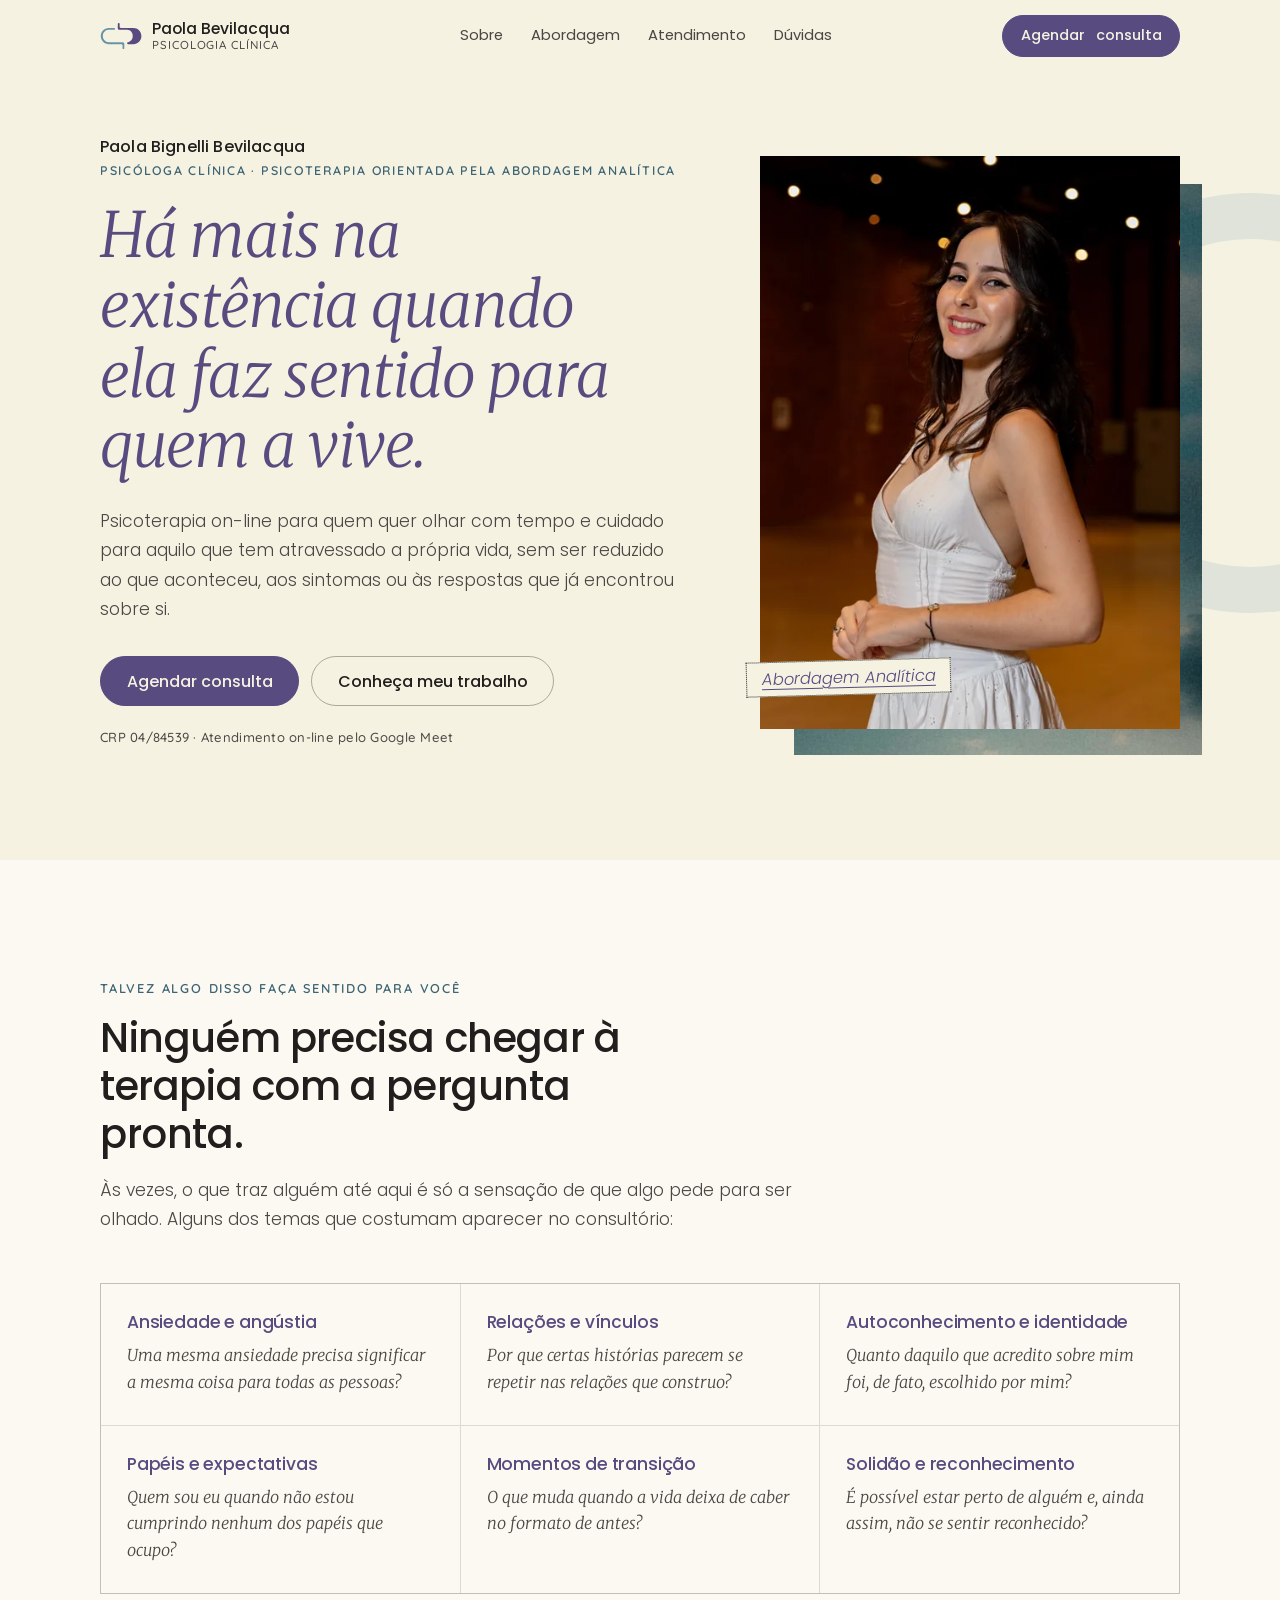
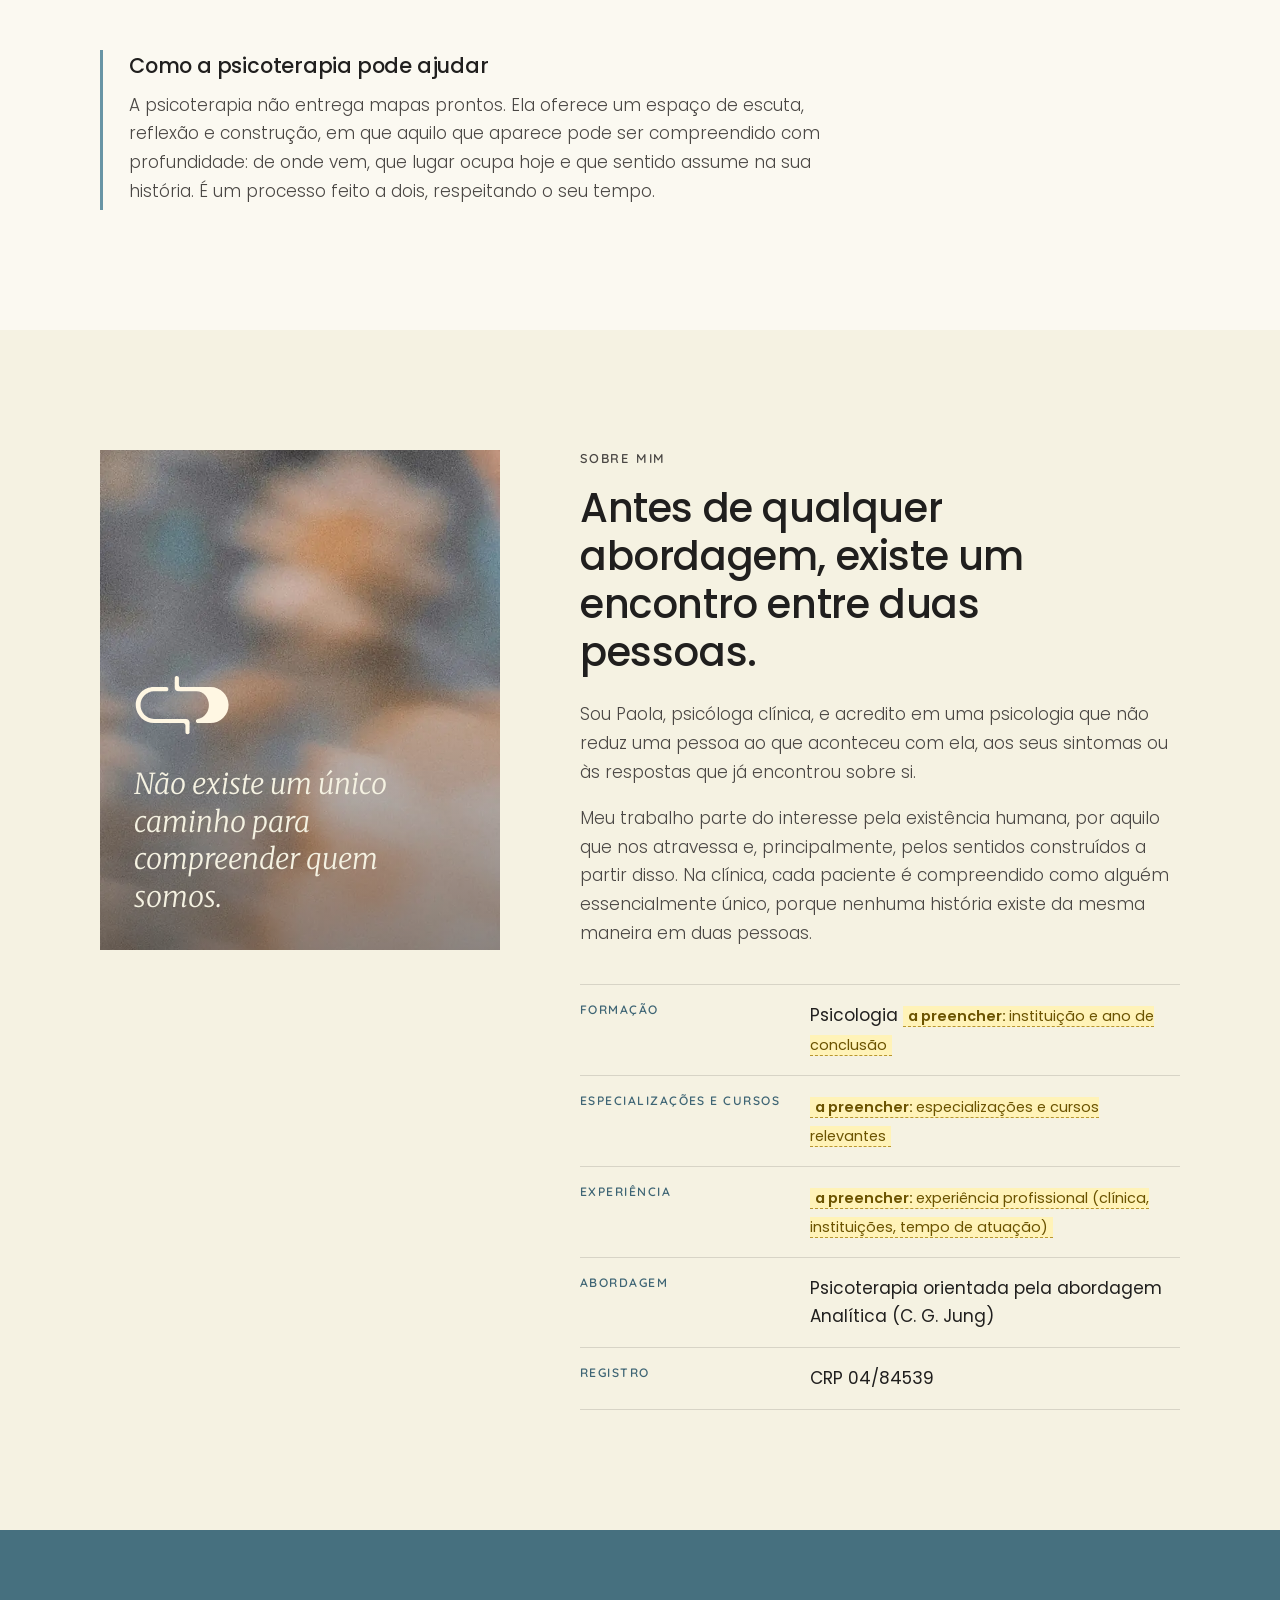
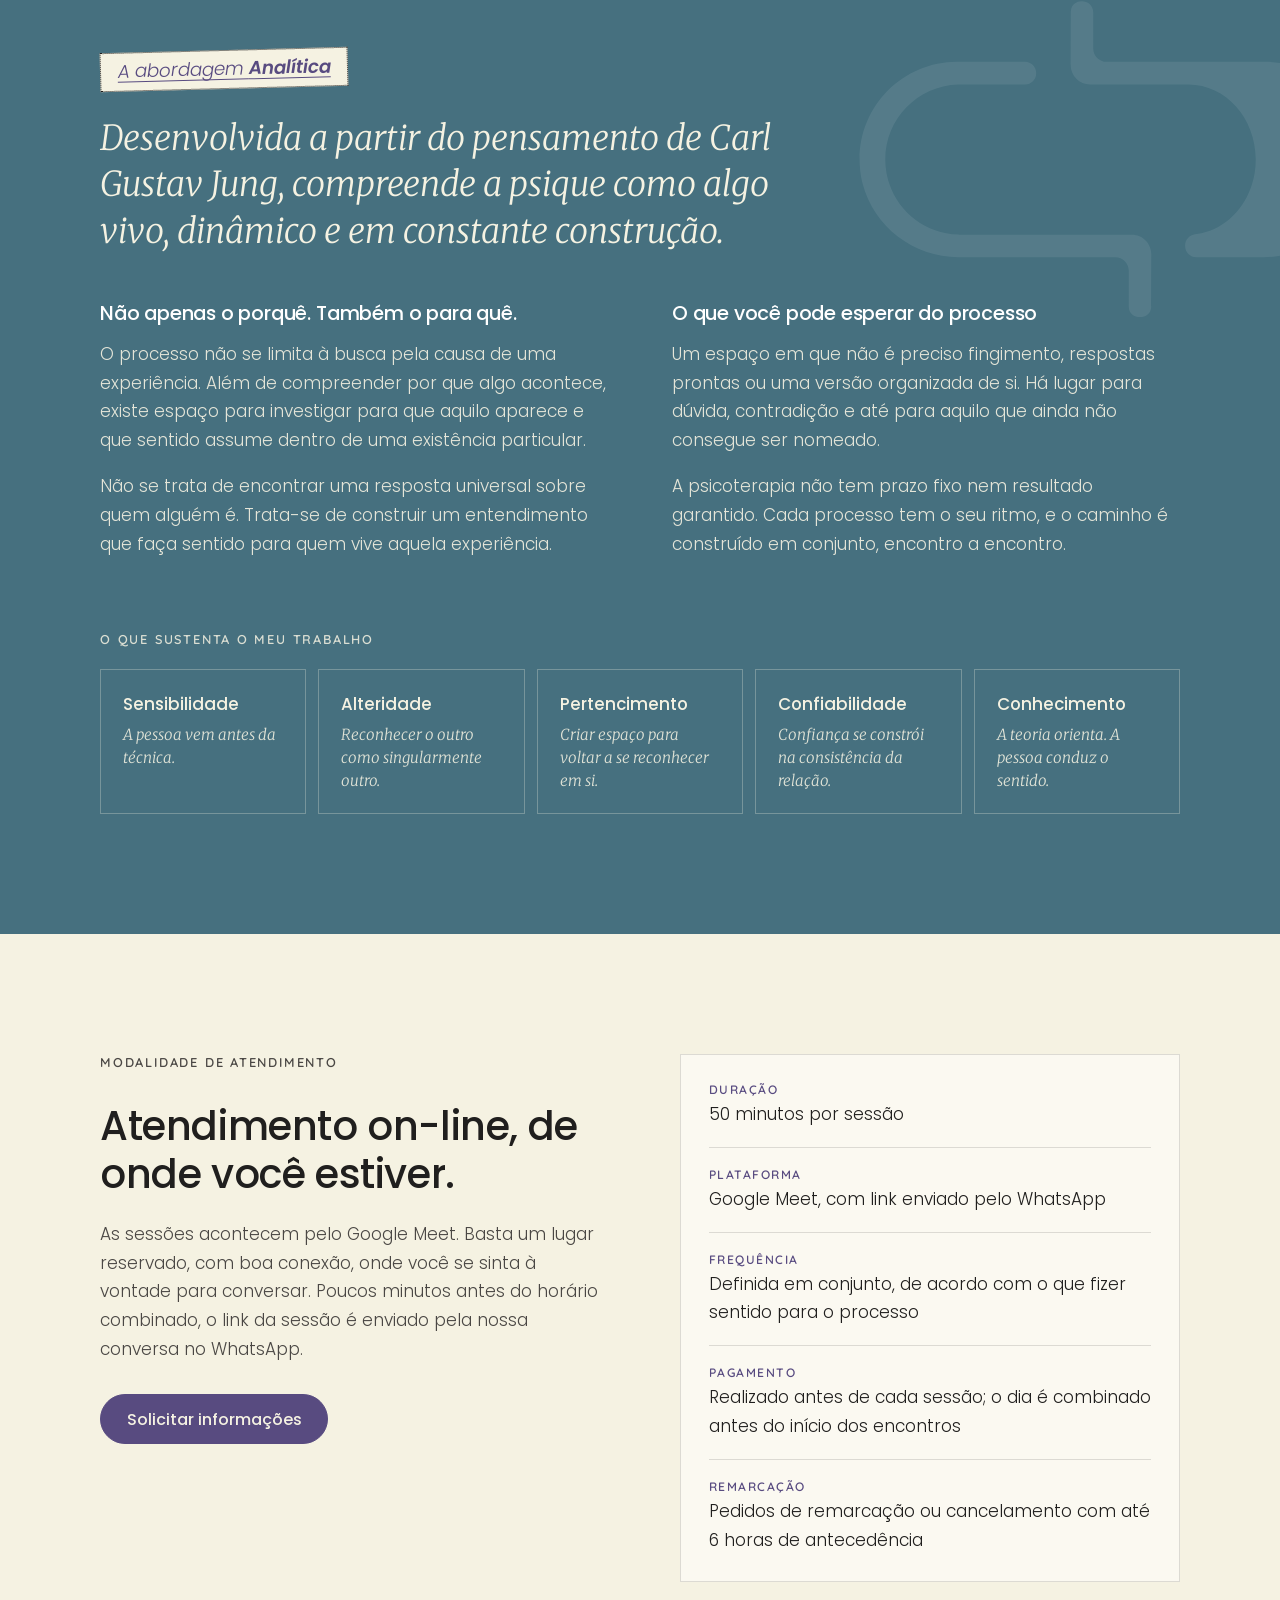
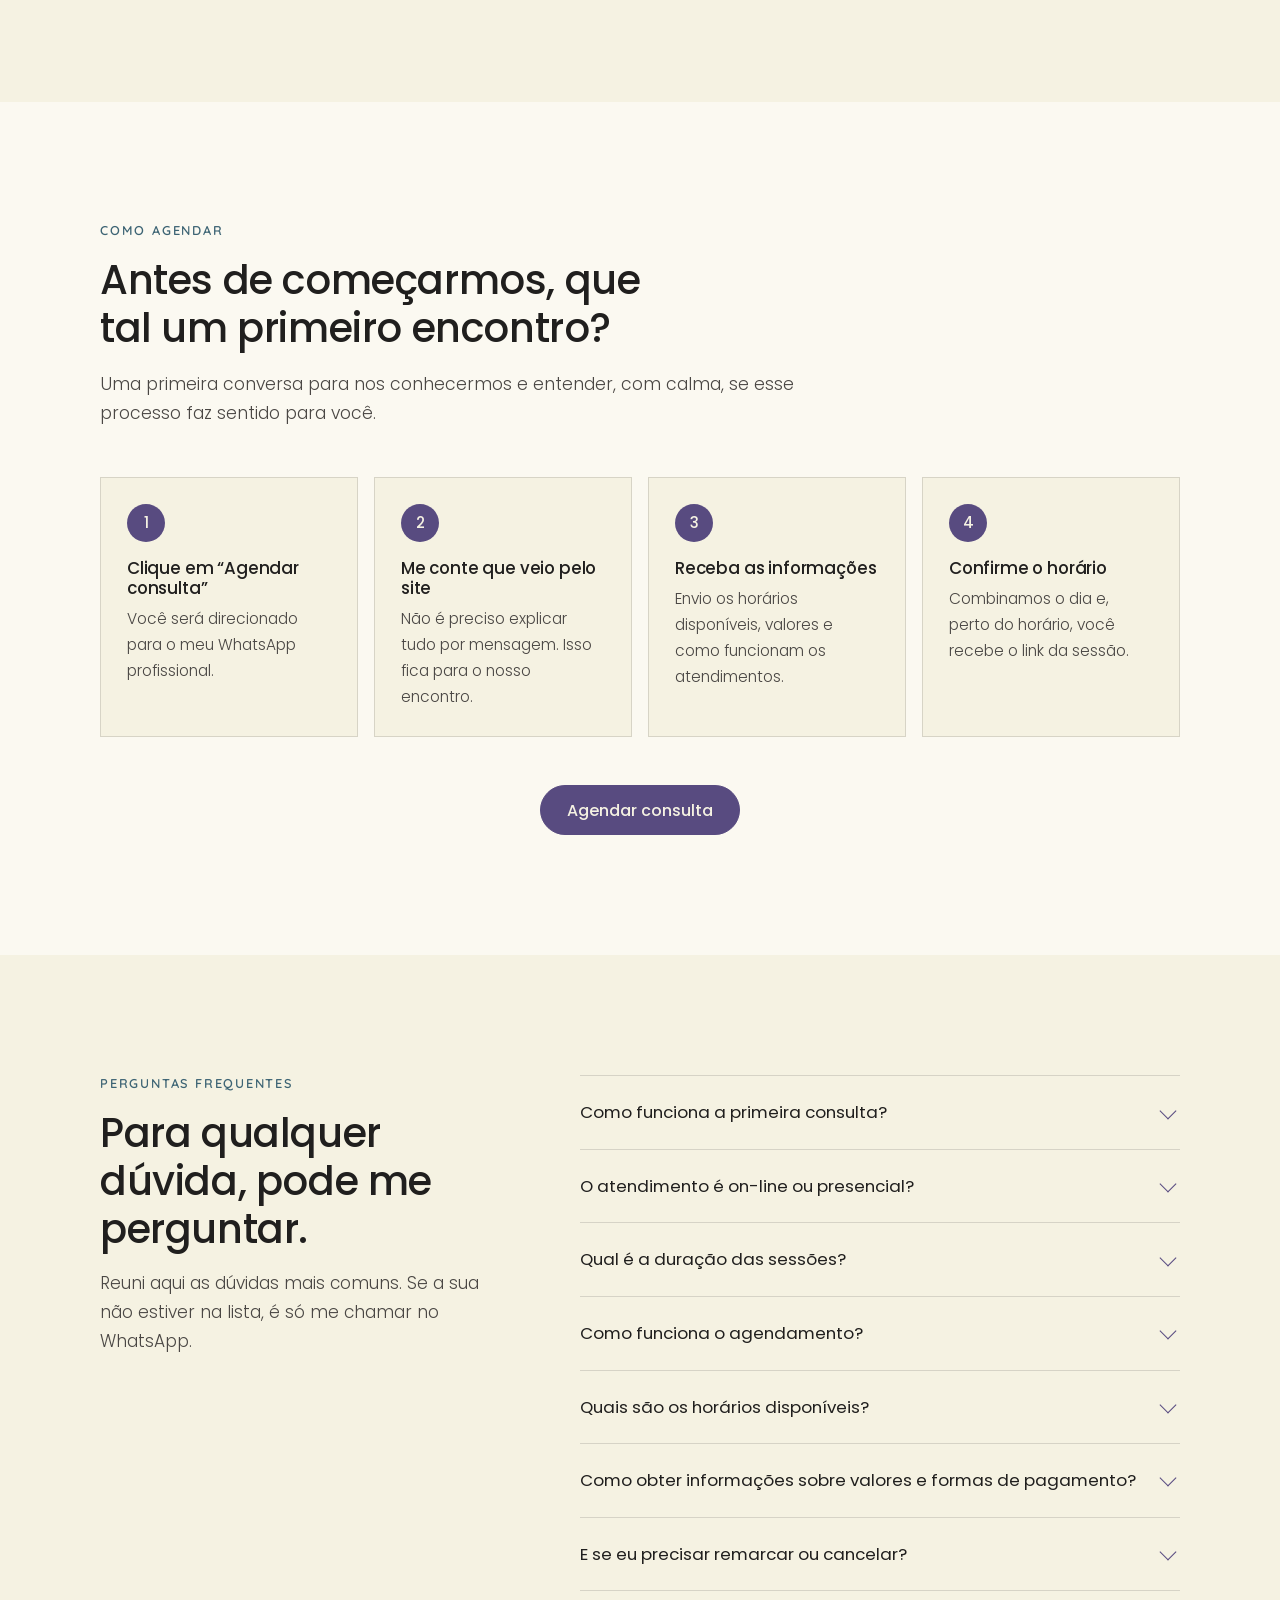
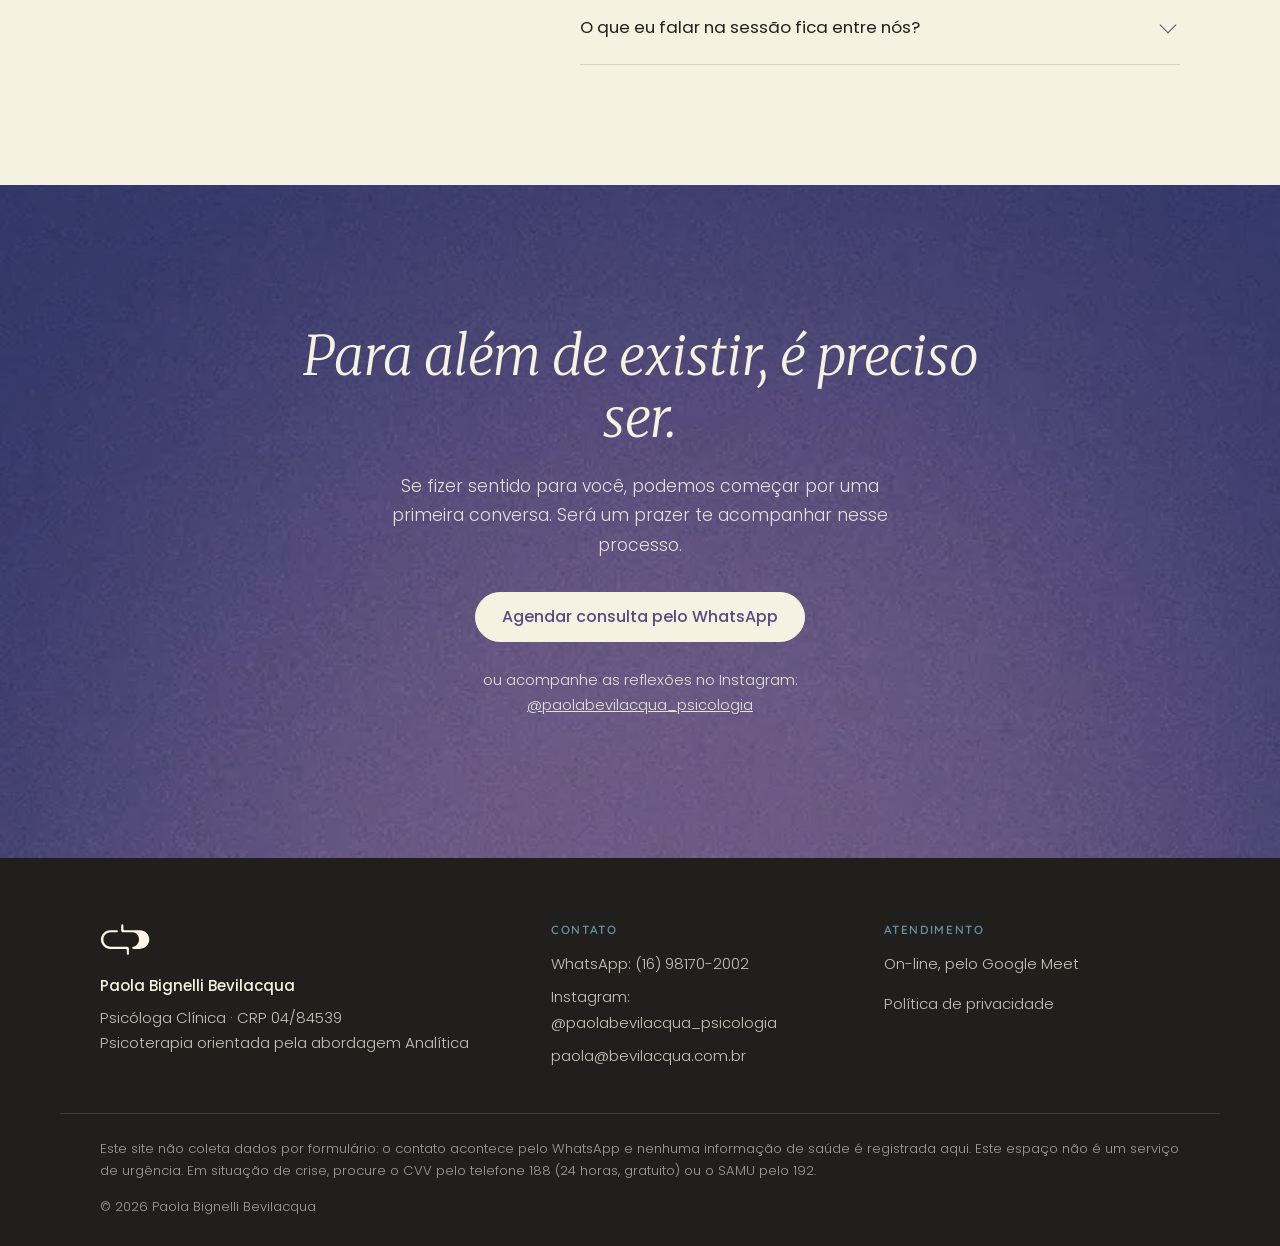
==== index.html @ dfe3b1fd "fix: "Psicoterapia orientada pela abordagem Analitica" A pedido da Paola: a especializacao em Psicol" ====
<!doctype html>
<html lang="pt-BR">
<head>
  <meta charset="utf-8">
  <meta name="viewport" content="width=device-width, initial-scale=1">
  <title>Paola Bevilacqua | Psicóloga Clínica · Psicoterapia on-line orientada pela abordagem Analítica</title>
  <meta name="description" content="Psicoterapia on-line orientada pela abordagem Analítica, com Paola Bignelli Bevilacqua, psicóloga clínica (CRP 04/84539). Sessões de 50 minutos pelo Google Meet. Agende pelo WhatsApp.">
  <link rel="canonical" href="https://www.SEU-DOMINIO.com.br/">
  <meta name="theme-color" content="#584B80">
  <link rel="icon" href="assets/favicon.svg" type="image/svg+xml">

  <meta property="og:type" content="website">
  <meta property="og:locale" content="pt_BR">
  <meta property="og:title" content="Paola Bevilacqua | Psicóloga Clínica">
  <meta property="og:description" content="Há mais na existência quando ela faz sentido para quem a vive. Psicoterapia on-line orientada pela abordagem Analítica.">
  <meta property="og:image" content="assets/og.jpg">

  <link rel="preconnect" href="https://fonts.googleapis.com">
  <link rel="preconnect" href="https://fonts.gstatic.com" crossorigin>
  <link href="https://fonts.googleapis.com/css2?family=Merriweather:ital,wght@1,300;1,400&family=Poppins:wght@300;400;500;600&family=Quicksand:wght@500;600&display=swap" rel="stylesheet">
  <link rel="preload" as="image" href="assets/paola.webp">
  <link rel="stylesheet" href="styles.css">

  <!--
    Google Tag Manager: só ative depois de definir a política de cookies/consentimento.
    Troque GTM-XXXXXXX pelo ID real e descomente.
  <script>(function(w,d,s,l,i){w[l]=w[l]||[];w[l].push({'gtm.start':new Date().getTime(),event:'gtm.js'});var f=d.getElementsByTagName(s)[0],j=d.createElement(s),dl=l!='dataLayer'?'&l='+l:'';j.async=true;j.src='https://www.googletagmanager.com/gtm.js?id='+i+dl;f.parentNode.insertBefore(j,f);})(window,document,'script','dataLayer','GTM-XXXXXXX');</script>
  -->

  <script type="application/ld+json">
  {
    "@context": "https://schema.org",
    "@type": "Person",
    "name": "Paola Bignelli Bevilacqua",
    "jobTitle": "Psicóloga Clínica",
    "description": "Psicoterapia orientada pela abordagem Analítica. Atendimento on-line.",
    "identifier": "CRP 04/84539",
    "email": "mailto:paola@bevilacqua.com.br",
    "telephone": "+55-16-98170-2002",
    "knowsAbout": ["Psicoterapia", "Abordagem Analítica", "Carl Gustav Jung"],
    "sameAs": ["https://www.instagram.com/paolabevilacqua_psicologia/"]
  }
  </script>
</head>
<body>
  <a class="skip" href="#conteudo">Pular para o conteúdo</a>

  <header class="topo" id="topo">
    <div class="wrap topo__in">
      <a class="marca" href="#topo" aria-label="Paola Bevilacqua, início">
        <img src="assets/simbolo.svg" alt="" width="46" height="30">
        <span class="marca__txt">
          <strong>Paola Bevilacqua</strong>
          <small>Psicologia Clínica</small>
        </span>
      </a>
      <nav class="menu" aria-label="Seções">
        <a href="#sobre">Sobre</a>
        <a href="#abordagem">Abordagem</a>
        <a href="#atendimento">Atendimento</a>
        <a href="#duvidas">Dúvidas</a>
      </nav>
      <a class="btn btn--sm" href="#" data-agendar="topo">Agendar<span class="so-largo">&nbsp;consulta</span></a>
    </div>
  </header>

  <main id="conteudo">

    <!-- 1. HERO -->
    <section class="hero">
      <div class="wrap hero__grid">
        <div class="hero__txt">
          <h1 class="hero__nome">
            Paola Bignelli Bevilacqua
            <span>Psicóloga clínica · Psicoterapia orientada pela abordagem Analítica</span>
          </h1>
          <p class="hero__frase">Há mais na existência quando ela faz sentido para quem a vive.</p>
          <p class="hero__lead">Psicoterapia on-line para quem quer olhar com tempo e cuidado para aquilo que tem atravessado a própria vida, sem ser reduzido ao que aconteceu, aos sintomas ou às respostas que já encontrou sobre si.</p>
          <div class="hero__acoes">
            <a class="btn" href="#" data-agendar="hero">Agendar consulta</a>
            <a class="btn btn--ghost" href="#sobre">Conheça meu trabalho</a>
          </div>
          <p class="hero__crp">CRP 04/84539 · Atendimento on-line pelo Google Meet</p>
        </div>
        <figure class="hero__foto">
          <div class="hero__ceu" aria-hidden="true"></div>
          <img src="assets/paola.webp" width="497" height="677" alt="Paola Bevilacqua, psicóloga clínica, sorrindo">
          <figcaption class="etiqueta etiqueta--foto">Abordagem Analítica</figcaption>
        </figure>
      </div>
    </section>

    <!-- 2. IDENTIFICAÇÃO -->
    <section class="sec sec--claro" id="identificacao" aria-labelledby="t-ident">
      <div class="wrap">
        <header class="sec__cab">
          <p class="sobrelinha">Talvez algo disso faça sentido para você</p>
          <h2 id="t-ident">Ninguém precisa chegar à terapia com a pergunta pronta.</h2>
          <p class="sec__intro">Às vezes, o que traz alguém até aqui é só a sensação de que algo pede para ser olhado. Alguns dos temas que costumam aparecer no consultório:</p>
        </header>

        <ul class="demandas">
          <li class="demanda revela">
            <h3>Ansiedade e angústia</h3>
            <p>Uma mesma ansiedade precisa significar a mesma coisa para todas as pessoas?</p>
          </li>
          <li class="demanda revela">
            <h3>Relações e vínculos</h3>
            <p>Por que certas histórias parecem se repetir nas relações que construo?</p>
          </li>
          <li class="demanda revela">
            <h3>Autoconhecimento e identidade</h3>
            <p>Quanto daquilo que acredito sobre mim foi, de fato, escolhido por mim?</p>
          </li>
          <li class="demanda revela">
            <h3>Papéis e expectativas</h3>
            <p>Quem sou eu quando não estou cumprindo nenhum dos papéis que ocupo?</p>
          </li>
          <li class="demanda revela">
            <h3>Momentos de transição</h3>
            <p>O que muda quando a vida deixa de caber no formato de antes?</p>
          </li>
          <li class="demanda revela">
            <h3>Solidão e reconhecimento</h3>
            <p>É possível estar perto de alguém e, ainda assim, não se sentir reconhecido?</p>
          </li>
        </ul>

        <div class="ajuda revela">
          <h3>Como a psicoterapia pode ajudar</h3>
          <p>A psicoterapia não entrega mapas prontos. Ela oferece um espaço de escuta, reflexão e construção, em que aquilo que aparece pode ser compreendido com profundidade: de onde vem, que lugar ocupa hoje e que sentido assume na sua história. É um processo feito a dois, respeitando o seu tempo.</p>
        </div>
      </div>
    </section>

    <!-- 3. SOBRE -->
    <section class="sec" id="sobre" aria-labelledby="t-sobre">
      <div class="wrap sobre">
        <figure class="sobre__visual revela">
          <!-- FOTO COMPLEMENTAR: troque este bloco por <img src="assets/paola-2.webp" ...> quando houver a segunda foto -->
          <div class="sobre__quadro">
            <img src="assets/simbolo.svg" alt="" width="120" height="78">
            <blockquote>Não existe um único caminho para compreender quem somos.</blockquote>
          </div>
        </figure>

        <div class="sobre__txt">
          <p class="sobrelinha">Sobre mim</p>
          <h2 id="t-sobre">Antes de qualquer abordagem, existe um encontro entre duas pessoas.</h2>
          <p>Sou Paola, psicóloga clínica, e acredito em uma psicologia que não reduz uma pessoa ao que aconteceu com ela, aos seus sintomas ou às respostas que já encontrou sobre si.</p>
          <p>Meu trabalho parte do interesse pela existência humana, por aquilo que nos atravessa e, principalmente, pelos sentidos construídos a partir disso. Na clínica, cada paciente é compreendido como alguém essencialmente único, porque nenhuma história existe da mesma maneira em duas pessoas.</p>

          <dl class="credenciais">
            <div>
              <dt>Formação</dt>
              <dd>Psicologia <span class="pendente">instituição e ano de conclusão</span></dd>
            </div>
            <div>
              <dt>Especializações e cursos</dt>
              <dd><span class="pendente">especializações e cursos relevantes</span></dd>
            </div>
            <div>
              <dt>Experiência</dt>
              <dd><span class="pendente">experiência profissional (clínica, instituições, tempo de atuação)</span></dd>
            </div>
            <div>
              <dt>Abordagem</dt>
              <dd>Psicoterapia orientada pela abordagem Analítica (C. G. Jung)</dd>
            </div>
            <div>
              <dt>Registro</dt>
              <dd>CRP 04/84539</dd>
            </div>
          </dl>
        </div>
      </div>
    </section>

    <!-- 4. ABORDAGEM -->
    <section class="sec sec--teal" id="abordagem" aria-labelledby="t-abord">
      <img class="padrao" src="assets/simbolo.svg" alt="" aria-hidden="true">
      <div class="wrap">
        <header class="sec__cab sec__cab--largo">
          <p class="etiqueta">A abordagem <strong>Analítica</strong></p>
          <h2 id="t-abord" class="serif">Desenvolvida a partir do pensamento de Carl Gustav Jung, compreende a psique como algo vivo, dinâmico e em constante construção.</h2>
        </header>

        <div class="abord__cols">
          <div class="revela">
            <h3>Não apenas o porquê. Também o para quê.</h3>
            <p>O processo não se limita à busca pela causa de uma experiência. Além de compreender por que algo acontece, existe espaço para investigar para que aquilo aparece e que sentido assume dentro de uma existência particular.</p>
            <p>Não se trata de encontrar uma resposta universal sobre quem alguém é. Trata-se de construir um entendimento que faça sentido para quem vive aquela experiência.</p>
          </div>
          <div class="revela">
            <h3>O que você pode esperar do processo</h3>
            <p>Um espaço em que não é preciso fingimento, respostas prontas ou uma versão organizada de si. Há lugar para dúvida, contradição e até para aquilo que ainda não consegue ser nomeado.</p>
            <p>A psicoterapia não tem prazo fixo nem resultado garantido. Cada processo tem o seu ritmo, e o caminho é construído em conjunto, encontro a encontro.</p>
          </div>
        </div>

        <h3 class="valores__titulo">O que sustenta o meu trabalho</h3>
        <ul class="valores">
          <li class="revela"><strong>Sensibilidade</strong><span>A pessoa vem antes da técnica.</span></li>
          <li class="revela"><strong>Alteridade</strong><span>Reconhecer o outro como singularmente outro.</span></li>
          <li class="revela"><strong>Pertencimento</strong><span>Criar espaço para voltar a se reconhecer em si.</span></li>
          <li class="revela"><strong>Confiabilidade</strong><span>Confiança se constrói na consistência da relação.</span></li>
          <li class="revela"><strong>Conhecimento</strong><span>A teoria orienta. A pessoa conduz o sentido.</span></li>
        </ul>
      </div>
    </section>

    <!-- 5. MODALIDADES -->
    <section class="sec" id="atendimento" aria-labelledby="t-mod">
      <div class="wrap modal">
        <div class="modal__txt">
          <p class="sobrelinha">Modalidade de atendimento</p>
          <h2 id="t-mod">Atendimento on-line, de onde você estiver.</h2>
          <p>As sessões acontecem pelo Google Meet. Basta um lugar reservado, com boa conexão, onde você se sinta à vontade para conversar. Poucos minutos antes do horário combinado, o link da sessão é enviado pela nossa conversa no WhatsApp.</p>
          <a class="btn" href="#" data-agendar="modalidades">Solicitar informações</a>
        </div>
        <ul class="praticas revela">
          <li><span class="praticas__k">Duração</span><span>50 minutos por sessão</span></li>
          <li><span class="praticas__k">Plataforma</span><span>Google Meet, com link enviado pelo WhatsApp</span></li>
          <li><span class="praticas__k">Frequência</span><span>Definida em conjunto, de acordo com o que fizer sentido para o processo</span></li>
          <li><span class="praticas__k">Pagamento</span><span>Realizado antes de cada sessão; o dia é combinado antes do início dos encontros</span></li>
          <li><span class="praticas__k">Remarcação</span><span>Pedidos de remarcação ou cancelamento com até 6 horas de antecedência</span></li>
        </ul>
      </div>
    </section>

    <!-- 6. AGENDAMENTO -->
    <section class="sec sec--claro" id="agendamento" aria-labelledby="t-agenda">
      <div class="wrap">
        <header class="sec__cab">
          <p class="sobrelinha">Como agendar</p>
          <h2 id="t-agenda">Antes de começarmos, que tal um primeiro encontro?</h2>
          <p class="sec__intro">Uma primeira conversa para nos conhecermos e entender, com calma, se esse processo faz sentido para você.</p>
        </header>
        <ol class="passos">
          <li class="revela"><span class="passos__n">1</span><h3>Clique em “Agendar consulta”</h3><p>Você será direcionado para o meu WhatsApp profissional.</p></li>
          <li class="revela"><span class="passos__n">2</span><h3>Me conte que veio pelo site</h3><p>Não é preciso explicar tudo por mensagem. Isso fica para o nosso encontro.</p></li>
          <li class="revela"><span class="passos__n">3</span><h3>Receba as informações</h3><p>Envio os horários disponíveis, valores e como funcionam os atendimentos.</p></li>
          <li class="revela"><span class="passos__n">4</span><h3>Confirme o horário</h3><p>Combinamos o dia e, perto do horário, você recebe o link da sessão.</p></li>
        </ol>
        <div class="centro">
          <a class="btn" href="#" data-agendar="agendamento">Agendar consulta</a>
        </div>
      </div>
    </section>

    <!-- 7. FAQ -->
    <section class="sec" id="duvidas" aria-labelledby="t-faq">
      <div class="wrap faq">
        <header class="faq__cab">
          <p class="sobrelinha">Perguntas frequentes</p>
          <h2 id="t-faq">Para qualquer dúvida, pode me perguntar.</h2>
          <p>Reuni aqui as dúvidas mais comuns. Se a sua não estiver na lista, é só me chamar no WhatsApp.</p>
        </header>
        <div class="faq__lista">
          <details>
            <summary>Como funciona a primeira consulta?</summary>
            <p>É um momento para conversarmos com calma sobre o que te trouxe até aqui, o que tem atravessado esse momento da sua vida e o que você busca na terapia. Você também conhece minha forma de trabalhar, tira suas dúvidas e sente como é estar nesse espaço comigo. Depois dessa conversa, você pode perceber com mais tranquilidade se o processo faz sentido para você.</p>
          </details>
          <details>
            <summary>O atendimento é on-line ou presencial?</summary>
            <p>Os atendimentos são on-line, pelo Google Meet. O link da sessão é enviado pelo WhatsApp poucos minutos antes do horário combinado.</p>
          </details>
          <details>
            <summary>Qual é a duração das sessões?</summary>
            <p>Cada sessão tem 50 minutos. A frequência dos encontros é definida em conjunto, de acordo com o que fizer sentido para o processo.</p>
          </details>
          <details>
            <summary>Como funciona o agendamento?</summary>
            <p>Pelo WhatsApp. Ao clicar em “Agendar consulta”, você abre uma conversa comigo; eu envio os horários disponíveis e as informações sobre o atendimento, e combinamos juntos o melhor horário.</p>
          </details>
          <details>
            <summary>Quais são os horários disponíveis?</summary>
            <p>Os horários variam conforme a agenda e são informados no primeiro contato pelo WhatsApp. Depois de definidos, horário e frequência são alinhados entre nós, durante as sessões ou pelo WhatsApp quando necessário.</p>
          </details>
          <details>
            <summary>Como obter informações sobre valores e formas de pagamento?</summary>
            <p>Valores e formas de pagamento são informados diretamente pelo WhatsApp. O pagamento é feito antes do dia de cada atendimento, com o comprovante enviado pela nossa conversa, e o dia de pagamento é combinado antes do início dos encontros.</p>
          </details>
          <details>
            <summary>E se eu precisar remarcar ou cancelar?</summary>
            <p>Os pedidos de remarcação ou cancelamento devem ser feitos com até 6 horas de antecedência, pelo WhatsApp.</p>
          </details>
          <details>
            <summary>O que eu falar na sessão fica entre nós?</summary>
            <p>Sim. Tudo o que é conversado nas sessões é protegido pelo sigilo profissional previsto no Código de Ética Profissional do Psicólogo.</p>
          </details>
        </div>
      </div>
    </section>

    <!-- 8. CTA FINAL -->
    <section class="final" aria-labelledby="t-final">
      <div class="wrap final__in">
        <h2 id="t-final" class="serif">Para além de existir, é preciso ser.</h2>
        <p>Se fizer sentido para você, podemos começar por uma primeira conversa. Será um prazer te acompanhar nesse processo.</p>
        <a class="btn btn--claro" href="#" data-agendar="cta-final">Agendar consulta pelo WhatsApp</a>
        <p class="final__alt">ou acompanhe as reflexões no Instagram: <a href="https://www.instagram.com/paolabevilacqua_psicologia/" target="_blank" rel="noopener">@paolabevilacqua_psicologia</a></p>
      </div>
    </section>
  </main>

  <!-- 9. RODAPÉ -->
  <footer class="rodape">
    <div class="wrap rodape__grid">
      <div>
        <img src="assets/simbolo.svg" alt="" width="54" height="35">
        <p class="rodape__nome">Paola Bignelli Bevilacqua</p>
        <p>Psicóloga Clínica · CRP 04/84539<br>Psicoterapia orientada pela abordagem Analítica</p>
      </div>
      <div>
        <p class="rodape__k">Contato</p>
        <ul>
          <li><a href="#" data-agendar="rodape">WhatsApp: (16) 98170-2002</a></li>
          <li><a href="https://www.instagram.com/paolabevilacqua_psicologia/" target="_blank" rel="noopener">Instagram: @paolabevilacqua_psicologia</a></li>
          <li><a href="mailto:paola@bevilacqua.com.br">paola@bevilacqua.com.br</a></li>
        </ul>
      </div>
      <div>
        <p class="rodape__k">Atendimento</p>
        <p>On-line, pelo Google Meet</p>
        <p><a href="politica-de-privacidade.html">Política de privacidade</a></p>
      </div>
    </div>
    <div class="wrap rodape__nota">
      <p>Este site não coleta dados por formulário: o contato acontece pelo WhatsApp e nenhuma informação de saúde é registrada aqui. Este espaço não é um serviço de urgência. Em situação de crise, procure o CVV pelo telefone 188 (24 horas, gratuito) ou o SAMU pelo 192.</p>
      <p>© <span data-ano>2026</span> Paola Bignelli Bevilacqua</p>
    </div>
  </footer>

  <a class="flutuante" href="#" data-agendar="flutuante" aria-label="Agendar consulta pelo WhatsApp">
    <svg viewBox="0 0 24 24" width="24" height="24" aria-hidden="true"><path fill="currentColor" d="M12 2a10 10 0 0 0-8.6 15.1L2 22l5-1.3A10 10 0 1 0 12 2Zm0 18.2a8.2 8.2 0 0 1-4.2-1.2l-.3-.2-3 .8.8-2.9-.2-.3A8.2 8.2 0 1 1 12 20.2Zm4.5-6.1c-.2-.1-1.5-.7-1.7-.8-.2-.1-.4-.1-.6.1l-.8 1c-.1.2-.3.2-.5.1a6.7 6.7 0 0 1-3.3-2.9c-.2-.4.2-.4.7-1.3.1-.2 0-.3 0-.4l-.8-1.8c-.2-.5-.4-.4-.6-.4h-.5a1 1 0 0 0-.7.3 3 3 0 0 0-.9 2.2 5.2 5.2 0 0 0 1.1 2.7 11.8 11.8 0 0 0 4.5 4c1.7.7 2.3.8 3.1.6a2.7 2.7 0 0 0 1.8-1.2 2.2 2.2 0 0 0 .2-1.2c-.1-.1-.3-.2-.5-.3Z"/></svg>
    <span>Agendar</span>
  </a>

  <script src="main.js" defer></script>
</body>
</html>
---- styles.css ----
/* Paleta e tipografia do manual de marca (Projeto de Branding, p. 45-46) */
:root {
  --creme: #F5F2E2;
  --creme-2: #FBF9F1;
  --teal: #6895A5;          /* decorativo e títulos grandes */
  --teal-fundo: #46707F;    /* fundo com texto creme (contraste AA) */
  --teal-texto: #3D6474;    /* texto em teal sobre creme */
  --roxo: #584B80;
  --roxo-escuro: #463B69;
  --tinta: #201F1E;
  --tinta-2: #4A4744;
  --linha: rgba(32, 31, 30, .14);

  --f-sans: "Poppins", system-ui, -apple-system, "Segoe UI", sans-serif;
  --f-apoio: "Quicksand", "Poppins", sans-serif;
  --f-serif: "Merriweather", Georgia, serif;

  --gutter: 20px;
  --raio: 4px;
}

*, *::before, *::after { box-sizing: border-box; }
html { scroll-behavior: smooth; scroll-padding-top: 84px; -webkit-text-size-adjust: 100%; }
body {
  margin: 0;
  background: var(--creme);
  color: var(--tinta);
  font: 300 1.0625rem/1.7 var(--f-sans);
  -webkit-font-smoothing: antialiased;
  overflow-x: hidden;
}
img { max-width: 100%; display: block; }
a { color: inherit; }
h1, h2, h3 { margin: 0; font-weight: 500; line-height: 1.2; letter-spacing: -.01em; }
p { margin: 0 0 1em; }
p:last-child { margin-bottom: 0; }

.wrap { width: 100%; max-width: 1160px; margin: 0 auto; padding: 0 var(--gutter); }
@media (min-width: 768px) { :root { --gutter: 40px; } }

.skip { position: absolute; left: -999px; top: 8px; background: var(--roxo); color: var(--creme); padding: 8px 14px; z-index: 100; }
.skip:focus { left: 8px; }
:focus-visible { outline: 2px solid var(--roxo); outline-offset: 3px; }

.serif { font-family: var(--f-serif); font-style: italic; font-weight: 300; letter-spacing: 0; }

/* ---------- Botões ---------- */
.btn {
  display: inline-flex; align-items: center; justify-content: center; gap: .5em;
  min-height: 50px; padding: .8em 1.6em;
  background: var(--roxo); color: var(--creme);
  font: 500 1rem/1.2 var(--f-sans); text-decoration: none;
  border: 1px solid var(--roxo); border-radius: 999px;
  transition: background .25s, color .25s, transform .25s;
}
.btn:hover { background: var(--roxo-escuro); transform: translateY(-1px); }
.btn--ghost { background: transparent; color: var(--tinta); border-color: rgba(32,31,30,.35); }
.btn--ghost:hover { background: var(--tinta); color: var(--creme); }
.btn--claro { background: var(--creme); color: var(--roxo); border-color: var(--creme); }
.btn--claro:hover { background: #fff; }
.btn--sm { min-height: 42px; padding: .55em 1.2em; font-size: .9rem; }

/* Etiqueta: recurso do manual (caixa creme, borda pontilhada, leve rotação) */
.etiqueta {
  display: inline-block; margin: 0;
  background: var(--creme); color: var(--roxo);
  border: 1px dotted var(--tinta);
  padding: .35em .9em;
  font: italic 300 1.15rem/1.3 var(--f-sans);
  transform: rotate(-1.5deg);
  text-decoration: underline; text-underline-offset: 4px; text-decoration-thickness: 1px;
}
.etiqueta strong { font-weight: 600; }

.sobrelinha {
  font: 600 .8rem/1.4 var(--f-apoio); letter-spacing: .14em; text-transform: uppercase;
  color: var(--teal-texto); margin-bottom: 1rem;
}

.pendente {
  background: #FFF3B8; color: #6B5300; border-bottom: 1px dashed #B8962E;
  font-size: .85em; padding: 0 .35em; font-weight: 400;
}
.pendente::before { content: "a preencher: "; font-weight: 600; }

/* ---------- Topo ---------- */
.topo {
  position: sticky; top: 0; z-index: 20;
  background: rgba(245, 242, 226, .88);
  backdrop-filter: blur(10px); -webkit-backdrop-filter: blur(10px);
  border-bottom: 1px solid transparent; transition: border-color .3s;
}
.topo.rolou { border-bottom-color: var(--linha); }
.topo__in { display: flex; align-items: center; justify-content: space-between; gap: 16px; height: 72px; }
.marca { display: flex; align-items: center; gap: 10px; text-decoration: none; }
.marca img { width: 42px; height: auto; }
.marca__txt { display: flex; flex-direction: column; line-height: 1.15; }
.marca__txt strong { font-weight: 500; font-size: .98rem; }
.marca__txt small { font: 500 .72rem/1.3 var(--f-apoio); letter-spacing: .08em; color: var(--tinta-2); text-transform: uppercase; }
.menu { display: none; gap: 28px; }
.menu a { text-decoration: none; font-size: .92rem; font-weight: 400; color: var(--tinta-2); }
.menu a:hover { color: var(--roxo); }
@media (min-width: 920px) { .menu { display: flex; } }
.marca__txt strong, .btn { white-space: nowrap; }
@media (max-width: 420px) { .topo .so-largo { display: none; } .topo .btn--sm { padding: .5em 1.1em; } }

/* ---------- Hero ---------- */
.hero { padding: 40px 0 72px; position: relative; overflow: hidden; }
.hero::before { /* meia-lua roxa do manual (p. 3 do quadro de fundo) */
  content: ""; position: absolute; right: -180px; top: 120px;
  width: 420px; height: 420px; border-radius: 50%;
  border: 46px solid var(--teal); opacity: .16;
}
.hero__grid { display: grid; gap: 48px; align-items: center; position: relative; }
.hero__nome { font: 500 1rem/1.3 var(--f-sans); letter-spacing: .01em; margin-bottom: 22px; }
.hero__nome span { display: block; font: 600 .78rem/1.4 var(--f-apoio); letter-spacing: .14em; text-transform: uppercase; color: var(--teal-texto); margin-top: 4px; }
.hero__frase {
  font: italic 300 clamp(2.15rem, 6.4vw, 3.9rem)/1.12 var(--f-serif);
  color: var(--roxo); margin-bottom: 26px; max-width: 14ch;
}
.hero__lead { font-size: 1.08rem; color: var(--tinta-2); max-width: 36rem; margin-bottom: 32px; }
.hero__acoes { display: flex; flex-wrap: wrap; gap: 12px; margin-bottom: 22px; }
.hero__crp { font: 500 .82rem/1.5 var(--f-apoio); color: var(--tinta-2); letter-spacing: .02em; }

.hero__foto { margin: 0; position: relative; justify-self: center; width: min(100%, 420px); }
.hero__ceu {
  position: absolute; inset: 28px -22px -26px 34px;
  background: url("assets/ceu.webp") center/cover;
}
.hero__foto img { position: relative; width: 100%; height: auto; aspect-ratio: 497 / 677; object-fit: cover; }
.etiqueta--foto { position: absolute; left: -14px; bottom: 34px; font-size: 1.02rem; }

@media (max-width: 380px) { .hero__acoes .btn { width: 100%; } }
@media (max-width: 899px) {
  /* no celular a foto abre a página, num recorte horizontal no rosto */
  .hero { padding-top: 24px; }
  .hero::before { display: none; }
  .hero__grid { gap: 40px; }
  .hero__foto { order: -1; width: calc(100% - 22px); justify-self: start; }
  .hero__ceu { inset: 18px -22px -18px 22px; }
  .hero__foto img { aspect-ratio: 5 / 4; object-position: 50% 18%; }
  .etiqueta--foto { left: -6px; bottom: 18px; }
}
@media (min-width: 900px) {
  .hero { padding: 64px 0 112px; }
  .hero__grid { grid-template-columns: 1.15fr .85fr; gap: 72px; }
  .hero__foto { justify-self: end; }
}

/* ---------- Seções ---------- */
.sec { padding: 80px 0; position: relative; }
.sec--claro { background: var(--creme-2); }
.sec h2 { font-size: clamp(1.7rem, 3.8vw, 2.5rem); max-width: 22ch; }
.sec__cab { margin-bottom: 48px; max-width: 46rem; }
.sec__cab h2 { margin-bottom: 18px; }
.sec__intro { color: var(--tinta-2); font-size: 1.08rem; }
@media (min-width: 900px) { .sec { padding: 120px 0; } }

/* Identificação */
.demandas { list-style: none; margin: 0 0 56px; padding: 0; display: grid; gap: 1px; background: var(--linha); border: 1px solid var(--linha); }
.demanda { background: var(--creme-2); padding: 28px 26px 30px; }
.demanda h3 { font-size: 1.08rem; font-weight: 500; margin-bottom: 10px; color: var(--roxo); }
.demanda p { font: italic 300 1.02rem/1.6 var(--f-serif); color: var(--tinta-2); }
@media (min-width: 640px) { .demandas { grid-template-columns: repeat(2, 1fr); } }
@media (min-width: 980px) { .demandas { grid-template-columns: repeat(3, 1fr); } }

.ajuda { border-left: 3px solid var(--teal); padding: 4px 0 4px 26px; max-width: 46rem; }
.ajuda h3 { font-size: 1.3rem; margin-bottom: 12px; }
.ajuda p { color: var(--tinta-2); }

/* Sobre */
.sobre { display: grid; gap: 48px; align-items: start; }
.sobre__visual { margin: 0; }
.sobre__quadro {
  position: relative; aspect-ratio: 4 / 5; max-width: 440px;
  background: url("assets/textura-flor.webp") center/cover;
  display: flex; flex-direction: column; justify-content: flex-end; gap: 22px;
  padding: 34px;
}
.sobre__quadro::after { content: ""; position: absolute; inset: 0; background: linear-gradient(180deg, rgba(32,31,30,0) 35%, rgba(32,31,30,.42)); }
.sobre__quadro > * { position: relative; z-index: 1; }
.sobre__quadro img { width: 96px; filter: brightness(0) invert(95%) sepia(10%) saturate(300%); }
.sobre__quadro blockquote { margin: 0; color: var(--creme); font: italic 300 clamp(1.4rem, 2.6vw, 1.8rem)/1.3 var(--f-serif); max-width: 16ch; }
@media (max-width: 899px) { .sobre__quadro { aspect-ratio: 16 / 11; max-width: none; padding: 26px; } .sobre__quadro img { width: 72px; } }
.sobre__txt h2 { margin-bottom: 24px; }
.sobre__txt > p { color: var(--tinta-2); max-width: 38rem; }

.credenciais { margin: 36px 0 0; border-top: 1px solid var(--linha); }
.credenciais > div { display: grid; gap: 4px; padding: 16px 0; border-bottom: 1px solid var(--linha); }
.credenciais dt { font: 600 .76rem/1.4 var(--f-apoio); letter-spacing: .12em; text-transform: uppercase; color: var(--teal-texto); }
.credenciais dd { margin: 0; font-weight: 400; }
@media (min-width: 640px) { .credenciais > div { grid-template-columns: 210px 1fr; gap: 20px; } }
@media (min-width: 900px) { .sobre { grid-template-columns: .8fr 1.2fr; gap: 80px; } .sobre__visual { position: sticky; top: 110px; } }

/* Abordagem */
.sec--teal { background: var(--teal-fundo); color: var(--creme); overflow: hidden; }
.sec--teal h3 { color: #fff; }
.padrao { position: absolute; right: -90px; top: 60px; width: 520px; opacity: .08; filter: brightness(0) invert(1); pointer-events: none; }
.sec__cab--largo { max-width: 52rem; }
.sec__cab--largo .etiqueta { margin-bottom: 26px; }
.sec--teal h2.serif { font-size: clamp(1.45rem, 3.2vw, 2.15rem); line-height: 1.35; max-width: 34ch; }
.abord__cols { display: grid; gap: 40px; margin-bottom: 72px; }
.abord__cols h3 { font-size: 1.22rem; margin-bottom: 14px; }
.abord__cols p { color: rgba(245, 242, 226, .9); }
@media (min-width: 860px) { .abord__cols { grid-template-columns: 1fr 1fr; gap: 64px; } }

.valores__titulo { font: 600 .8rem/1.4 var(--f-apoio) !important; letter-spacing: .14em; text-transform: uppercase; color: var(--creme) !important; opacity: .85; margin-bottom: 20px; }
.valores { list-style: none; margin: 0; padding: 0; display: grid; gap: 12px; }
.valores li { border: 1px solid rgba(245, 242, 226, .28); padding: 20px 22px; display: flex; flex-direction: column; gap: 6px; }
.valores strong { font-weight: 500; font-size: 1.05rem; }
.valores span { font: italic 300 .95rem/1.5 var(--f-serif); color: rgba(245, 242, 226, .88); }
@media (min-width: 640px) { .valores { grid-template-columns: repeat(2, 1fr); } }
@media (min-width: 1000px) { .valores { grid-template-columns: repeat(5, 1fr); } }

/* Modalidades */
.modal { display: grid; gap: 48px; align-items: start; }
.modal__txt h2 { margin-bottom: 22px; }
.modal__txt p { color: var(--tinta-2); margin-bottom: 30px; max-width: 34rem; }
.praticas { list-style: none; margin: 0; padding: 8px 28px; background: var(--creme-2); border: 1px solid var(--linha); }
.praticas li { display: grid; gap: 2px; padding: 18px 0; border-bottom: 1px solid var(--linha); }
.praticas li:last-child { border-bottom: 0; }
.praticas__k { font: 600 .76rem/1.4 var(--f-apoio); letter-spacing: .12em; text-transform: uppercase; color: var(--roxo); }
@media (min-width: 900px) { .modal { grid-template-columns: 1fr 1fr; gap: 80px; } }

/* Agendamento */
.passos { list-style: none; margin: 0 0 48px; padding: 0; display: grid; gap: 16px; counter-reset: p; }
.passos li { background: var(--creme); border: 1px solid var(--linha); padding: 26px; position: relative; }
.passos__n {
  display: inline-grid; place-items: center; width: 38px; height: 38px; margin-bottom: 16px;
  border-radius: 50%; background: var(--roxo); color: var(--creme); font: 500 .95rem/1 var(--f-sans);
}
.passos h3 { font-size: 1.05rem; margin-bottom: 8px; }
.passos p { color: var(--tinta-2); font-size: .96rem; }
@media (min-width: 640px) { .passos { grid-template-columns: repeat(2, 1fr); } }
@media (min-width: 1000px) { .passos { grid-template-columns: repeat(4, 1fr); } }
.centro { text-align: center; }

/* FAQ */
.faq { display: grid; gap: 40px; }
.faq__cab h2 { margin-bottom: 16px; }
.faq__cab p:not(.sobrelinha) { color: var(--tinta-2); }
.faq__lista { border-top: 1px solid var(--linha); }
.faq details { border-bottom: 1px solid var(--linha); }
.faq summary {
  list-style: none; cursor: pointer; padding: 22px 44px 22px 0; position: relative;
  font-weight: 400; font-size: 1.05rem;
}
.faq summary::-webkit-details-marker { display: none; }
.faq summary::after {
  content: ""; position: absolute; right: 6px; top: 50%; width: 12px; height: 12px; margin-top: -8px;
  border-right: 1.5px solid var(--roxo); border-bottom: 1.5px solid var(--roxo);
  transform: rotate(45deg); transition: transform .25s;
}
.faq details[open] summary::after { transform: rotate(-135deg); margin-top: -2px; }
.faq summary:hover { color: var(--roxo); }
.faq details p { color: var(--tinta-2); padding: 0 0 24px; max-width: 44rem; }
@media (min-width: 900px) { .faq { grid-template-columns: .8fr 1.2fr; gap: 80px; } }

/* CTA final */
.final {
  background: var(--roxo) url("assets/textura-teal.webp") center/cover;
  background-blend-mode: soft-light;
  color: var(--creme); text-align: center; padding: 96px 0;
}
.final__in { max-width: 760px; }
.final h2 { font-size: clamp(2rem, 5.4vw, 3.4rem); line-height: 1.15; margin-bottom: 22px; }
.final p { color: rgba(245, 242, 226, .9); font-size: 1.08rem; margin: 0 auto 32px; max-width: 34rem; }
.final .final__alt { font-size: .92rem; margin: 26px auto 0; }
@media (min-width: 900px) { .final { padding: 140px 0; } }

/* Rodapé */
.rodape { background: var(--tinta); color: rgba(245, 242, 226, .78); padding: 64px 0 28px; font-size: .94rem; }
.rodape__grid { display: grid; gap: 36px; margin-bottom: 44px; }
.rodape img { width: 50px; margin-bottom: 16px; filter: brightness(0) invert(95%) sepia(10%) saturate(300%); }
.rodape__nome { color: var(--creme); font-weight: 500; margin-bottom: 6px; }
.rodape__k { font: 600 .74rem/1.4 var(--f-apoio); letter-spacing: .14em; text-transform: uppercase; color: var(--teal); margin-bottom: 12px; }
.rodape ul { list-style: none; margin: 0; padding: 0; display: grid; gap: 8px; }
.rodape a { text-decoration: none; }
.rodape a:hover { color: var(--creme); text-decoration: underline; }
.rodape__nota { border-top: 1px solid rgba(245, 242, 226, .14); padding-top: 24px; font-size: .82rem; color: rgba(245, 242, 226, .6); }
@media (min-width: 760px) { .rodape__grid { grid-template-columns: 1.4fr 1fr 1fr; } }

/* Botão flutuante */
.flutuante {
  position: fixed; right: 18px; bottom: 18px; z-index: 30;
  display: inline-flex; align-items: center; gap: 8px;
  background: var(--roxo); color: var(--creme); text-decoration: none;
  height: 56px; padding: 0 18px; border-radius: 999px;
  font: 500 .95rem/1 var(--f-sans);
  box-shadow: 0 10px 28px rgba(32, 31, 30, .22);
  transform: translateY(120px); opacity: 0; transition: transform .35s, opacity .35s, background .25s;
}
.flutuante.ver { transform: none; opacity: 1; }
.flutuante:hover { background: var(--roxo-escuro); }
@media (max-width: 520px) { .flutuante { width: 56px; padding: 0; justify-content: center; } .flutuante span { display: none; } }

/* Animação discreta de entrada */
.revela { opacity: 1; }
.js .revela { opacity: 0; transform: translateY(14px); transition: opacity .7s ease, transform .7s ease; }
.js .revela.ok { opacity: 1; transform: none; }
@media (prefers-reduced-motion: reduce) {
  html { scroll-behavior: auto; }
  .js .revela { opacity: 1; transform: none; transition: none; }
  .btn, .flutuante { transition: none; }
}
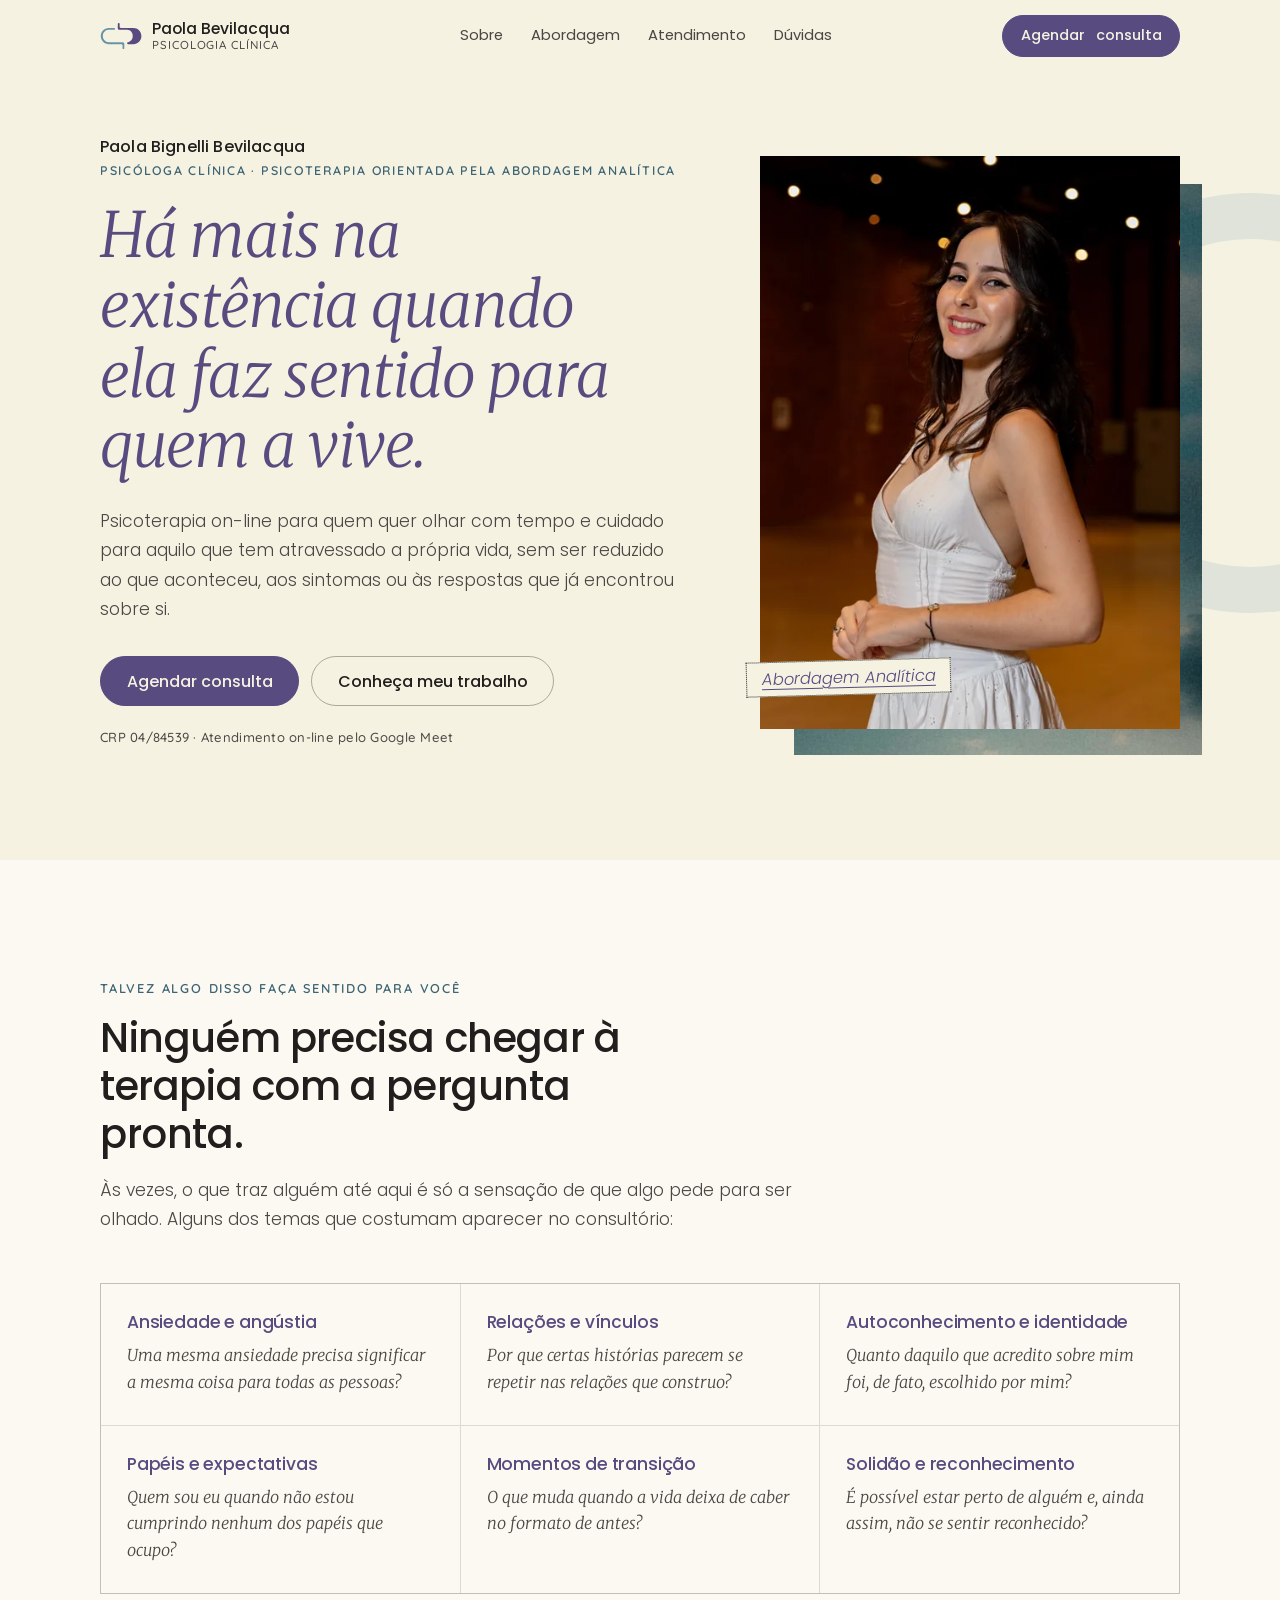
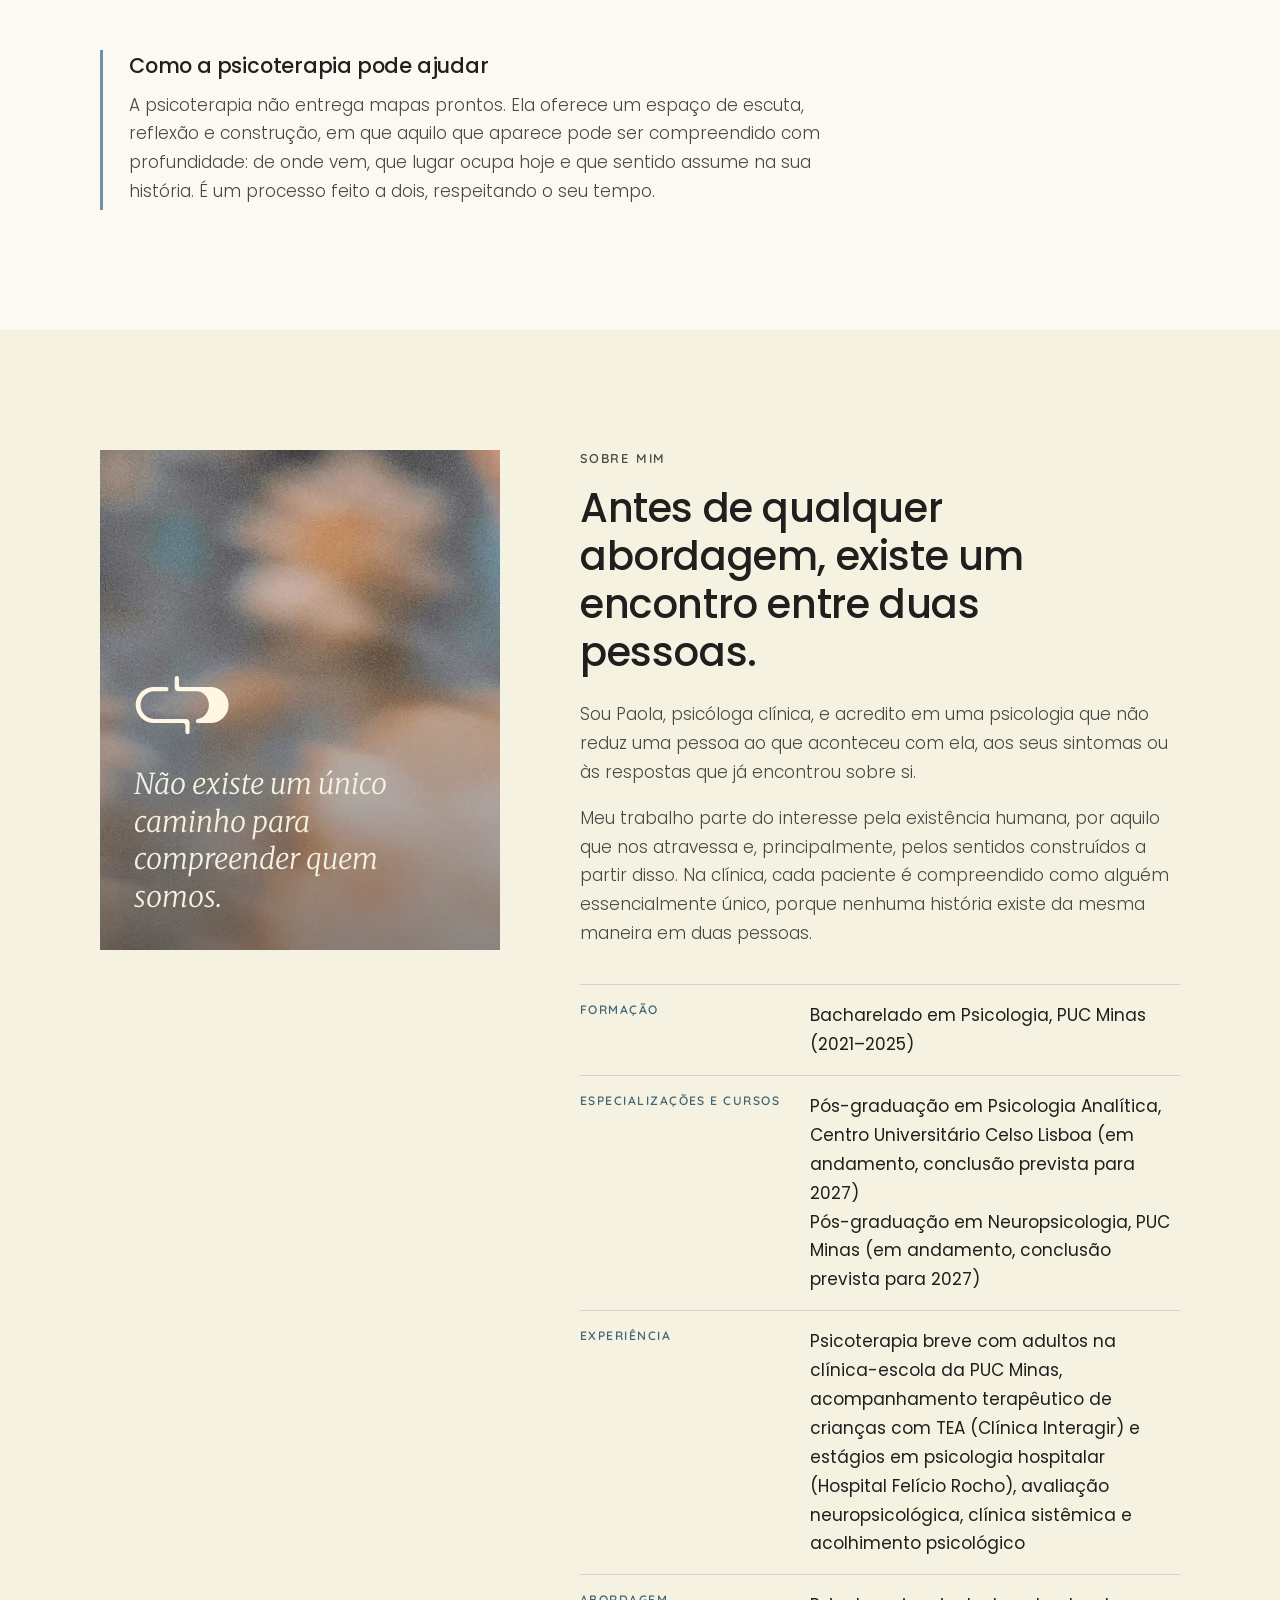
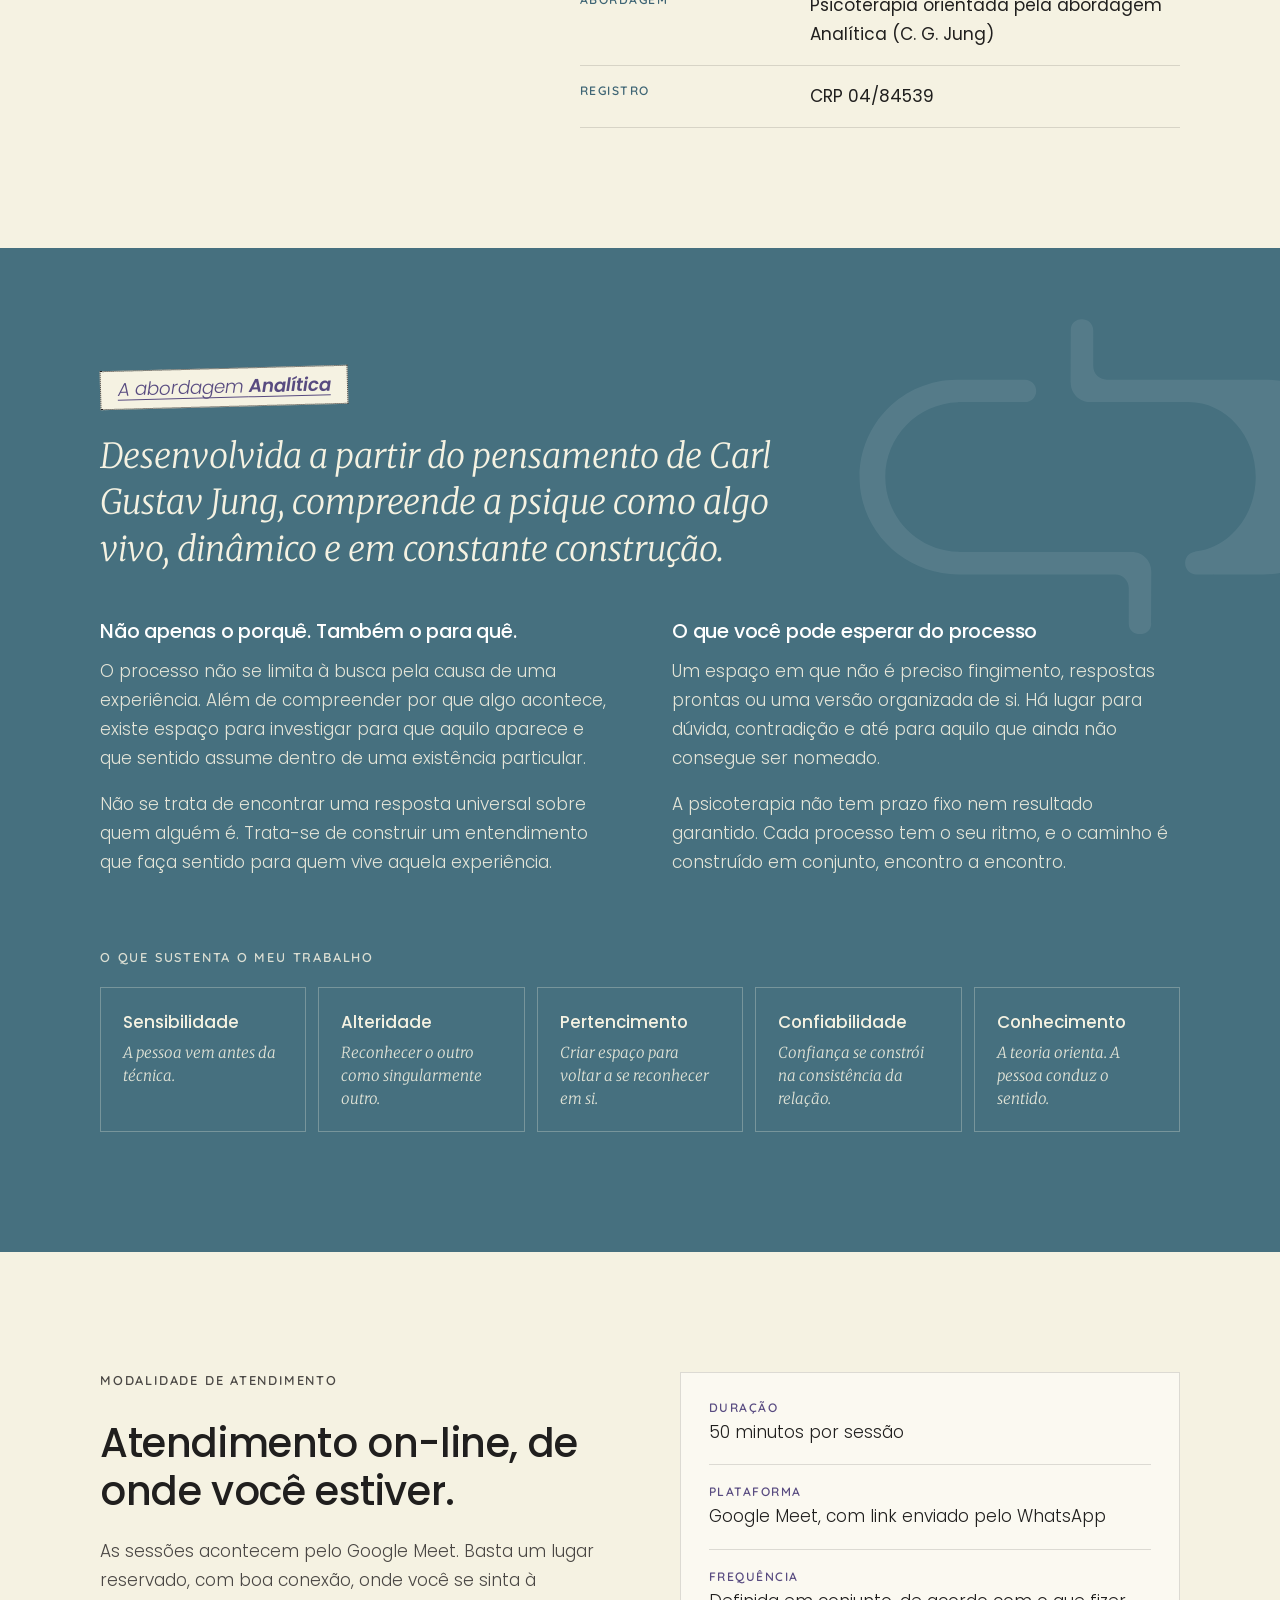
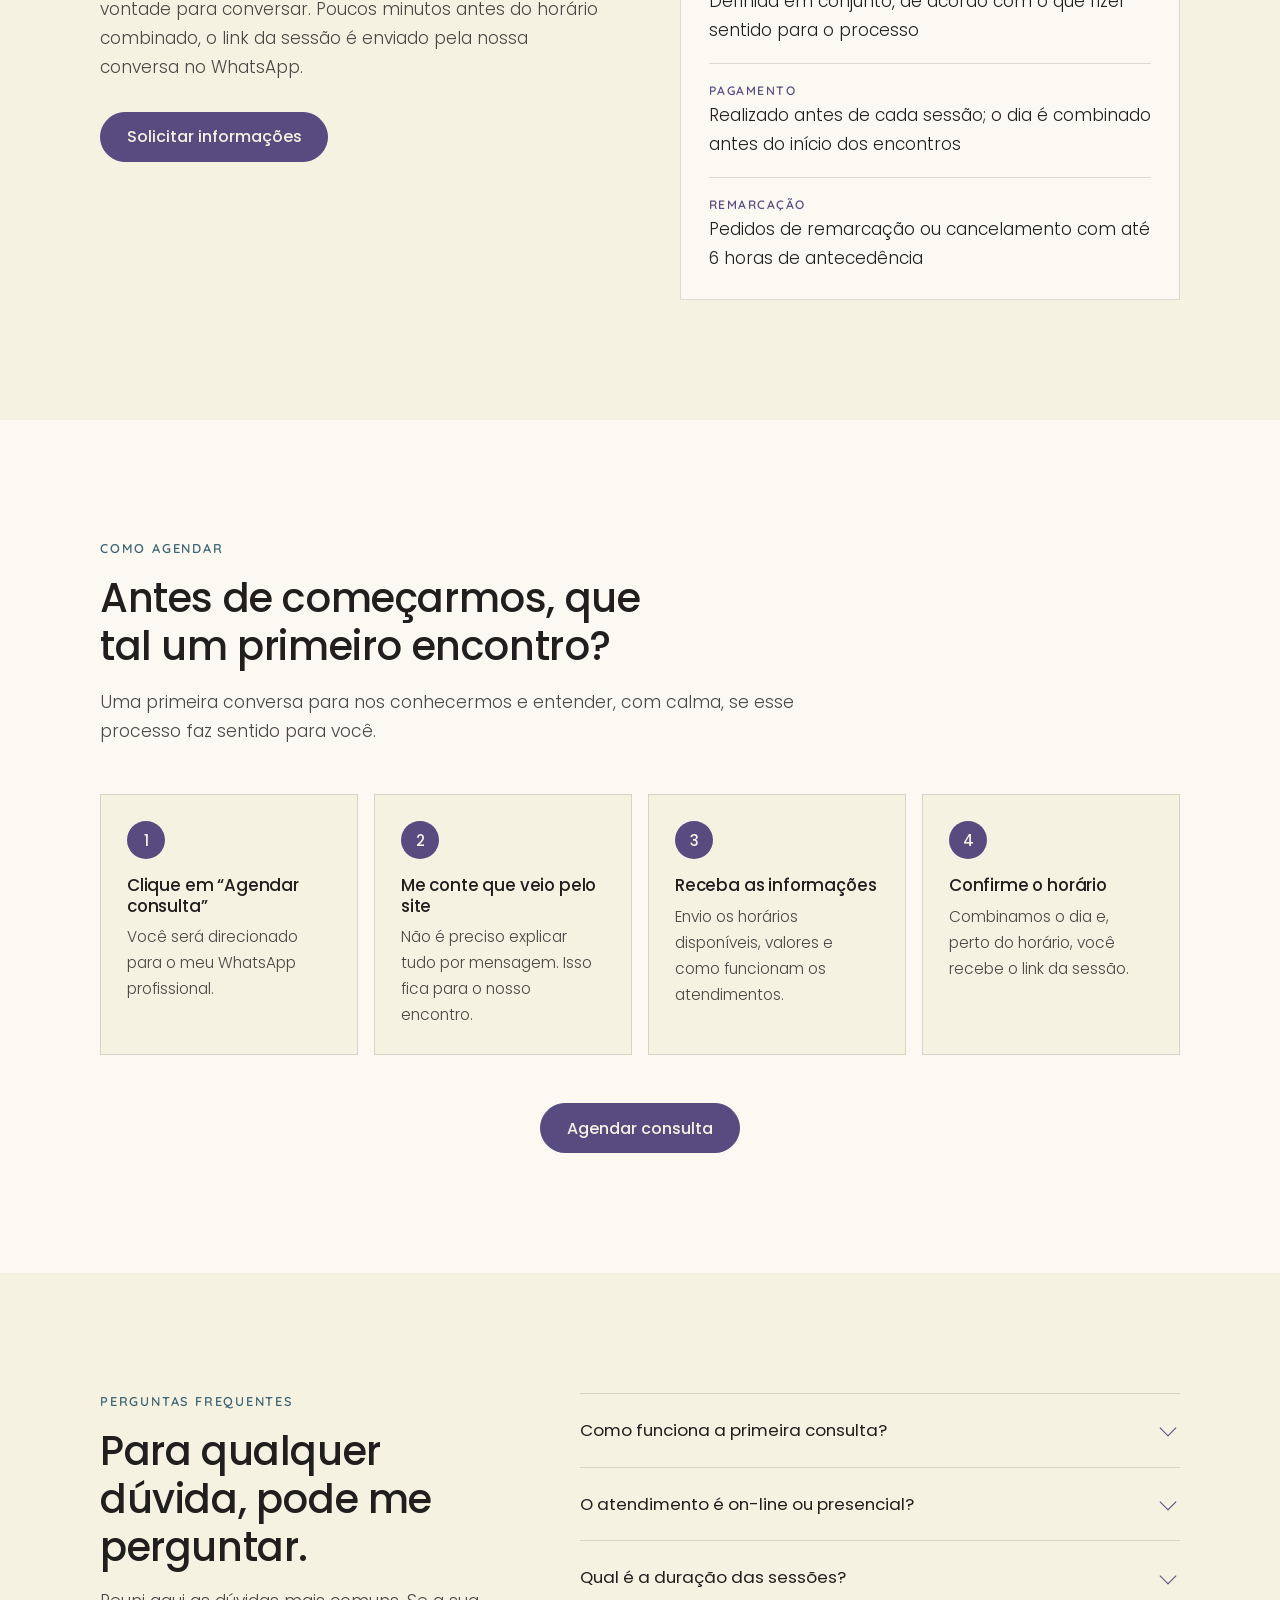
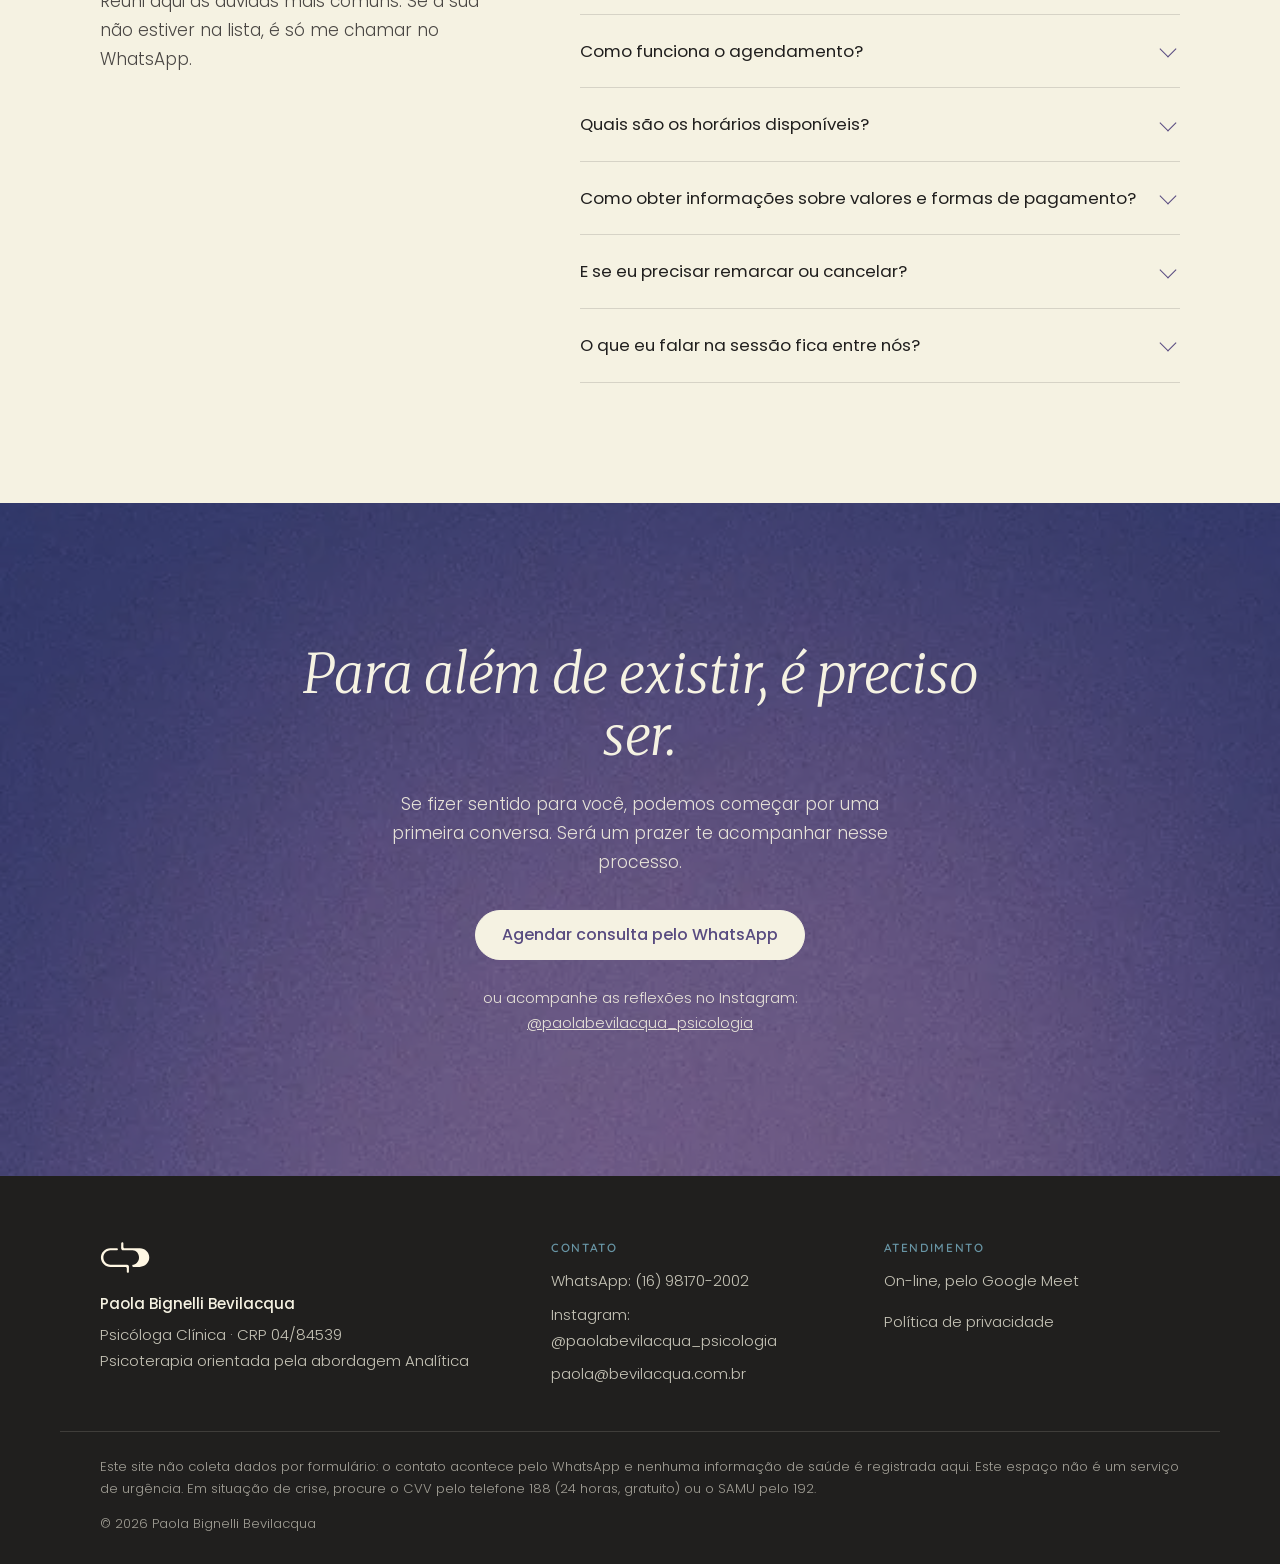
==== commit 92ab58d2: "feat: formacao, pos-graduacoes e experiencia da Paola Dados do CV de 15/10/2026: bacharelado na PUC " ====
--- a/index.html
+++ b/index.html
@@ -153,15 +153,15 @@
           <dl class="credenciais">
             <div>
               <dt>Formação</dt>
-              <dd>Psicologia <span class="pendente">instituição e ano de conclusão</span></dd>
+              <dd>Bacharelado em Psicologia, PUC Minas (2021–2025)</dd>
             </div>
             <div>
               <dt>Especializações e cursos</dt>
-              <dd><span class="pendente">especializações e cursos relevantes</span></dd>
+              <dd>Pós-graduação em Psicologia Analítica, Centro Universitário Celso Lisboa (em andamento, conclusão prevista para 2027)<br>Pós-graduação em Neuropsicologia, PUC Minas (em andamento, conclusão prevista para 2027)</dd>
             </div>
             <div>
               <dt>Experiência</dt>
-              <dd><span class="pendente">experiência profissional (clínica, instituições, tempo de atuação)</span></dd>
+              <dd>Psicoterapia breve com adultos na clínica-escola da PUC Minas, acompanhamento terapêutico de crianças com TEA (Clínica Interagir) e estágios em psicologia hospitalar (Hospital Felício Rocho), avaliação neuropsicológica, clínica sistêmica e acolhimento psicológico</dd>
             </div>
             <div>
               <dt>Abordagem</dt>
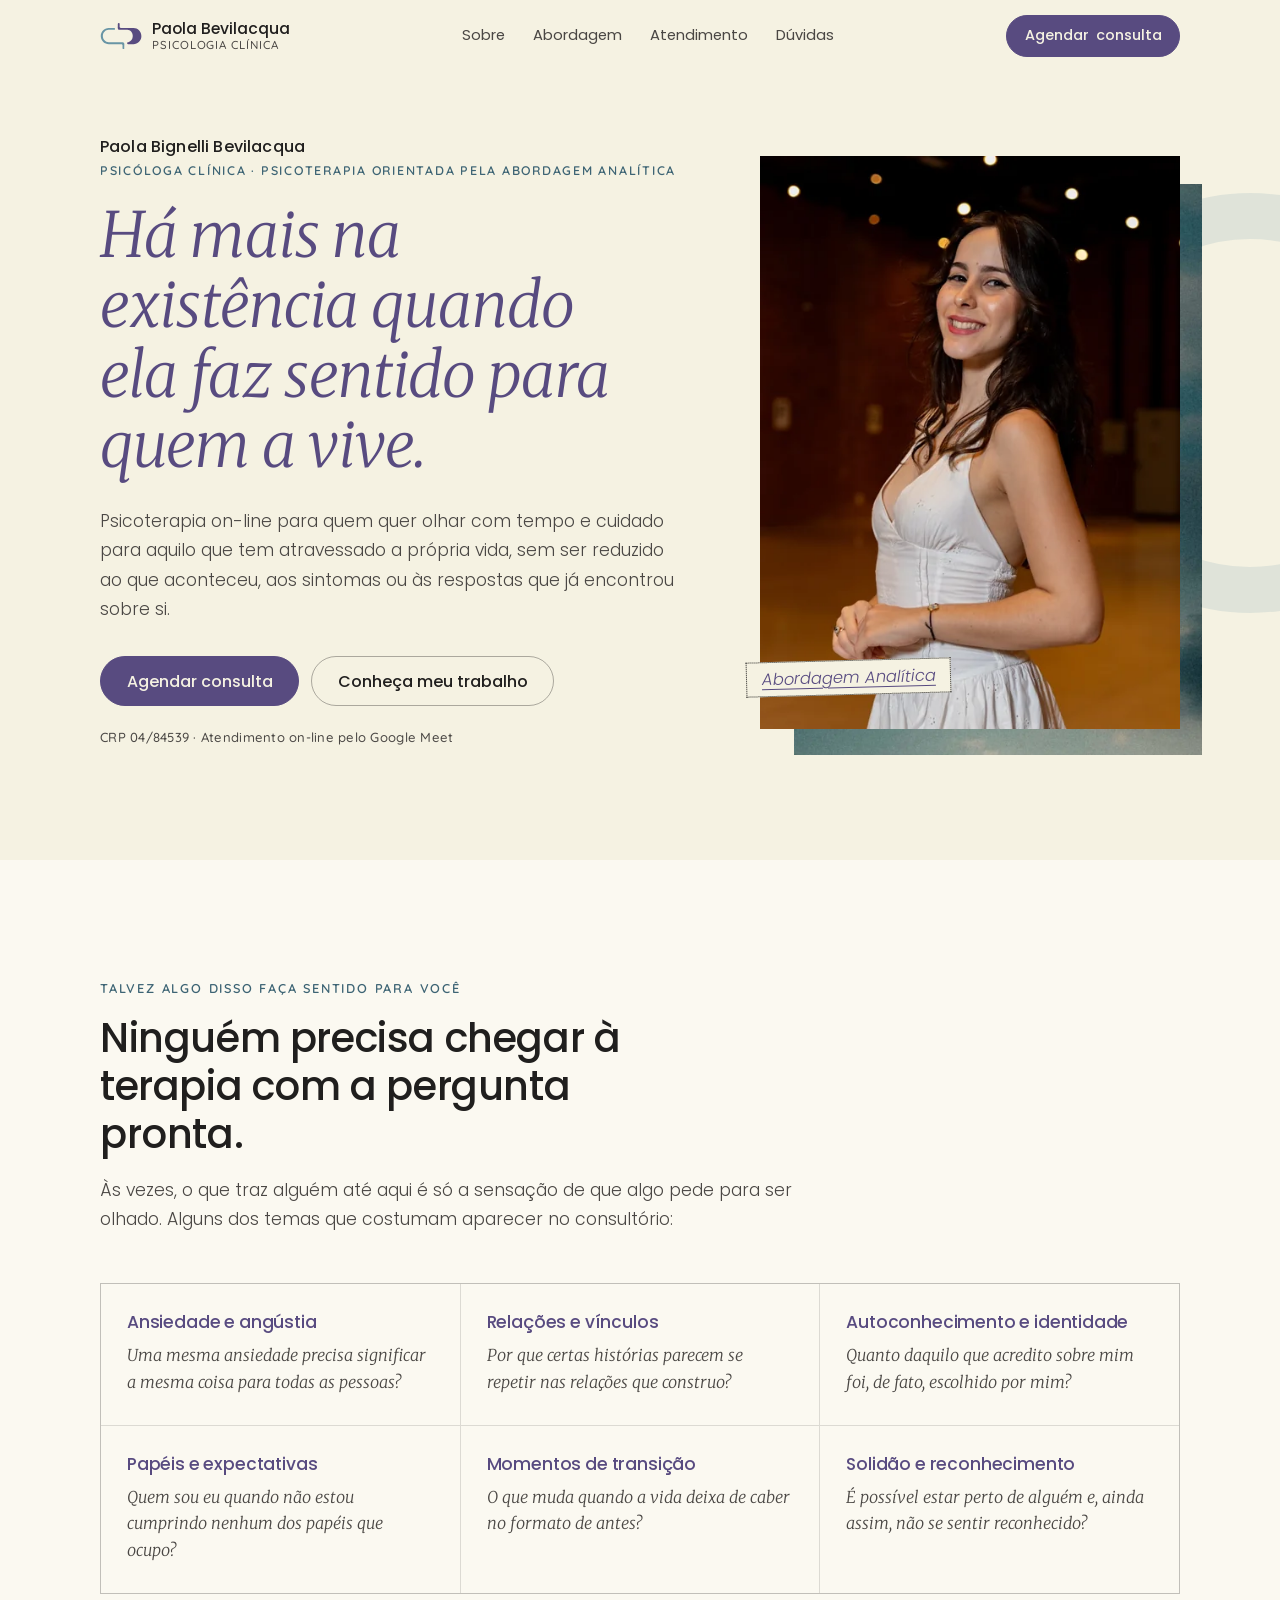
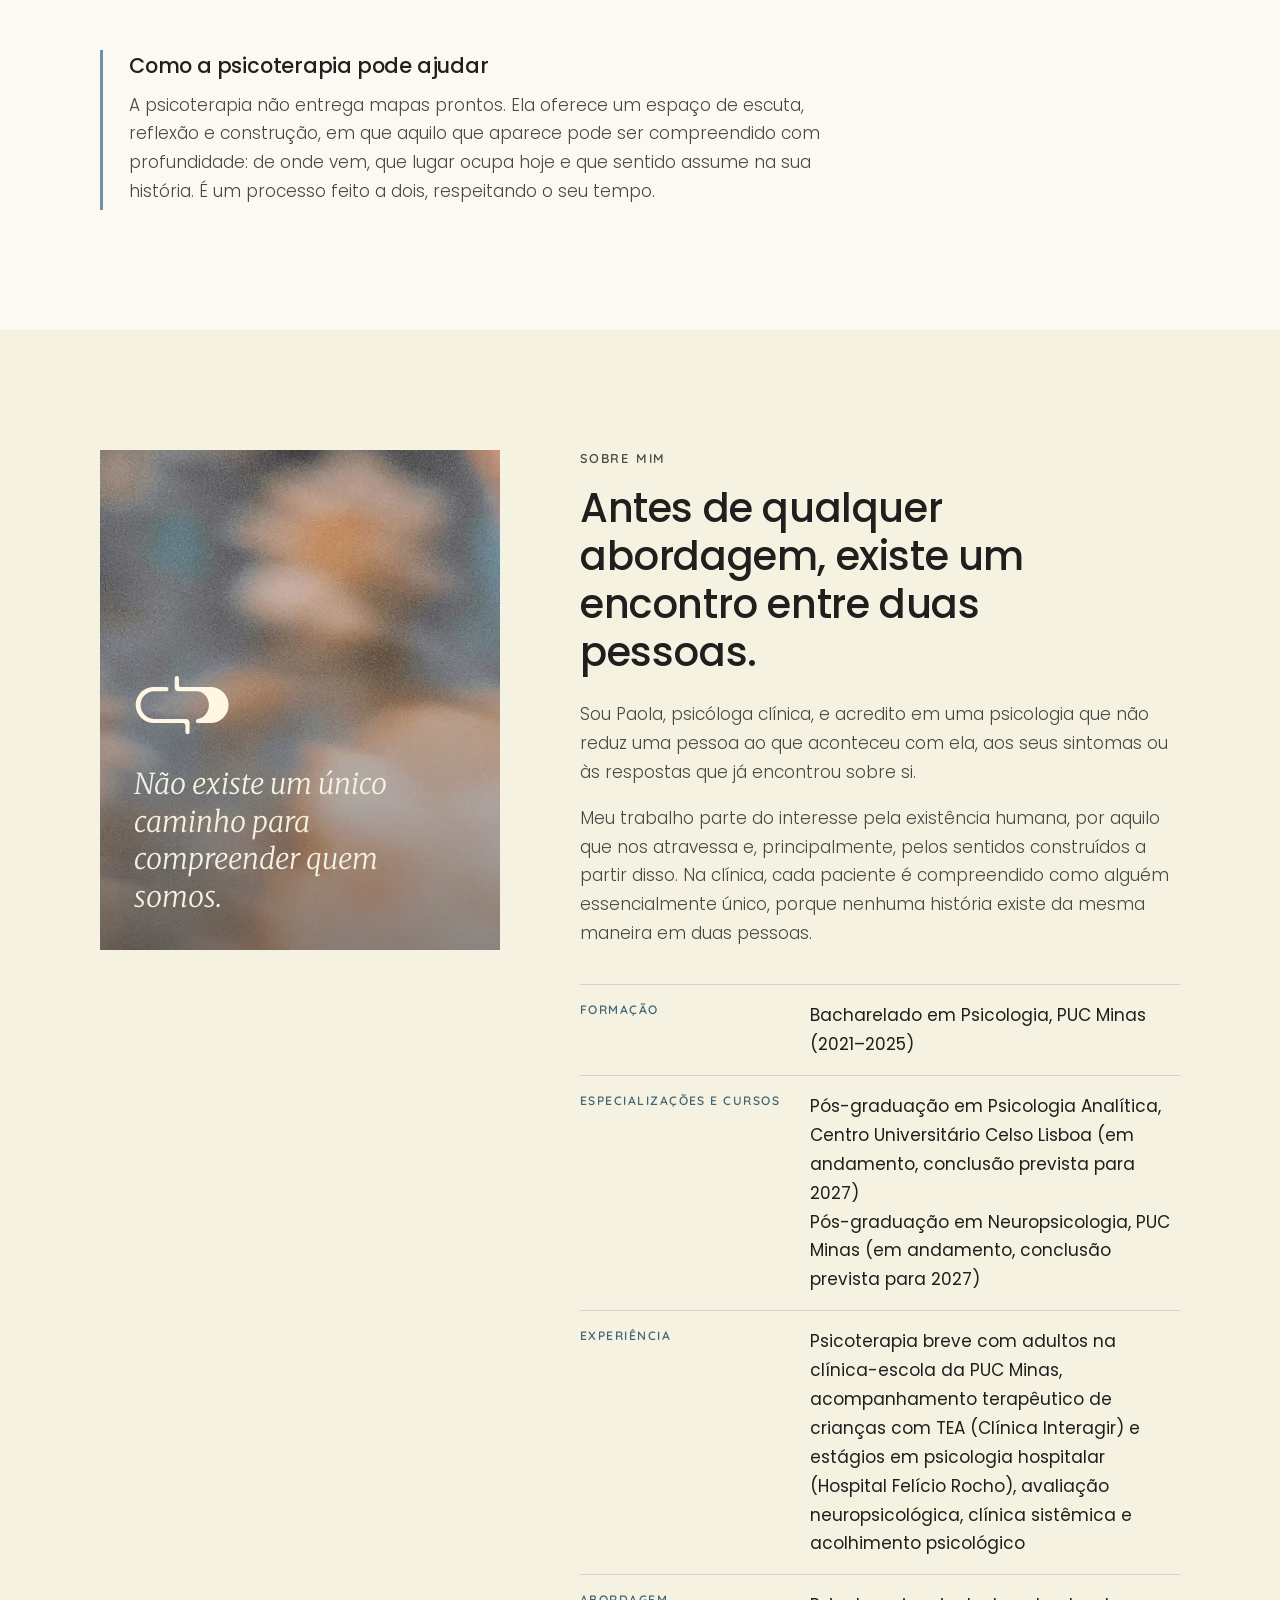
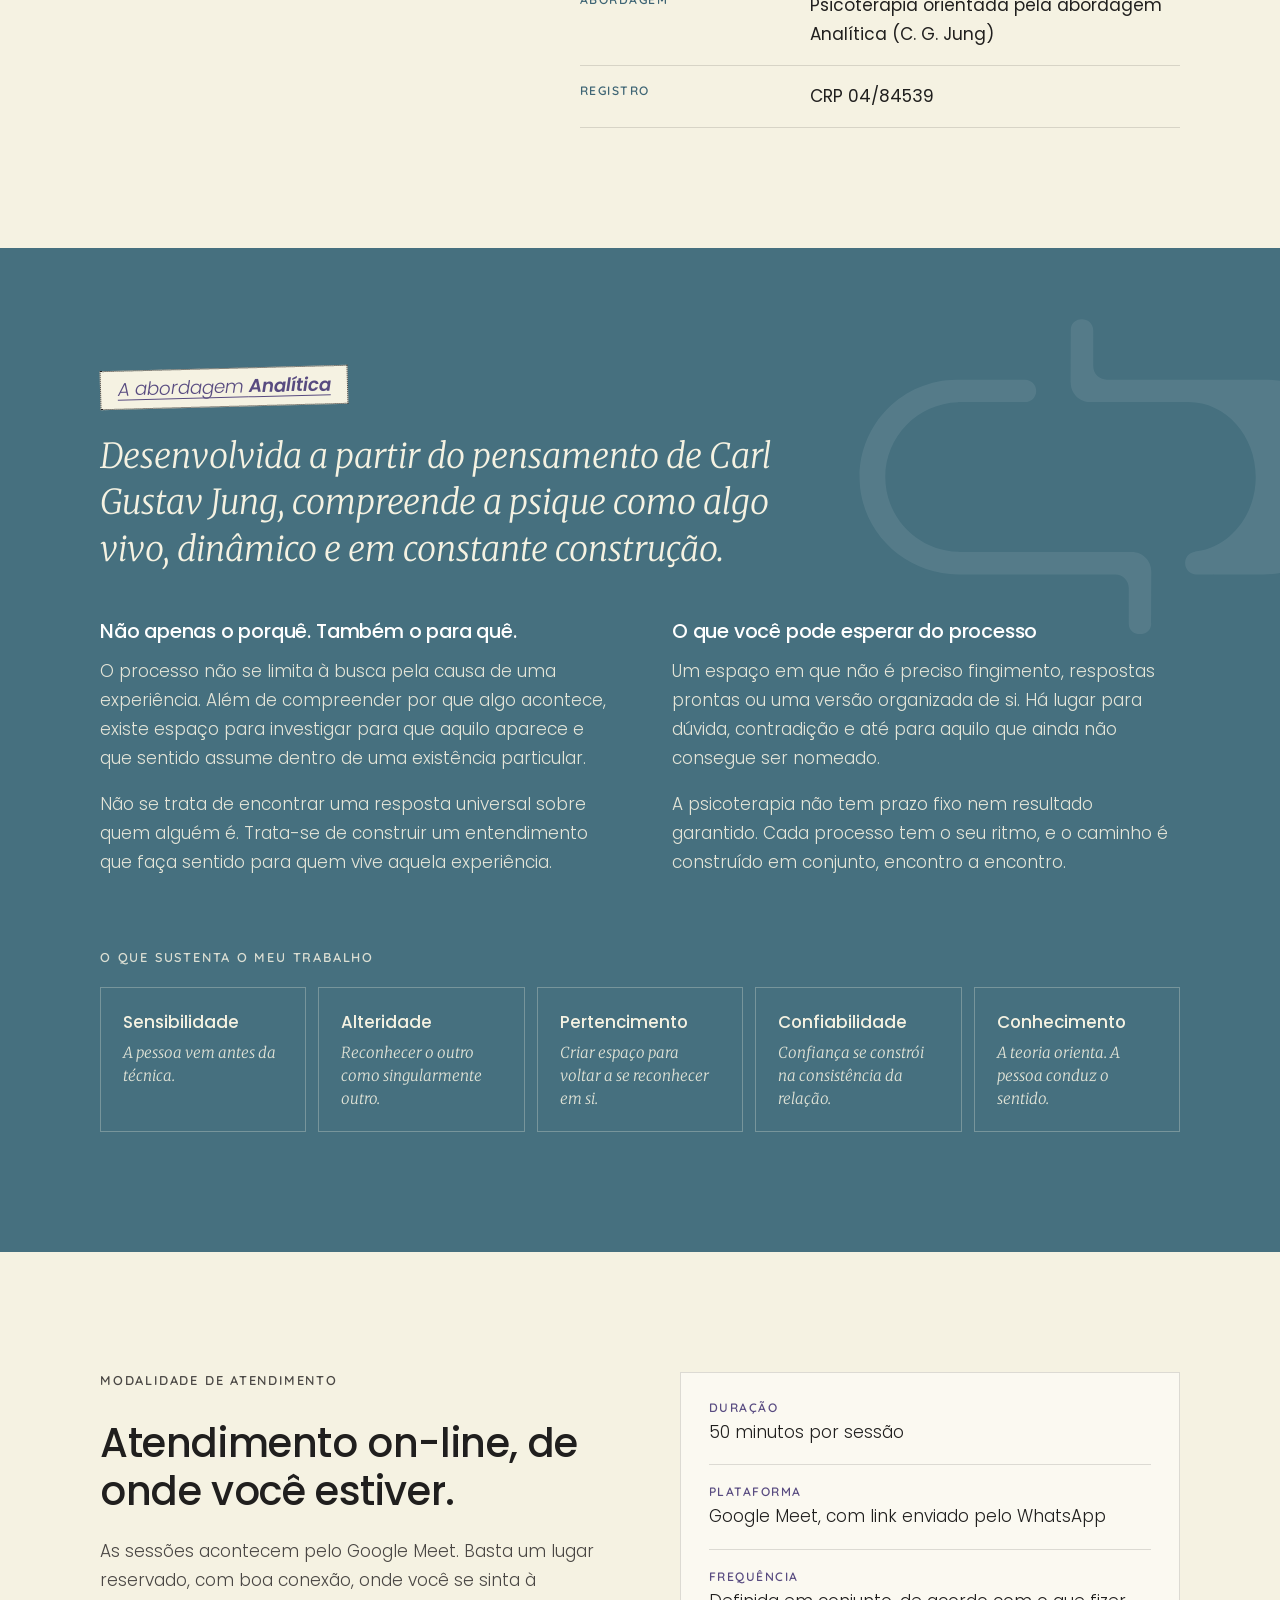
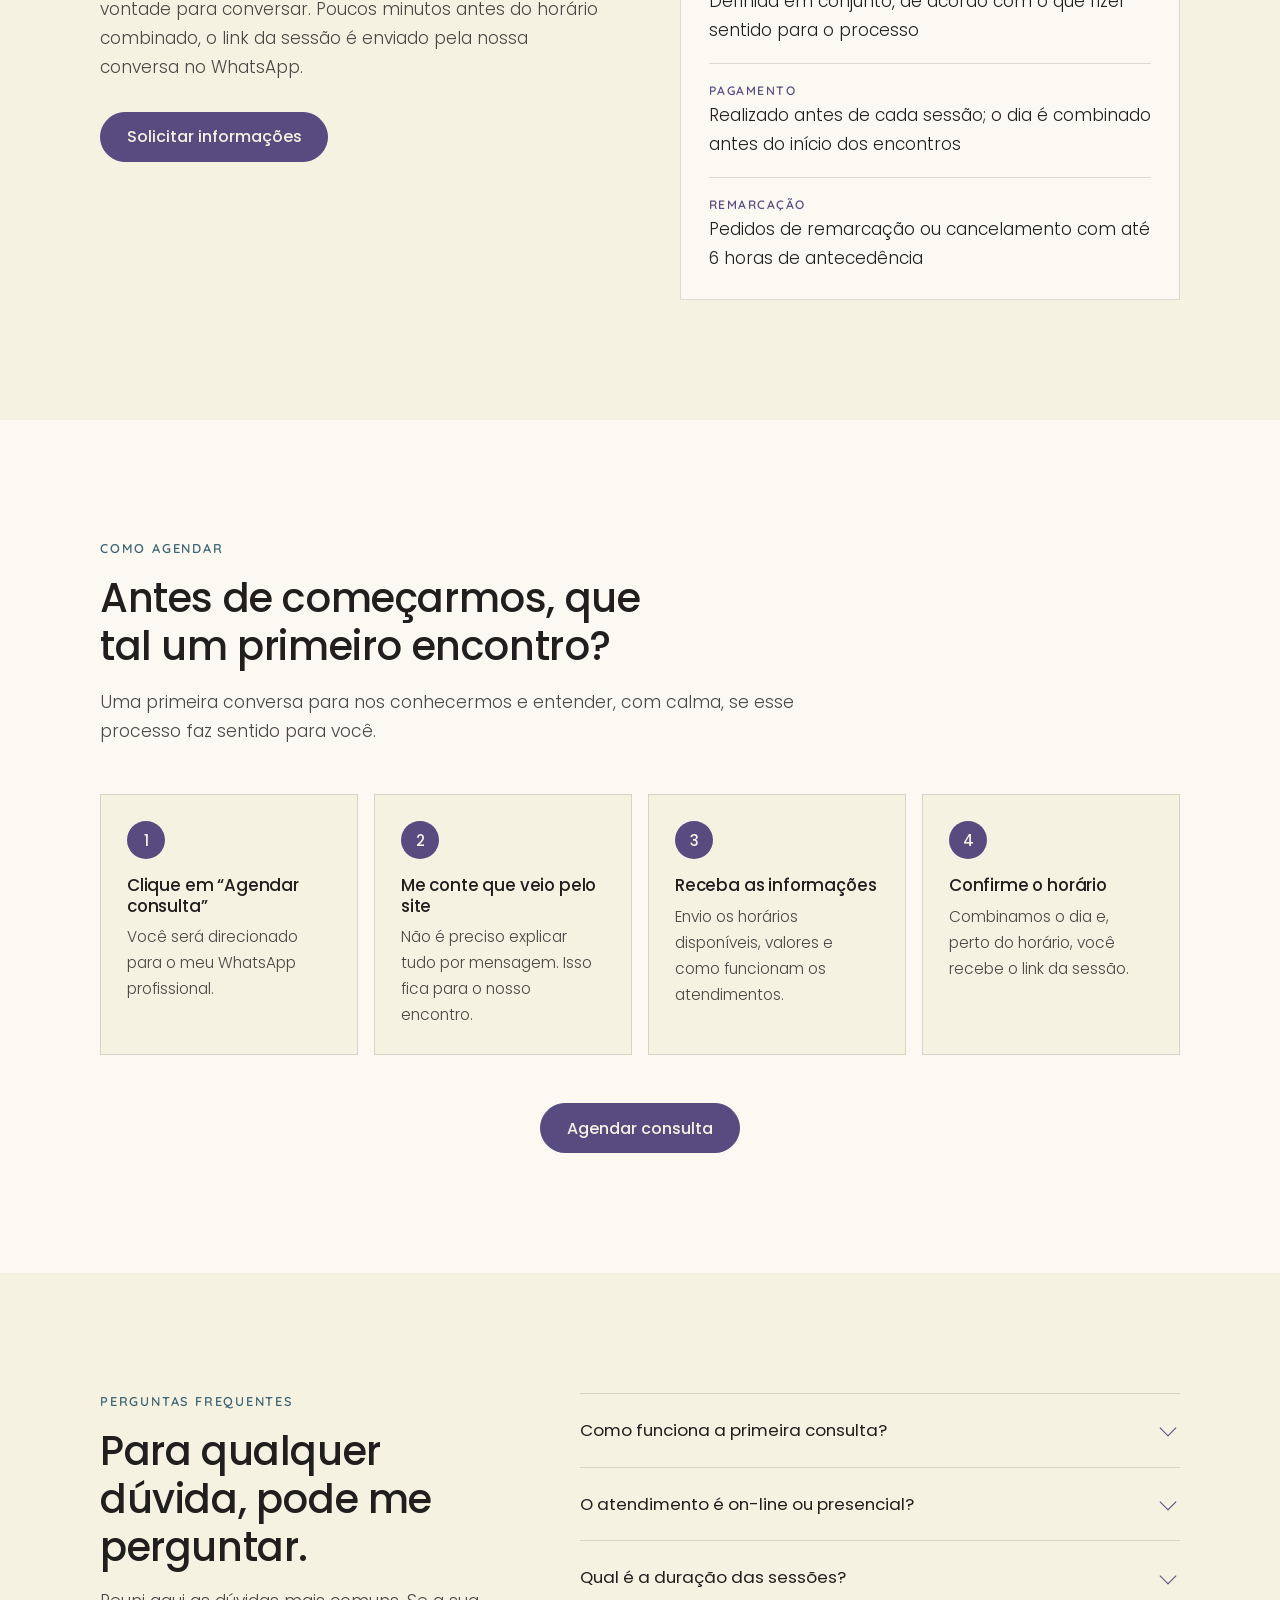
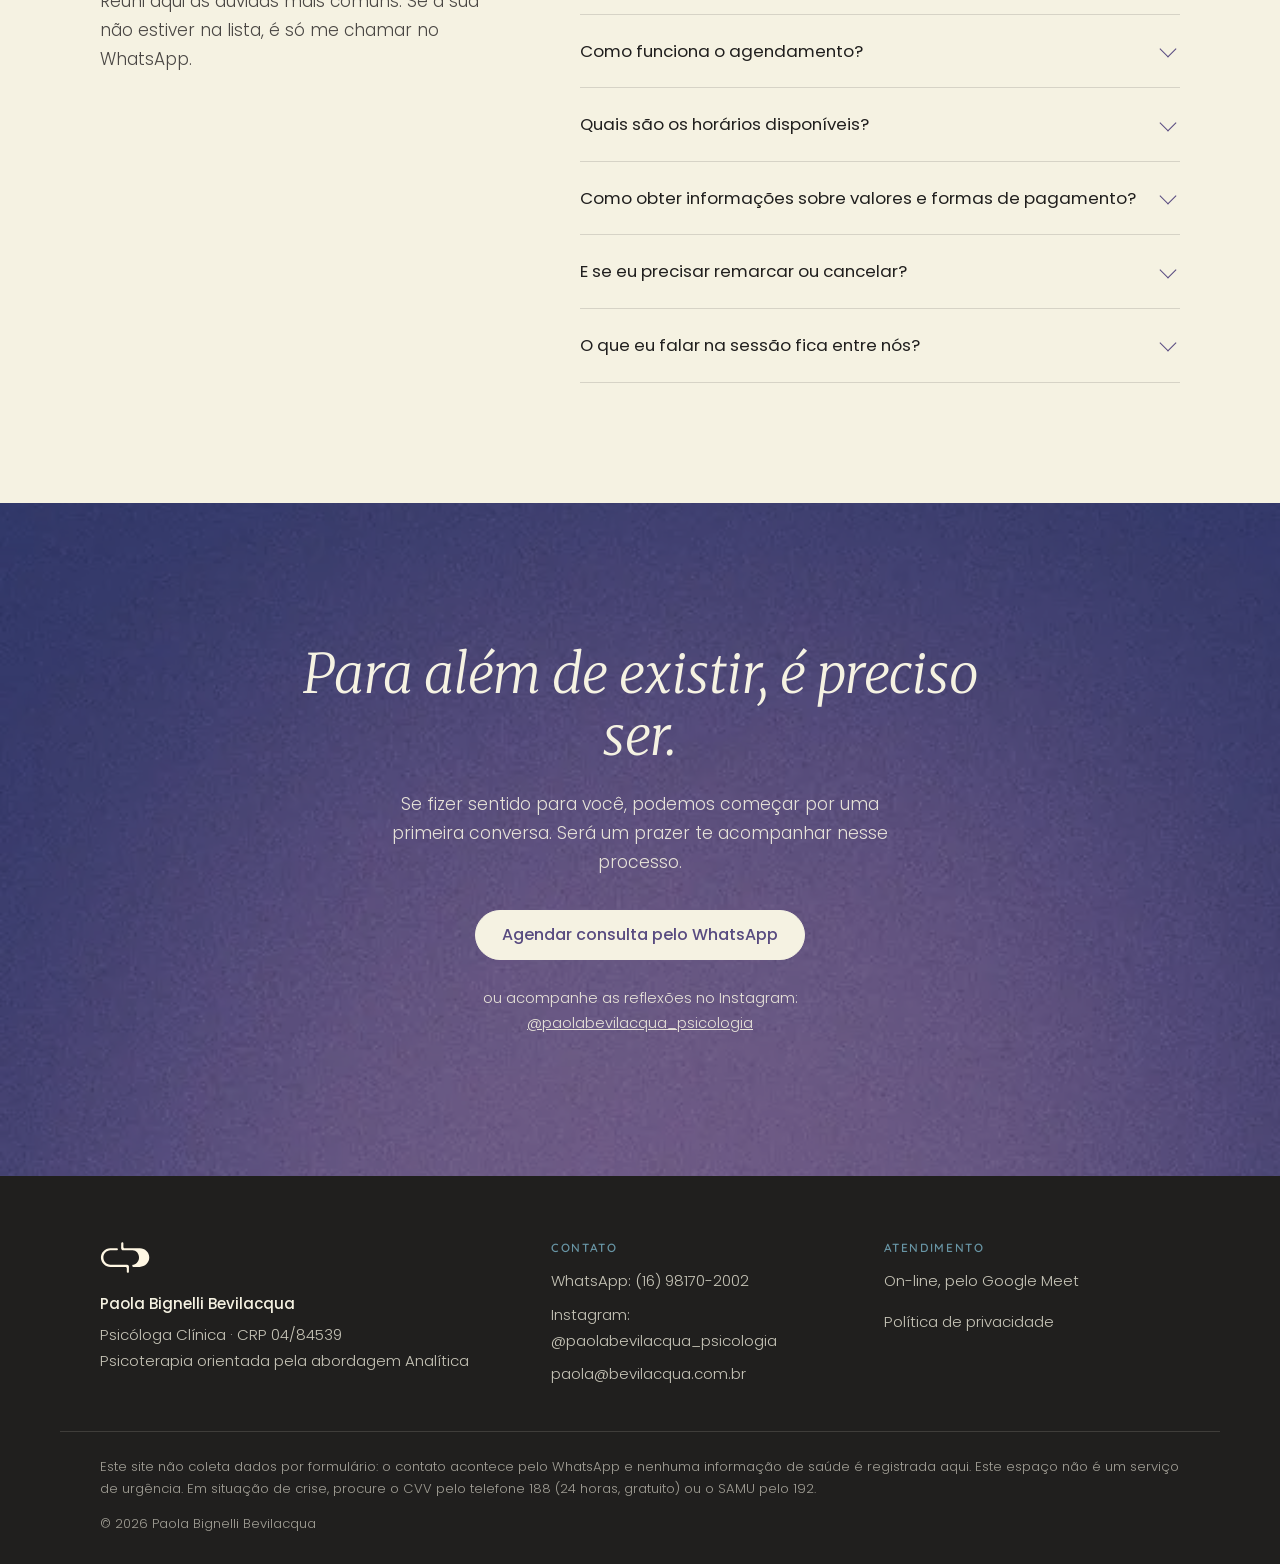
==== commit b23fc8c7: "fix: espaco duplo no botao do topo O commit anterior anunciava essa correcao, mas a edicao nao tinha" ====
--- a/index.html
+++ b/index.html
@@ -60,7 +60,7 @@
         <a href="#atendimento">Atendimento</a>
         <a href="#duvidas">Dúvidas</a>
       </nav>
-      <a class="btn btn--sm" href="#" data-agendar="topo">Agendar<span class="so-largo">&nbsp;consulta</span></a>
+      <a class="btn btn--sm" href="#" data-agendar="topo">Agendar<span class="so-largo">consulta</span></a>
     </div>
   </header>
 
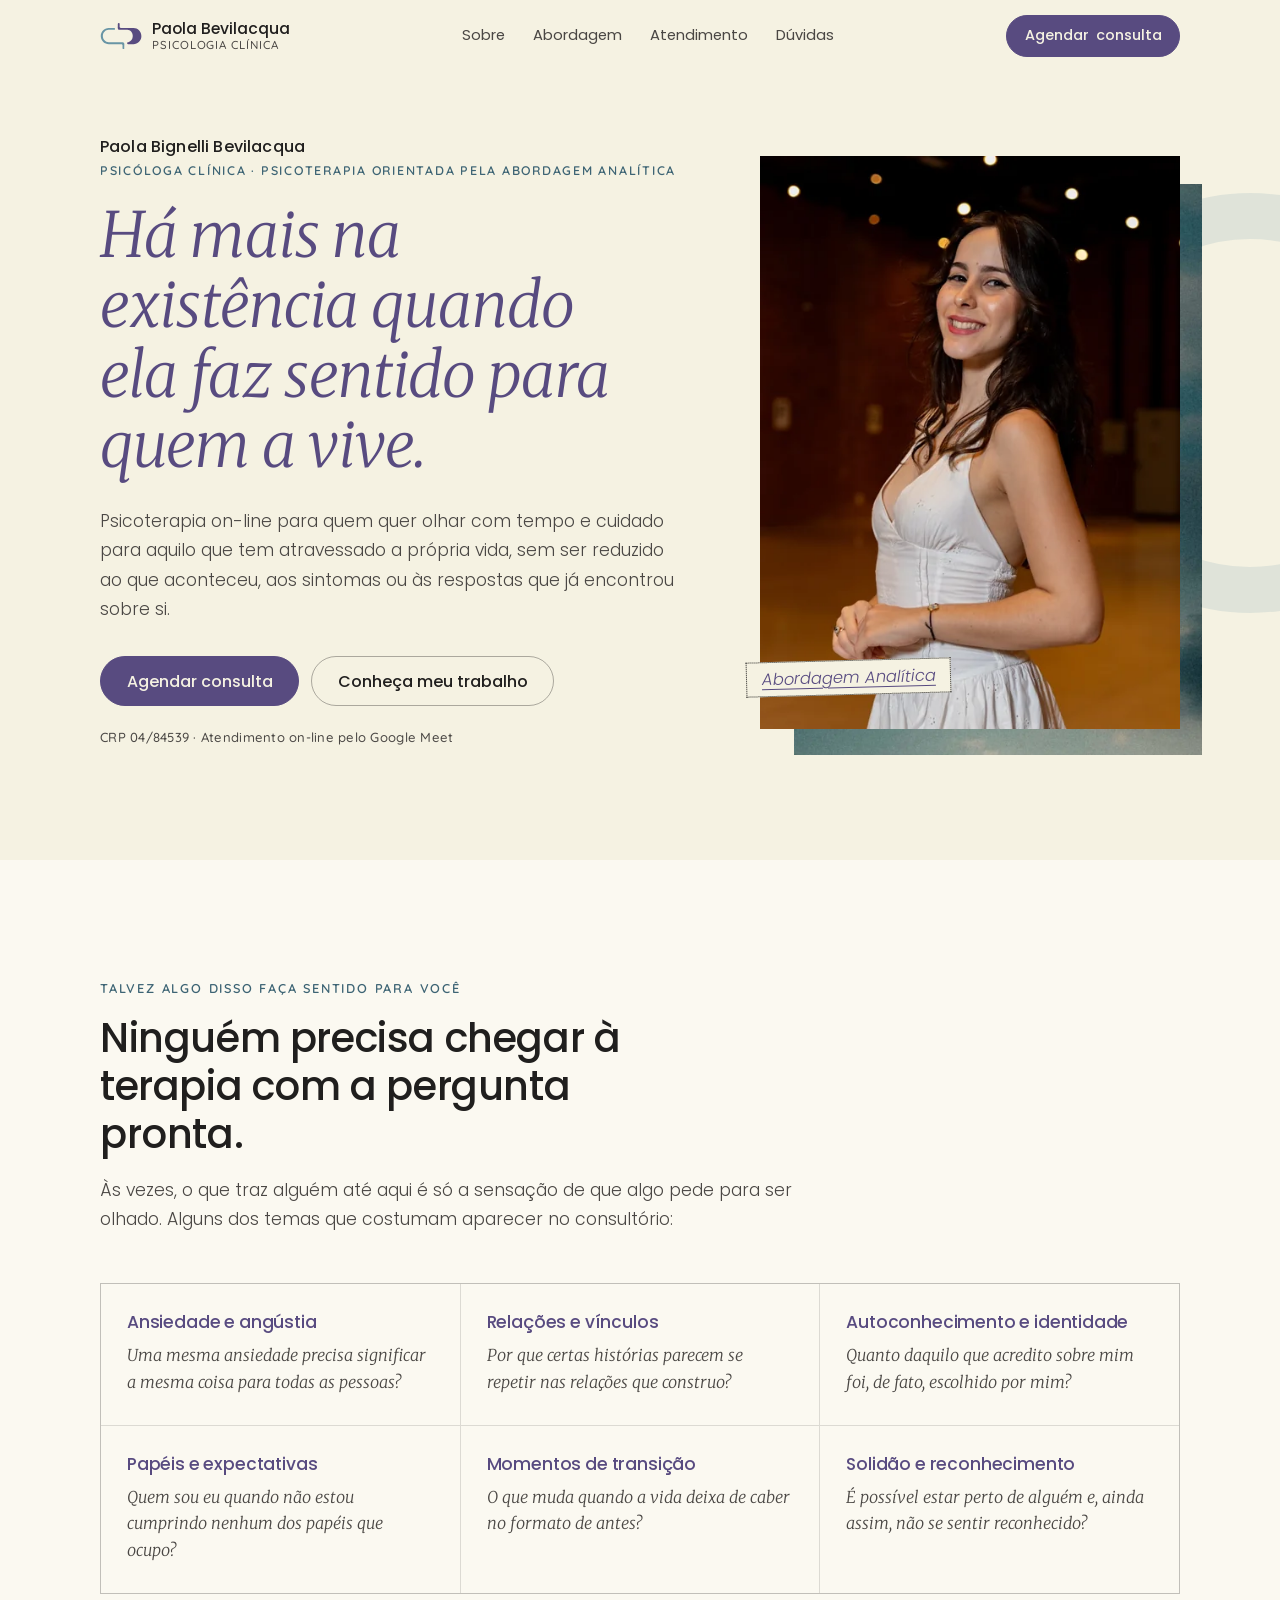
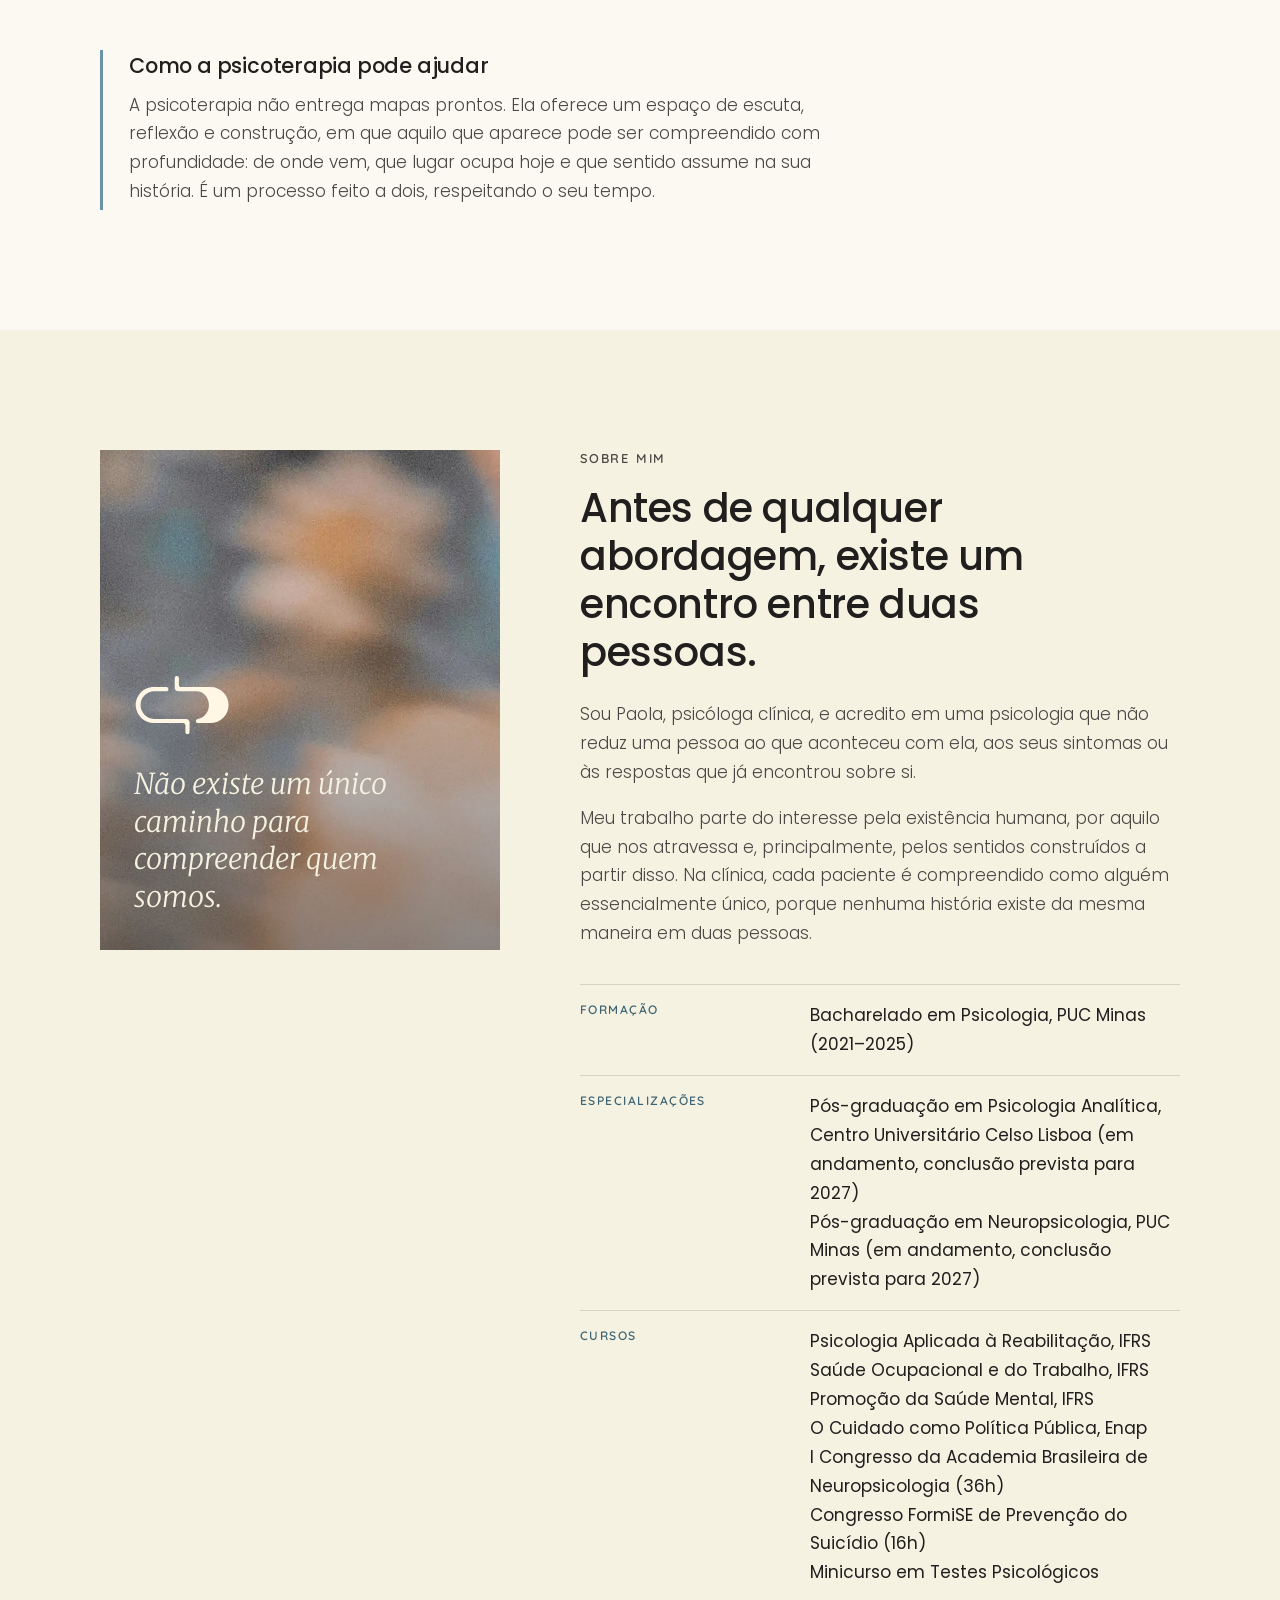
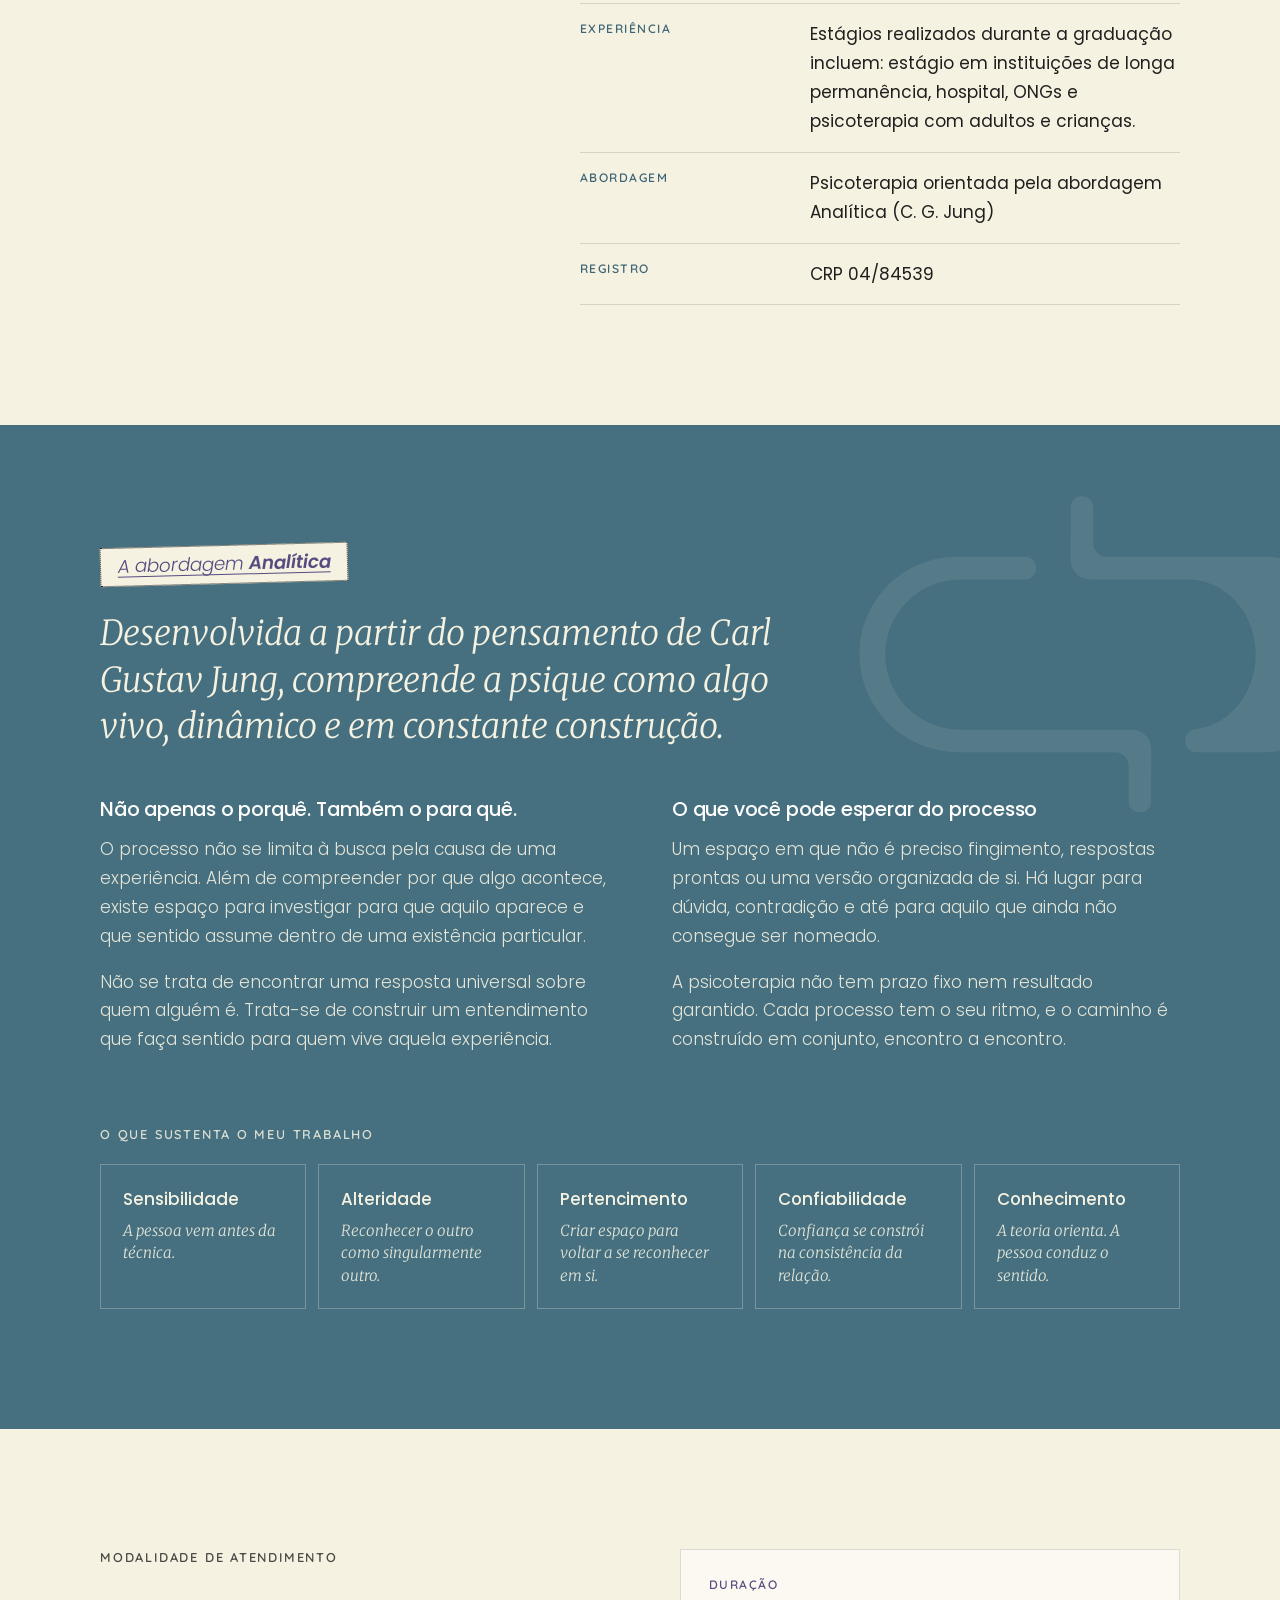
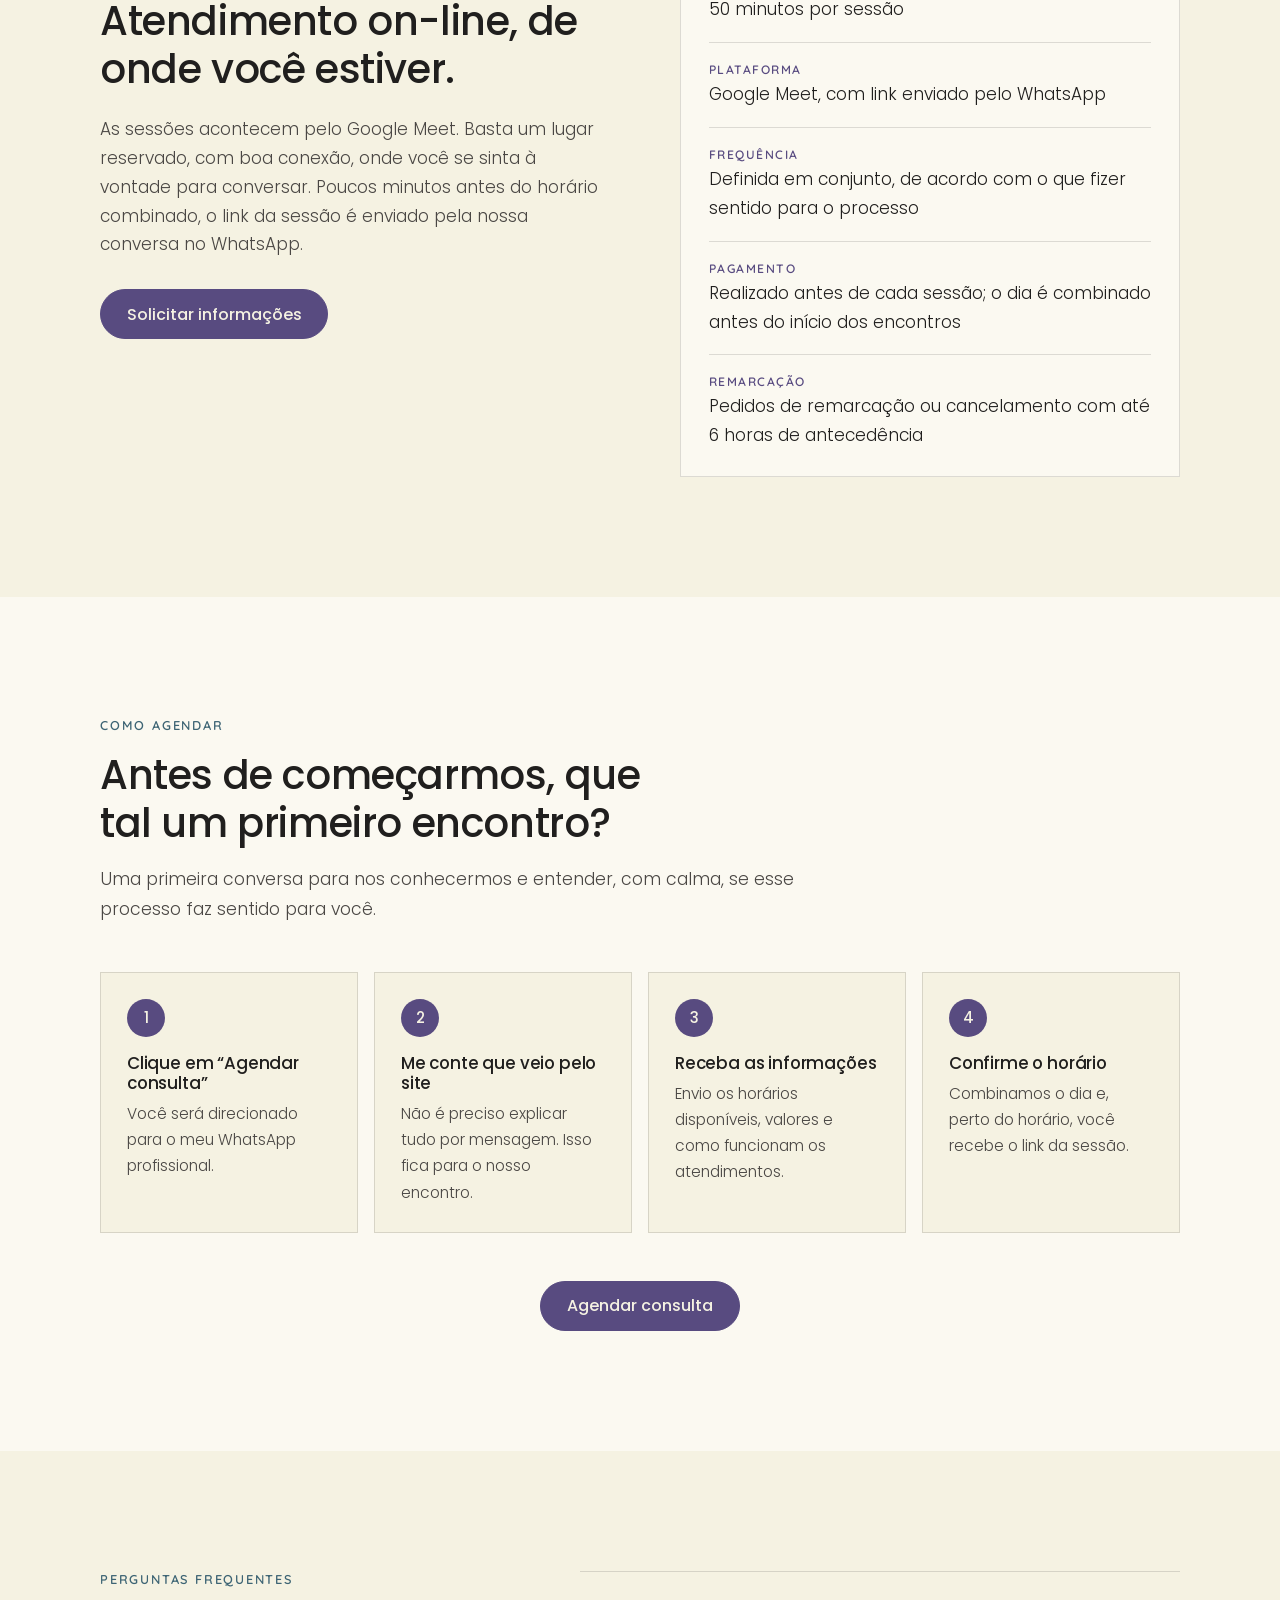
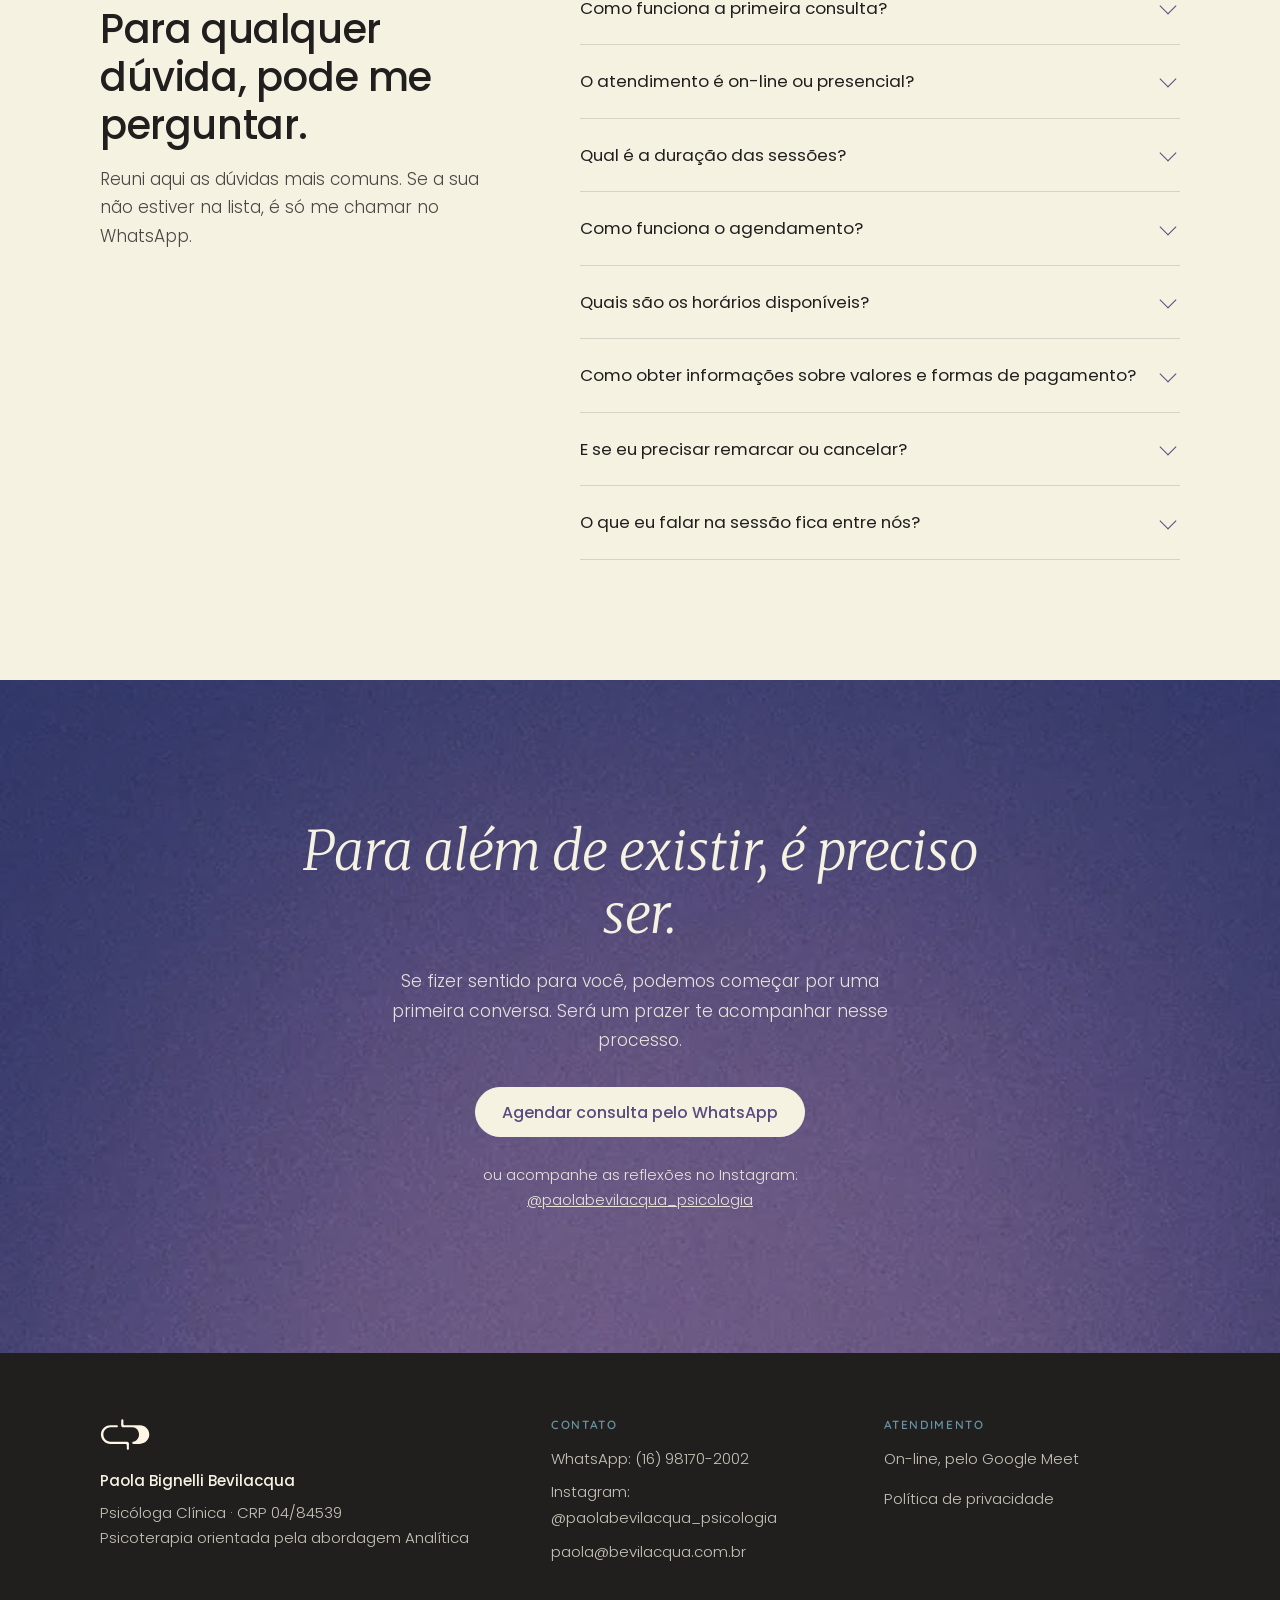
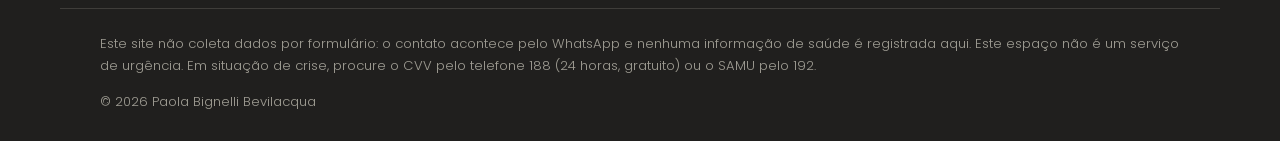
==== commit 8bdae541: "fix: experiencia e cursos concluidos da Paola Experiencia passa a ser o texto enviado pela Paola (es" ====
--- a/index.html
+++ b/index.html
@@ -156,12 +156,16 @@
               <dd>Bacharelado em Psicologia, PUC Minas (2021–2025)</dd>
             </div>
             <div>
-              <dt>Especializações e cursos</dt>
+              <dt>Especializações</dt>
               <dd>Pós-graduação em Psicologia Analítica, Centro Universitário Celso Lisboa (em andamento, conclusão prevista para 2027)<br>Pós-graduação em Neuropsicologia, PUC Minas (em andamento, conclusão prevista para 2027)</dd>
             </div>
             <div>
+              <dt>Cursos</dt>
+              <dd>Psicologia Aplicada à Reabilitação, IFRS<br>Saúde Ocupacional e do Trabalho, IFRS<br>Promoção da Saúde Mental, IFRS<br>O Cuidado como Política Pública, Enap<br>I Congresso da Academia Brasileira de Neuropsicologia (36h)<br>Congresso FormiSE de Prevenção do Suicídio (16h)<br>Minicurso em Testes Psicológicos</dd>
+            </div>
+            <div>
               <dt>Experiência</dt>
-              <dd>Psicoterapia breve com adultos na clínica-escola da PUC Minas, acompanhamento terapêutico de crianças com TEA (Clínica Interagir) e estágios em psicologia hospitalar (Hospital Felício Rocho), avaliação neuropsicológica, clínica sistêmica e acolhimento psicológico</dd>
+              <dd>Estágios realizados durante a graduação incluem: estágio em instituições de longa permanência, hospital, ONGs e psicoterapia com adultos e crianças.</dd>
             </div>
             <div>
               <dt>Abordagem</dt>
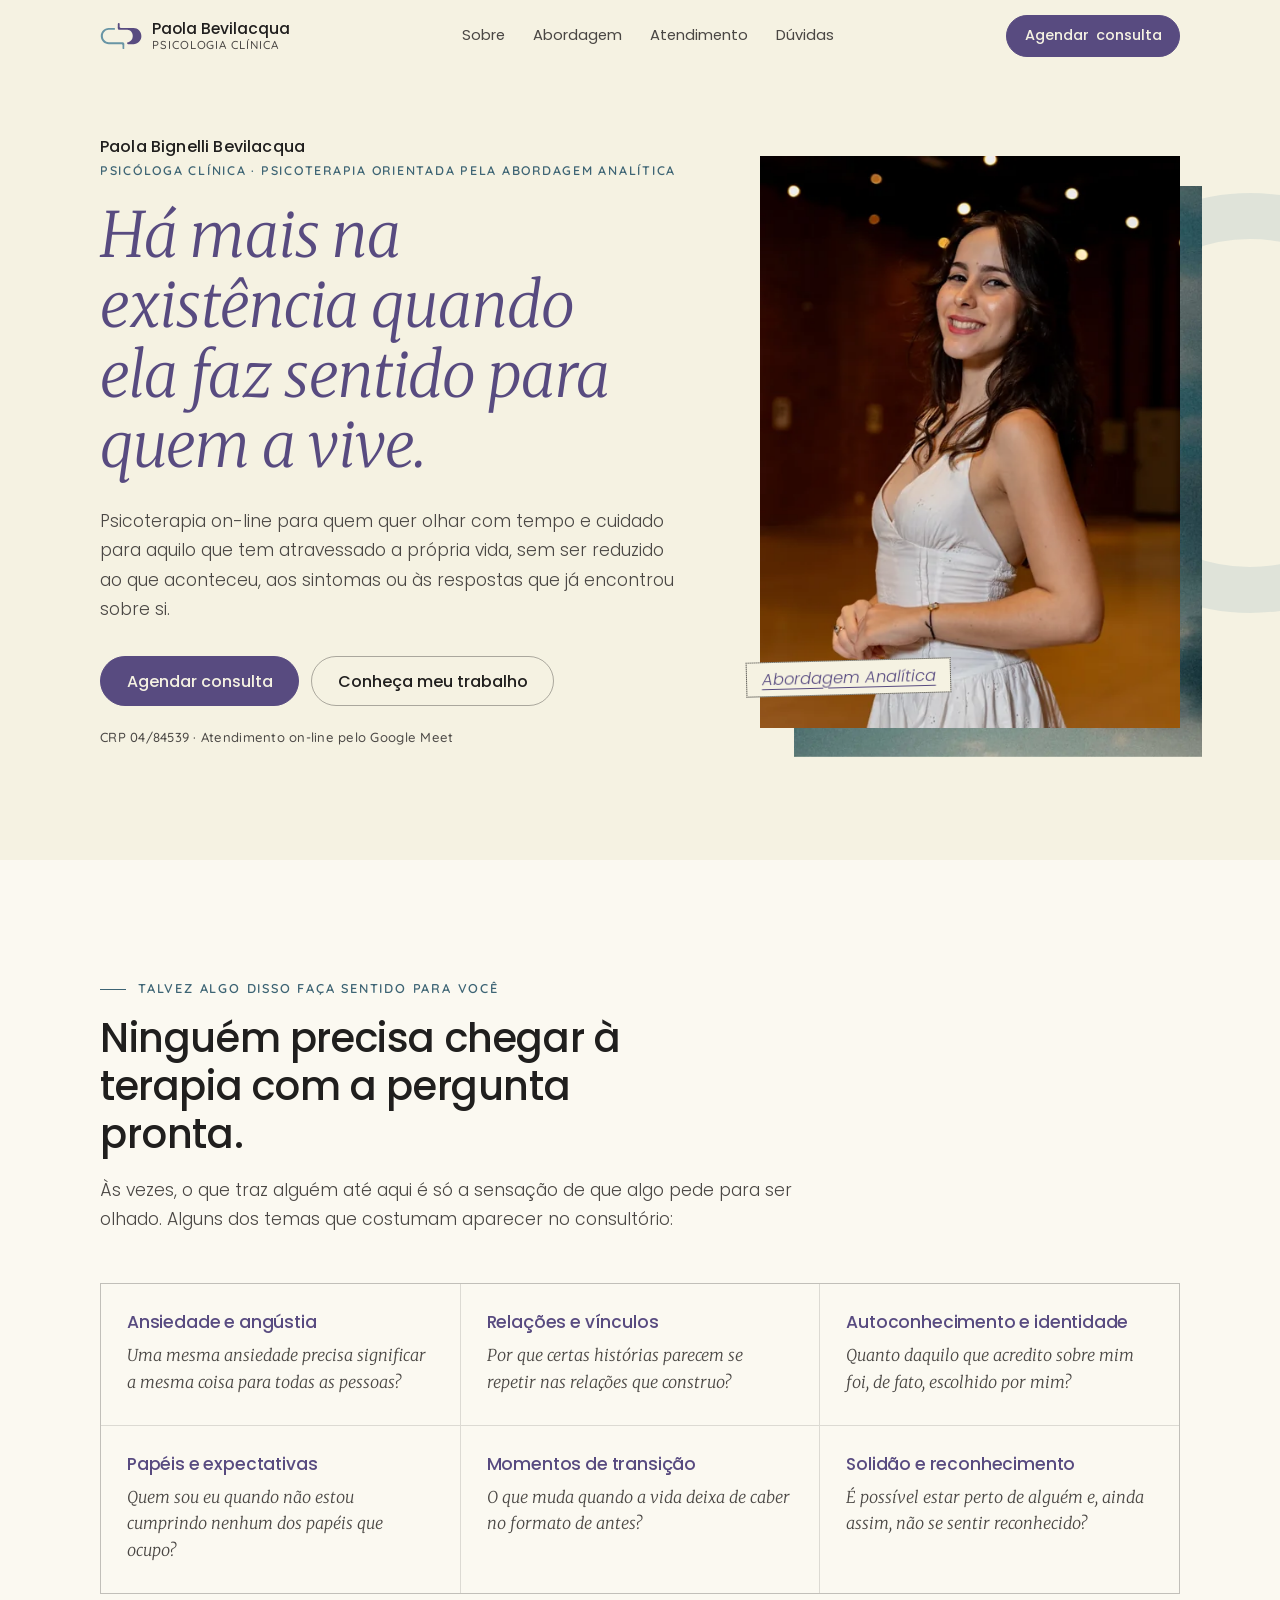
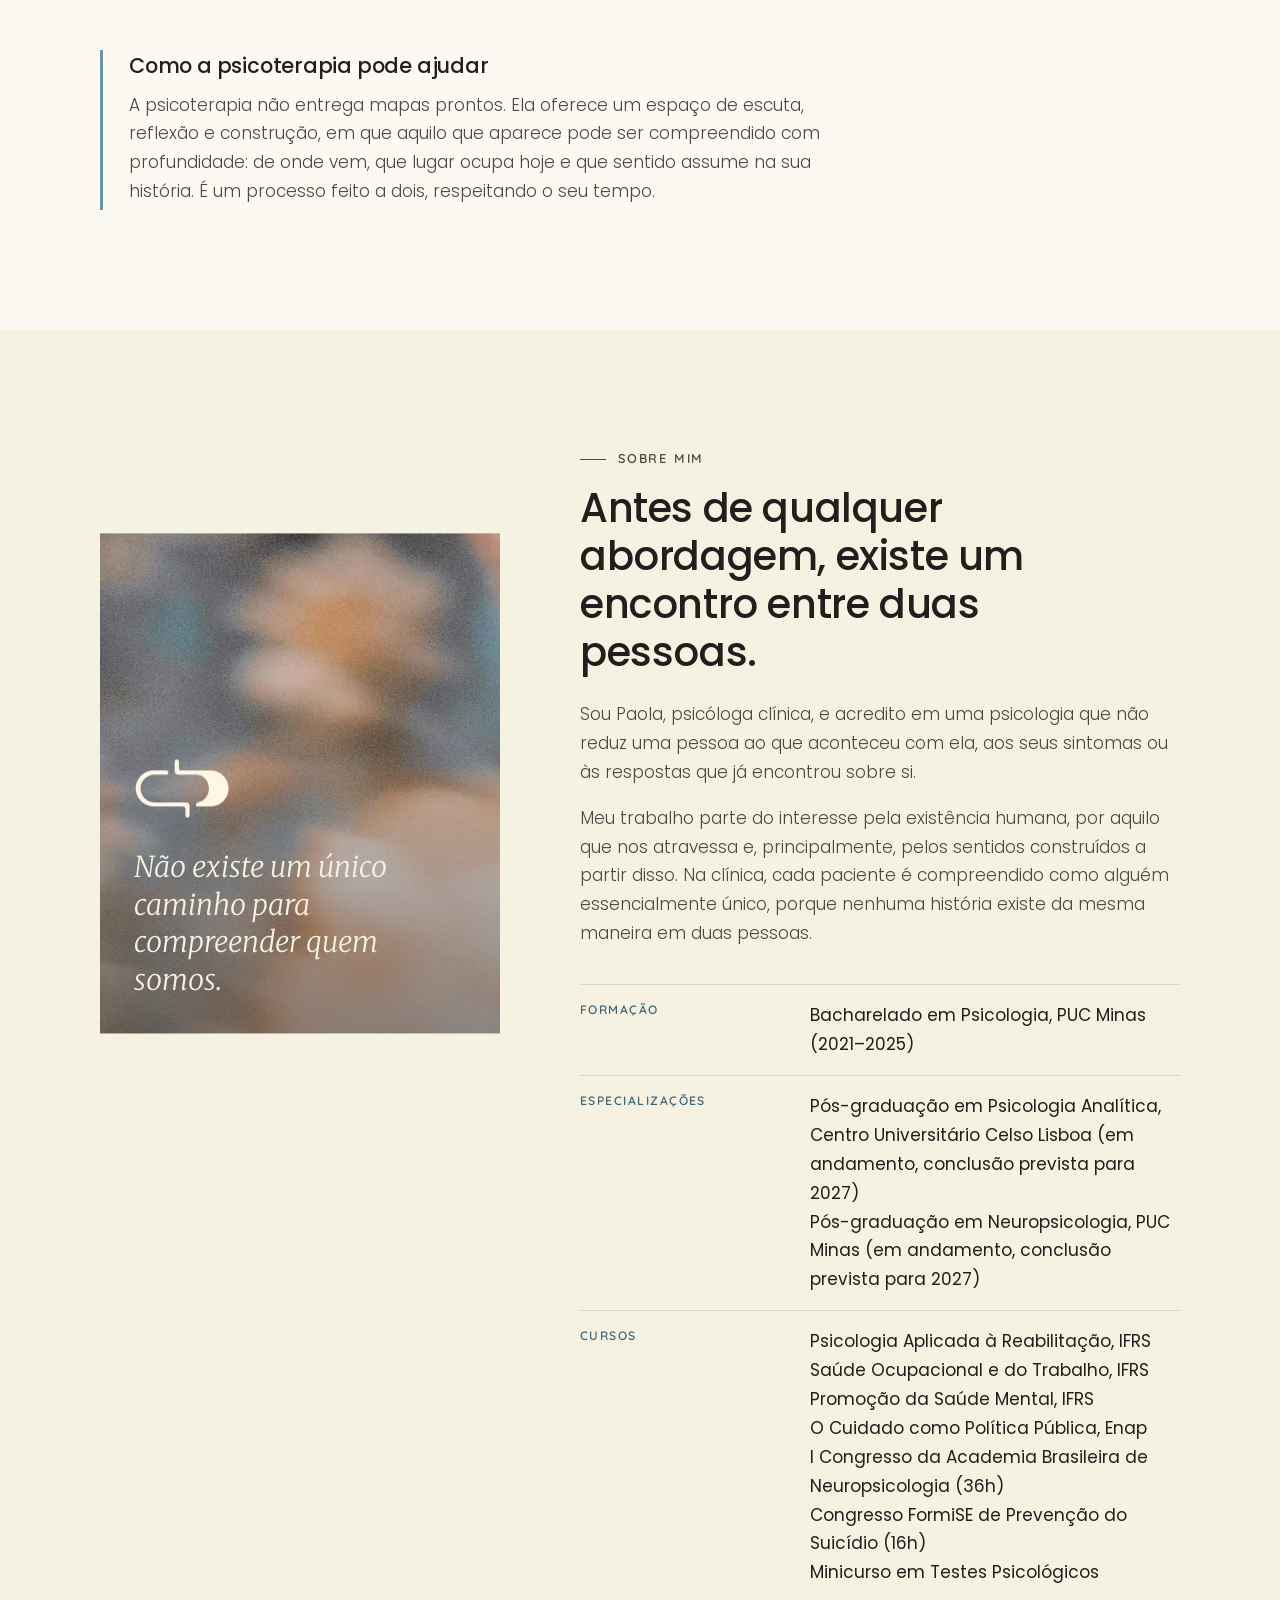
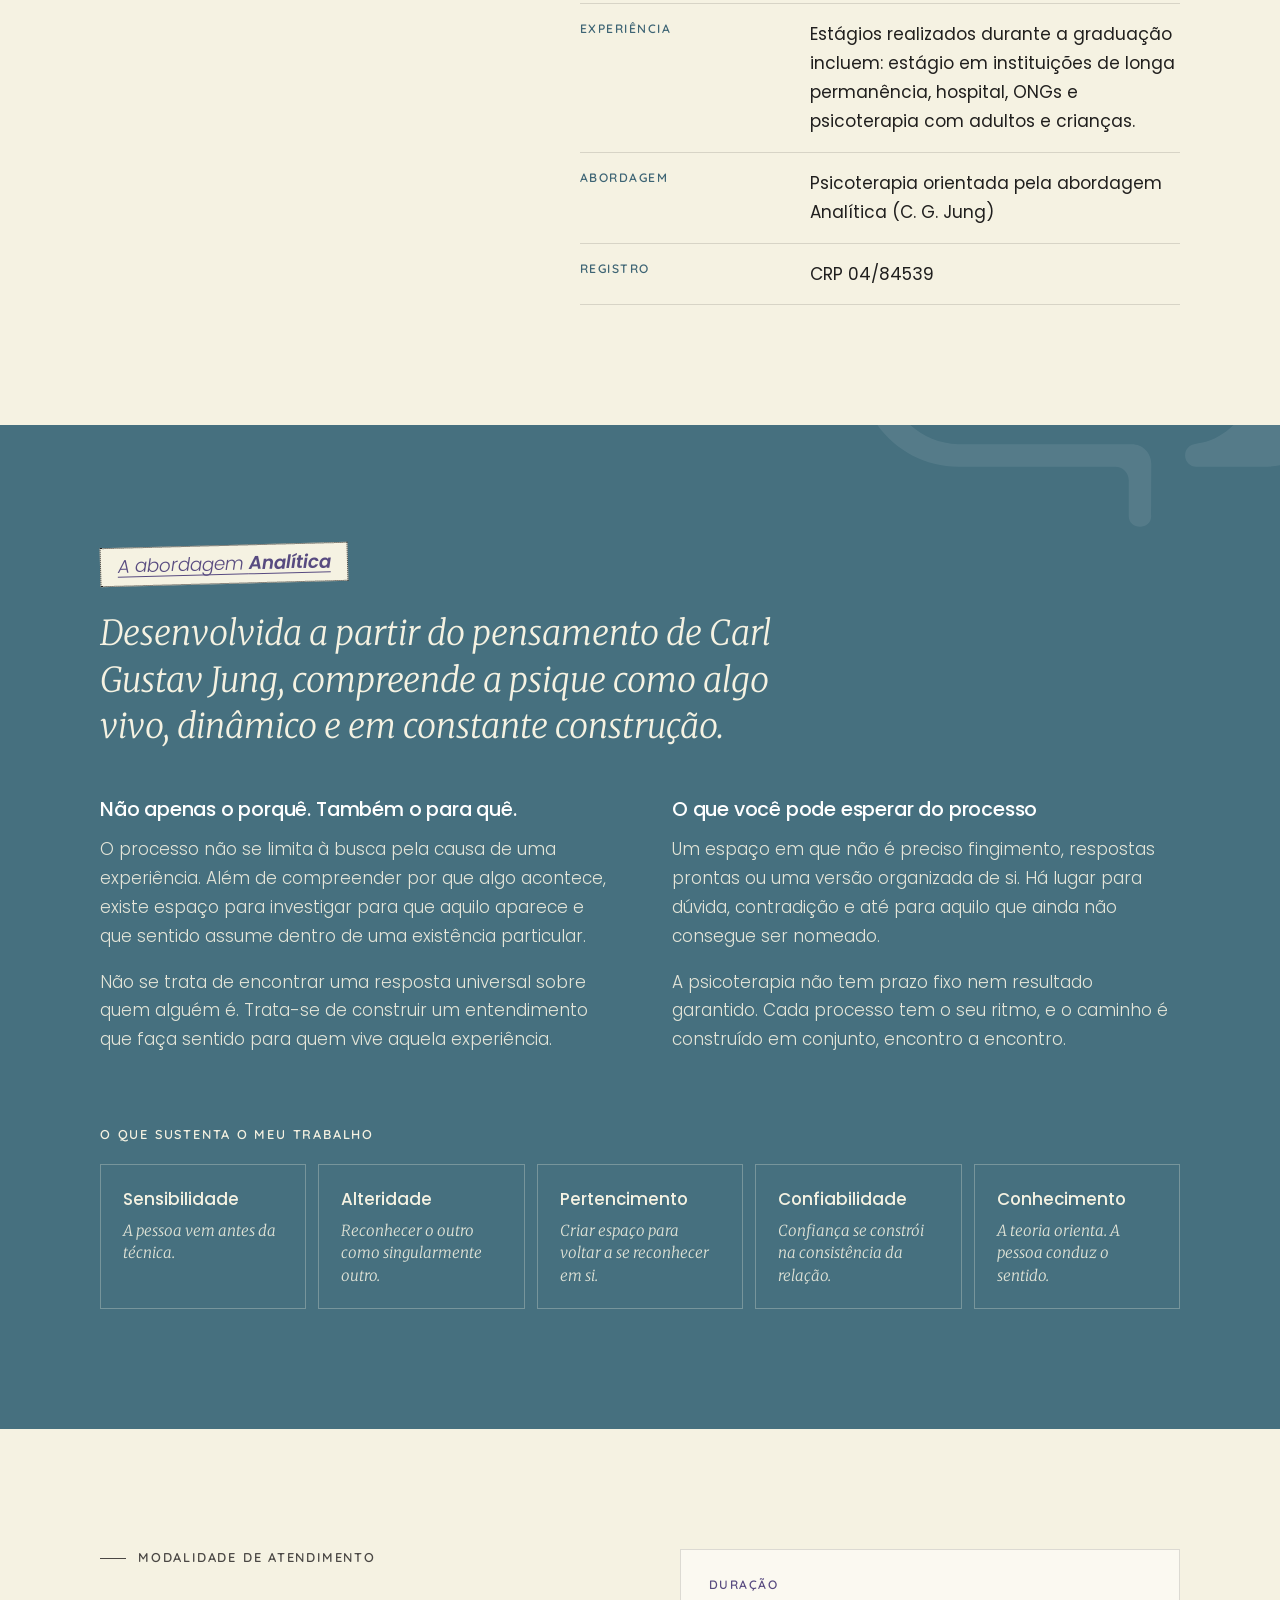
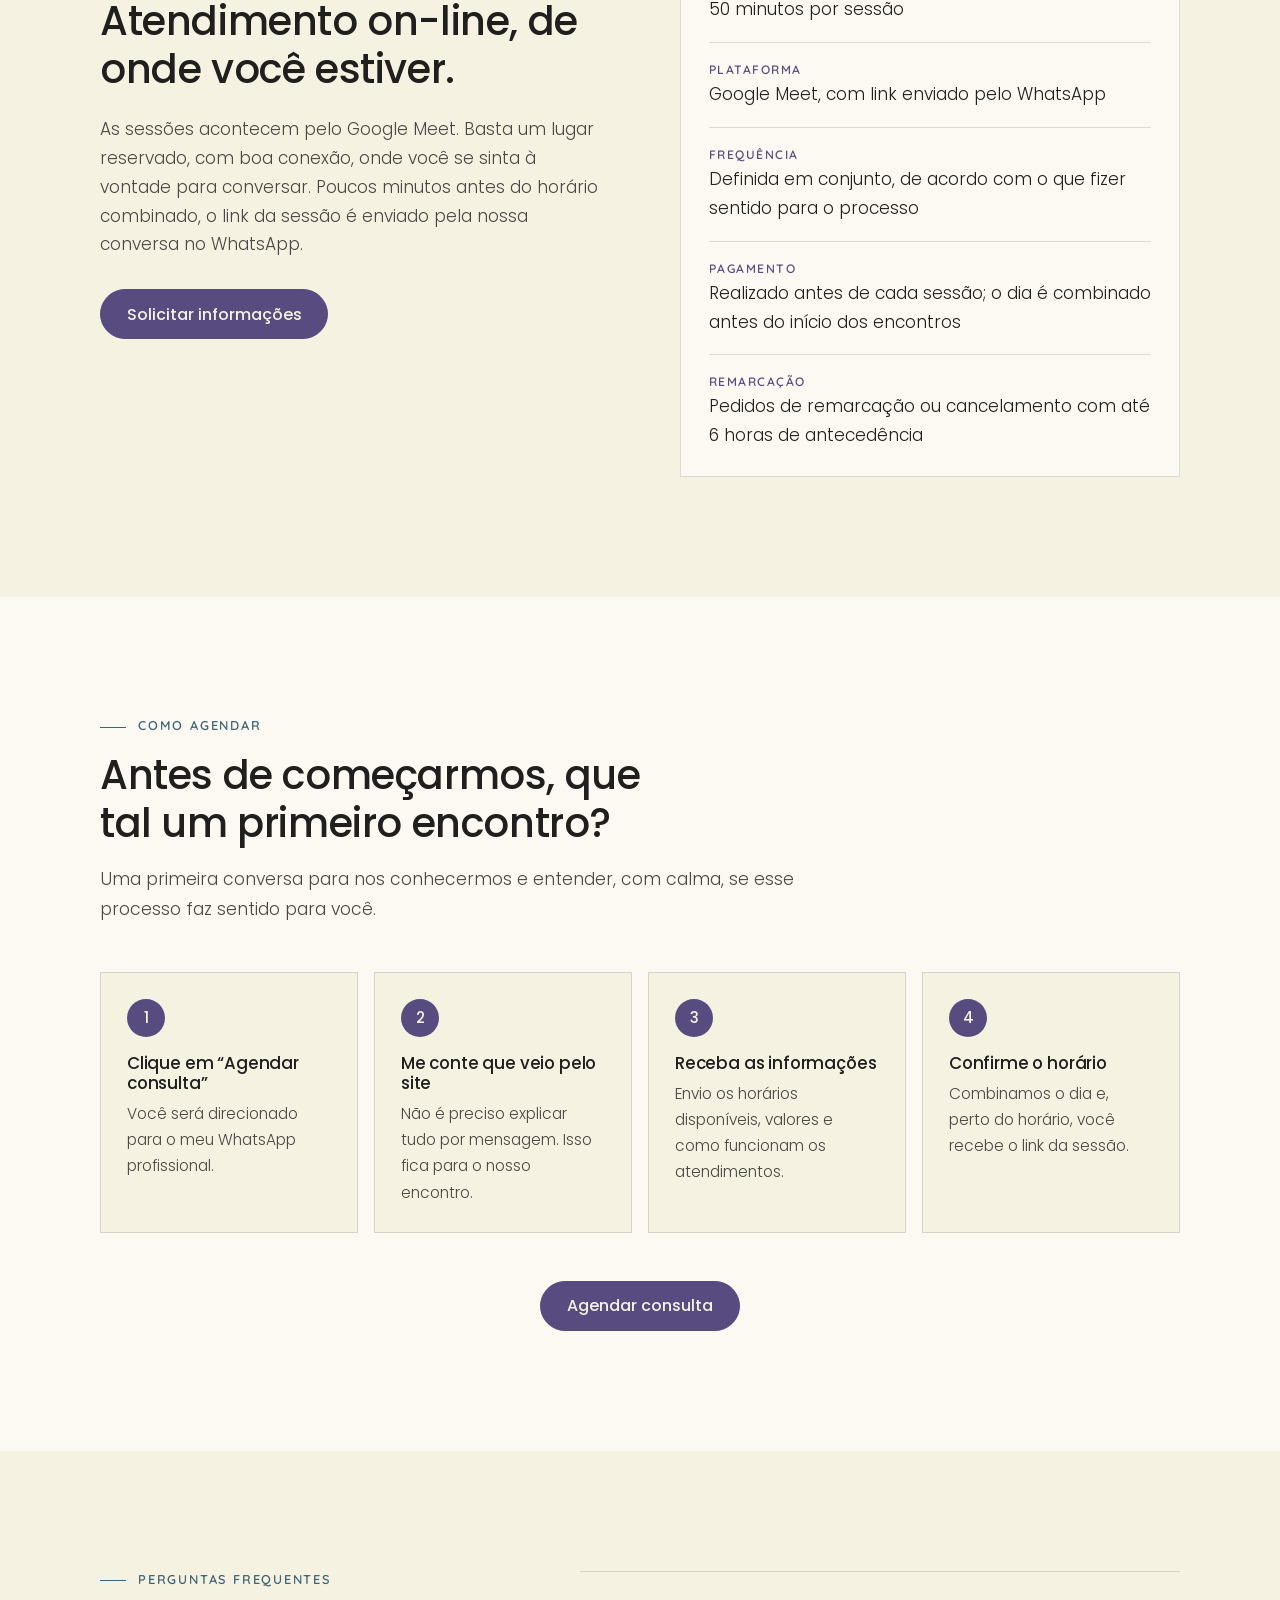
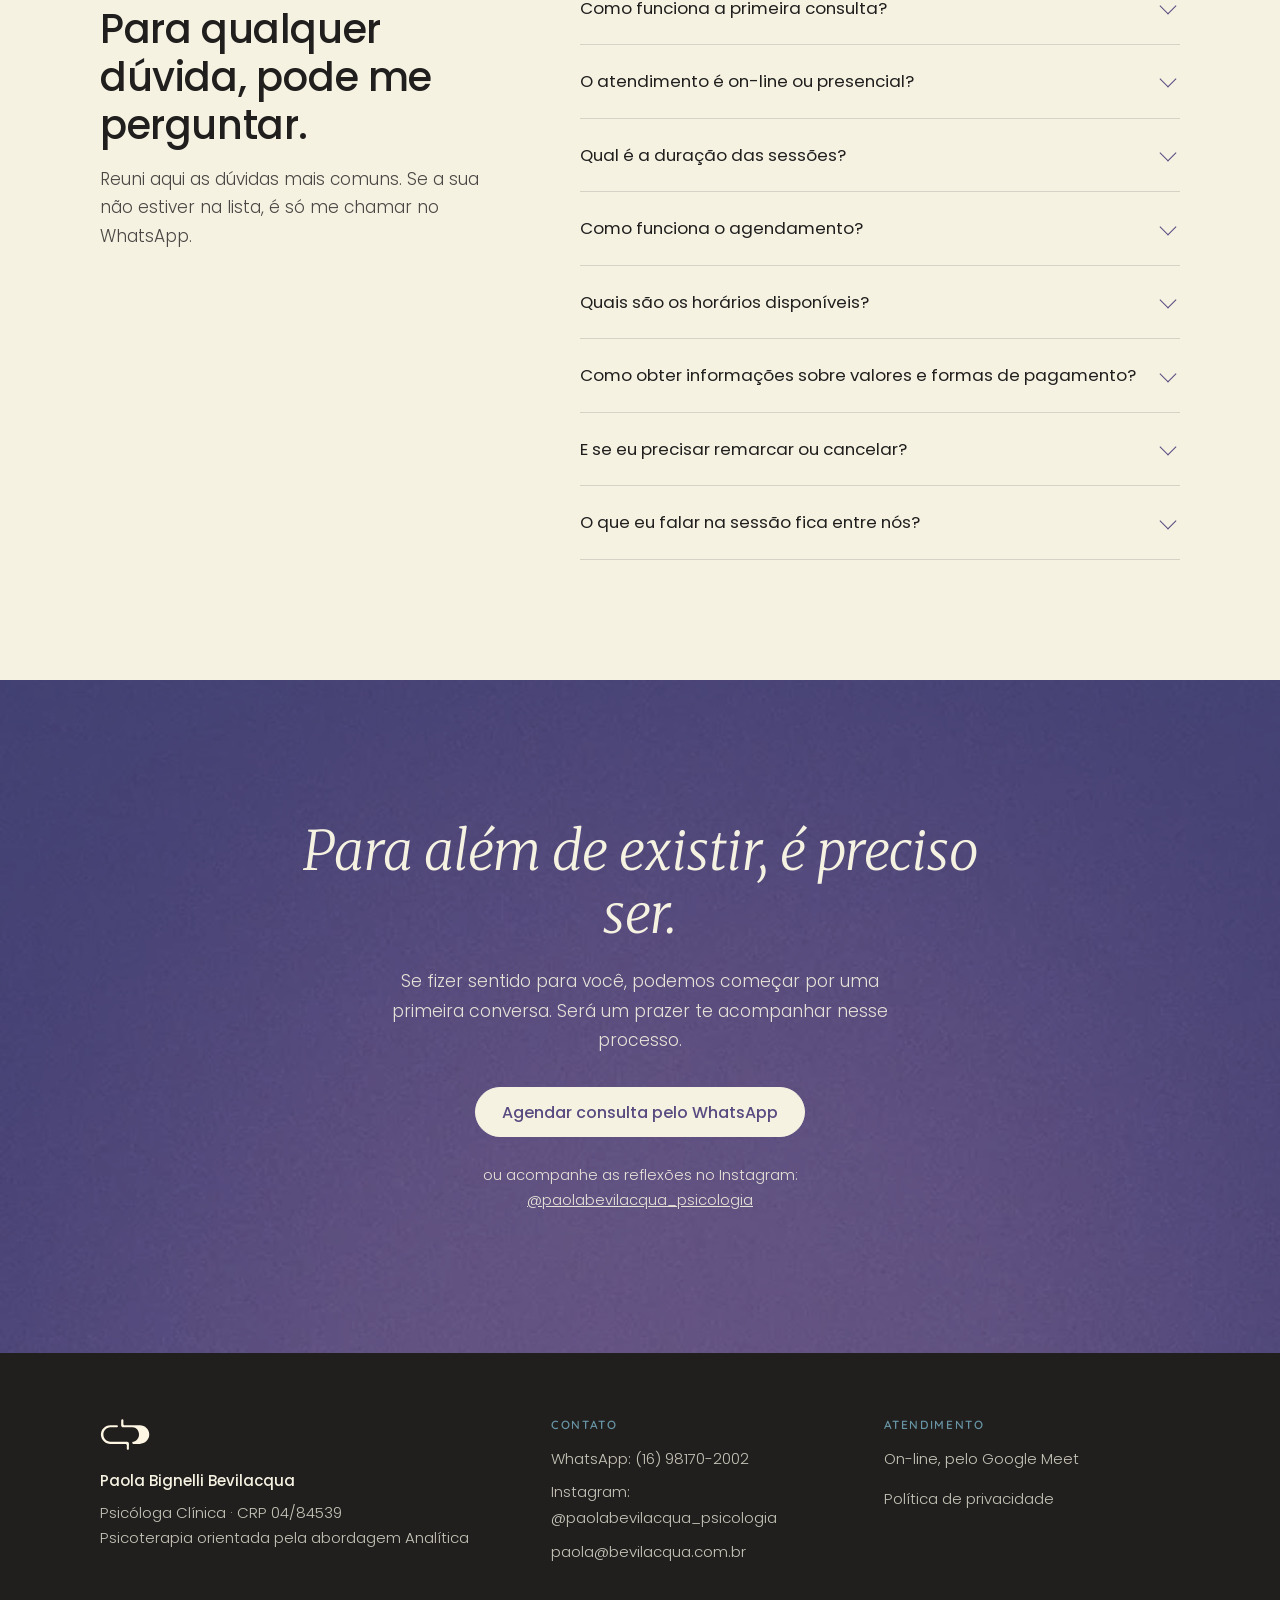
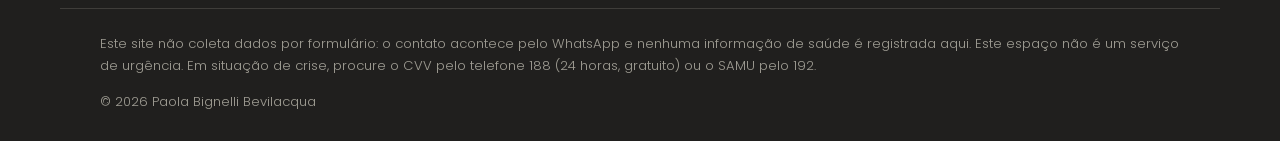
==== commit c7e42b63: "feat: mais animacoes no site da Paola Entrada em cascata no topo (frase palavra por palavra, foto re" ====
--- a/index.html
+++ b/index.html
@@ -20,6 +20,11 @@
   <link href="https://fonts.googleapis.com/css2?family=Merriweather:ital,wght@1,300;1,400&family=Poppins:wght@300;400;500;600&family=Quicksand:wght@500;600&display=swap" rel="stylesheet">
   <link rel="preload" as="image" href="assets/paola.webp">
   <link rel="stylesheet" href="styles.css">
+  <script>
+    // Antes da primeira pintura: liga as animações só para quem não pediu menos movimento.
+    document.documentElement.classList.add("js");
+    if (!matchMedia("(prefers-reduced-motion: reduce)").matches) document.documentElement.classList.add("anima");
+  </script>
 
   <!--
     Google Tag Manager: só ative depois de definir a política de cookies/consentimento.
--- a/styles.css
+++ b/styles.css
@@ -294,12 +294,115 @@
 .flutuante:hover { background: var(--roxo-escuro); }
 @media (max-width: 520px) { .flutuante { width: 56px; padding: 0; justify-content: center; } .flutuante span { display: none; } }
 
-/* Animação discreta de entrada */
+/* ---------- Movimento ----------
+   Tudo depende da classe "anima" no <html>, que só existe quando o visitante não pediu
+   menos movimento no sistema. Sem ela (ou sem JS), a página aparece inteira e parada. */
+:root { --suave: cubic-bezier(.2, .7, .2, 1); }
+
+/* Barra fina de progresso de leitura no topo */
+.topo::after {
+  content: ""; position: absolute; left: 0; bottom: -1px; width: 100%; height: 2px;
+  background: linear-gradient(90deg, var(--teal), var(--roxo));
+  transform: scaleX(var(--prog, 0)); transform-origin: left; opacity: .75;
+}
+
+/* Traço antes das sobrelinhas */
+.sobrelinha::before {
+  content: ""; display: inline-block; width: 26px; height: 1px; margin-right: 12px;
+  vertical-align: middle; background: currentColor; transform-origin: left;
+}
+
+@keyframes sobe { from { opacity: 0; transform: translateY(22px); } to { opacity: 1; transform: none; } }
+@keyframes aparece { from { opacity: 0; } to { opacity: 1; } }
+@keyframes revelaFoto { from { clip-path: inset(100% 0 0 0); transform: scale(1.06); } to { clip-path: inset(0); transform: none; } }
+@keyframes ceu { from { opacity: 0; transform: translate(-26px, -20px); } to { opacity: 1; transform: none; } }
+@keyframes cola { from { opacity: 0; transform: translateY(14px) rotate(-9deg); } to { opacity: 1; transform: rotate(-1.5deg); } }
+@keyframes boia { from { transform: translateY(0) scale(1); } to { transform: translateY(-18px) scale(1.04); } }
+@keyframes pop { 0% { transform: scale(.4); } 70% { transform: scale(1.12); } 100% { transform: scale(1); } }
+@keyframes onda { from { opacity: .55; transform: scale(1); } to { opacity: 0; transform: scale(1.7); } }
+@keyframes respira { from { transform: scale(1.04); } to { transform: scale(1.12) translate(-1.5%, 1%); } }
+
+/* Topo: entrada em cascata ao carregar */
+.anima .topo { animation: aparece .8s ease both; }
+.anima .hero__nome { animation: sobe .9s var(--suave) .05s both; }
+.anima .hero__frase:not(.dividida) { animation: aparece .4s 1.4s both; } /* reserva se o JS não rodar */
+.anima .hero__frase .pal { display: inline-block; animation: sobe .9s var(--suave) both; animation-delay: calc(.2s + var(--i) * 55ms); }
+.anima .hero__lead { animation: sobe .9s var(--suave) .8s both; }
+.anima .hero__acoes { animation: sobe .9s var(--suave) .95s both; }
+.anima .hero__crp { animation: aparece 1s ease 1.15s both; }
+.anima .hero__foto img { animation: revelaFoto 1.4s var(--suave) .15s both; }
+.anima .hero__ceu { animation: ceu 1.5s var(--suave) .4s both; }
+.anima .etiqueta--foto { animation: cola .9s var(--suave) 1.2s both; }
+.anima .hero::before { animation: boia 9s ease-in-out infinite alternate; }
+
+/* Entrada ao rolar; --d é o atraso em cascata calculado no main.js */
+.anima .revela {
+  opacity: 0; transform: translateY(22px);
+  transition: opacity .9s var(--suave), transform .9s var(--suave), filter .9s var(--suave);
+  transition-delay: var(--d, 0ms);
+}
+.anima .revela.ok { opacity: 1; transform: none; }
+.anima h2.revela { filter: blur(6px); }
+.anima h2.revela.ok { filter: none; }
+.anima .sobre__visual.revela { transform: translateX(-28px); }
+.anima .sobre__visual.revela.ok { transform: none; }
+.anima .etiqueta.revela { transform: translateY(14px) rotate(-8deg); }
+.anima .etiqueta.revela.ok { transform: rotate(-1.5deg); }
+.anima .sobrelinha.revela::before { transform: scaleX(0); transition: transform 1s var(--suave) .25s; }
+.anima .sobrelinha.revela.ok::before { transform: scaleX(1); }
+.anima .passos li.ok .passos__n { animation: pop .7s var(--suave) calc(var(--d, 0ms) + .2s) both; }
+.anima .sobre__visual.ok .sobre__quadro > img { animation: sobe 1s var(--suave) .4s both; }
+.anima .sobre__visual.ok blockquote { animation: sobe 1s var(--suave) .6s both; }
+
+/* Textura do convite final respira devagar */
+.final { position: relative; overflow: hidden; isolation: isolate; }
+.anima .final { background-image: none; } /* a textura passa para o ::before, que se move */
+.anima .final::before {
+  content: ""; position: absolute; inset: 0; z-index: -1;
+  background: url("assets/textura-teal.webp") center/cover; mix-blend-mode: soft-light; opacity: .55;
+  animation: respira 18s ease-in-out infinite alternate;
+}
+
+/* Respostas do FAQ abrem deslizando (navegadores com ::details-content) */
+html { interpolate-size: allow-keywords; }
+.faq details::details-content { block-size: 0; overflow: hidden; transition: block-size .45s var(--suave), content-visibility .45s allow-discrete; }
+.faq details[open]::details-content { block-size: auto; }
+.anima .faq details[open] p { animation: sobe .6s var(--suave) both; }
+
+/* Passar o mouse */
+.demanda { position: relative; transition: background .35s ease; }
+.demanda::before {
+  content: ""; position: absolute; left: 0; top: 0; width: 100%; height: 2px;
+  background: var(--teal); transform: scaleX(0); transform-origin: left; transition: transform .55s var(--suave);
+}
+.demanda h3 { transition: transform .35s var(--suave); }
+.demanda:hover { background: #fff; }
+.demanda:hover::before { transform: scaleX(1); }
+.demanda:hover h3 { transform: translateX(4px); }
+.valores li { transition: background .35s ease, border-color .35s ease; }
+.valores li:hover { background: rgba(245, 242, 226, .08); border-color: rgba(245, 242, 226, .6); }
+.passos li { transition: border-color .35s ease, box-shadow .35s ease; }
+.passos li:hover { border-color: rgba(88, 75, 128, .35); box-shadow: 0 12px 30px -18px rgba(88, 75, 128, .45); }
+.hero__foto img { transition: filter .6s ease; }
+.hero__foto:hover img { filter: saturate(1.08) brightness(1.03); }
+.menu a { position: relative; }
+.menu a::after {
+  content: ""; position: absolute; left: 0; right: 0; bottom: -4px; height: 1px;
+  background: currentColor; transform: scaleX(0); transition: transform .35s var(--suave);
+}
+.menu a:hover::after { transform: scaleX(1); }
+
+/* Botão flutuante: três ondas suaves quando aparece */
+.flutuante::after {
+  content: ""; position: absolute; inset: 0; border-radius: inherit;
+  border: 2px solid var(--roxo); opacity: 0; pointer-events: none;
+}
+.anima .flutuante.ver::after { animation: onda 2.2s ease-out .6s 3; }
+
+/* Sem animação: tudo visível e parado */
 .revela { opacity: 1; }
-.js .revela { opacity: 0; transform: translateY(14px); transition: opacity .7s ease, transform .7s ease; }
-.js .revela.ok { opacity: 1; transform: none; }
 @media (prefers-reduced-motion: reduce) {
   html { scroll-behavior: auto; }
-  .js .revela { opacity: 1; transform: none; transition: none; }
-  .btn, .flutuante { transition: none; }
-}
+  .btn, .flutuante, .demanda, .demanda::before, .menu a::after { transition: none; }
+  .faq details::details-content { transition: none; }
+}
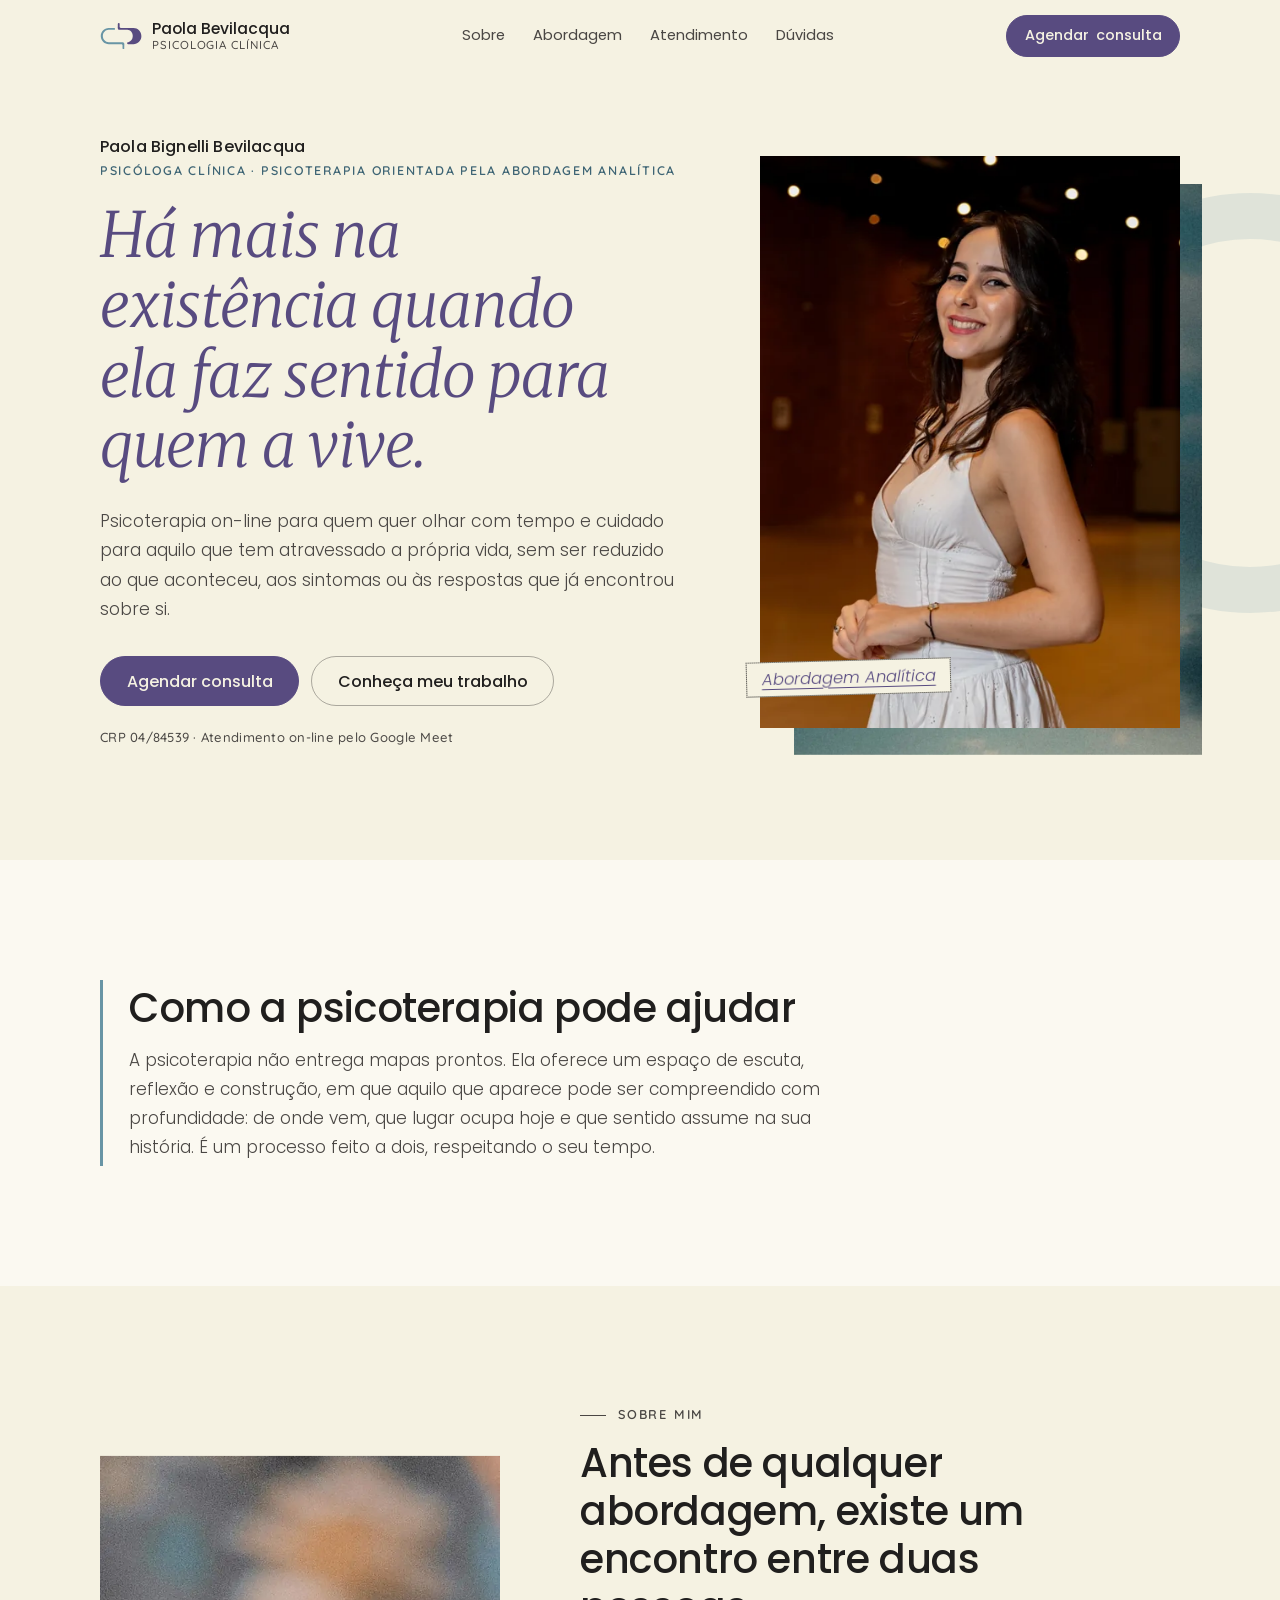
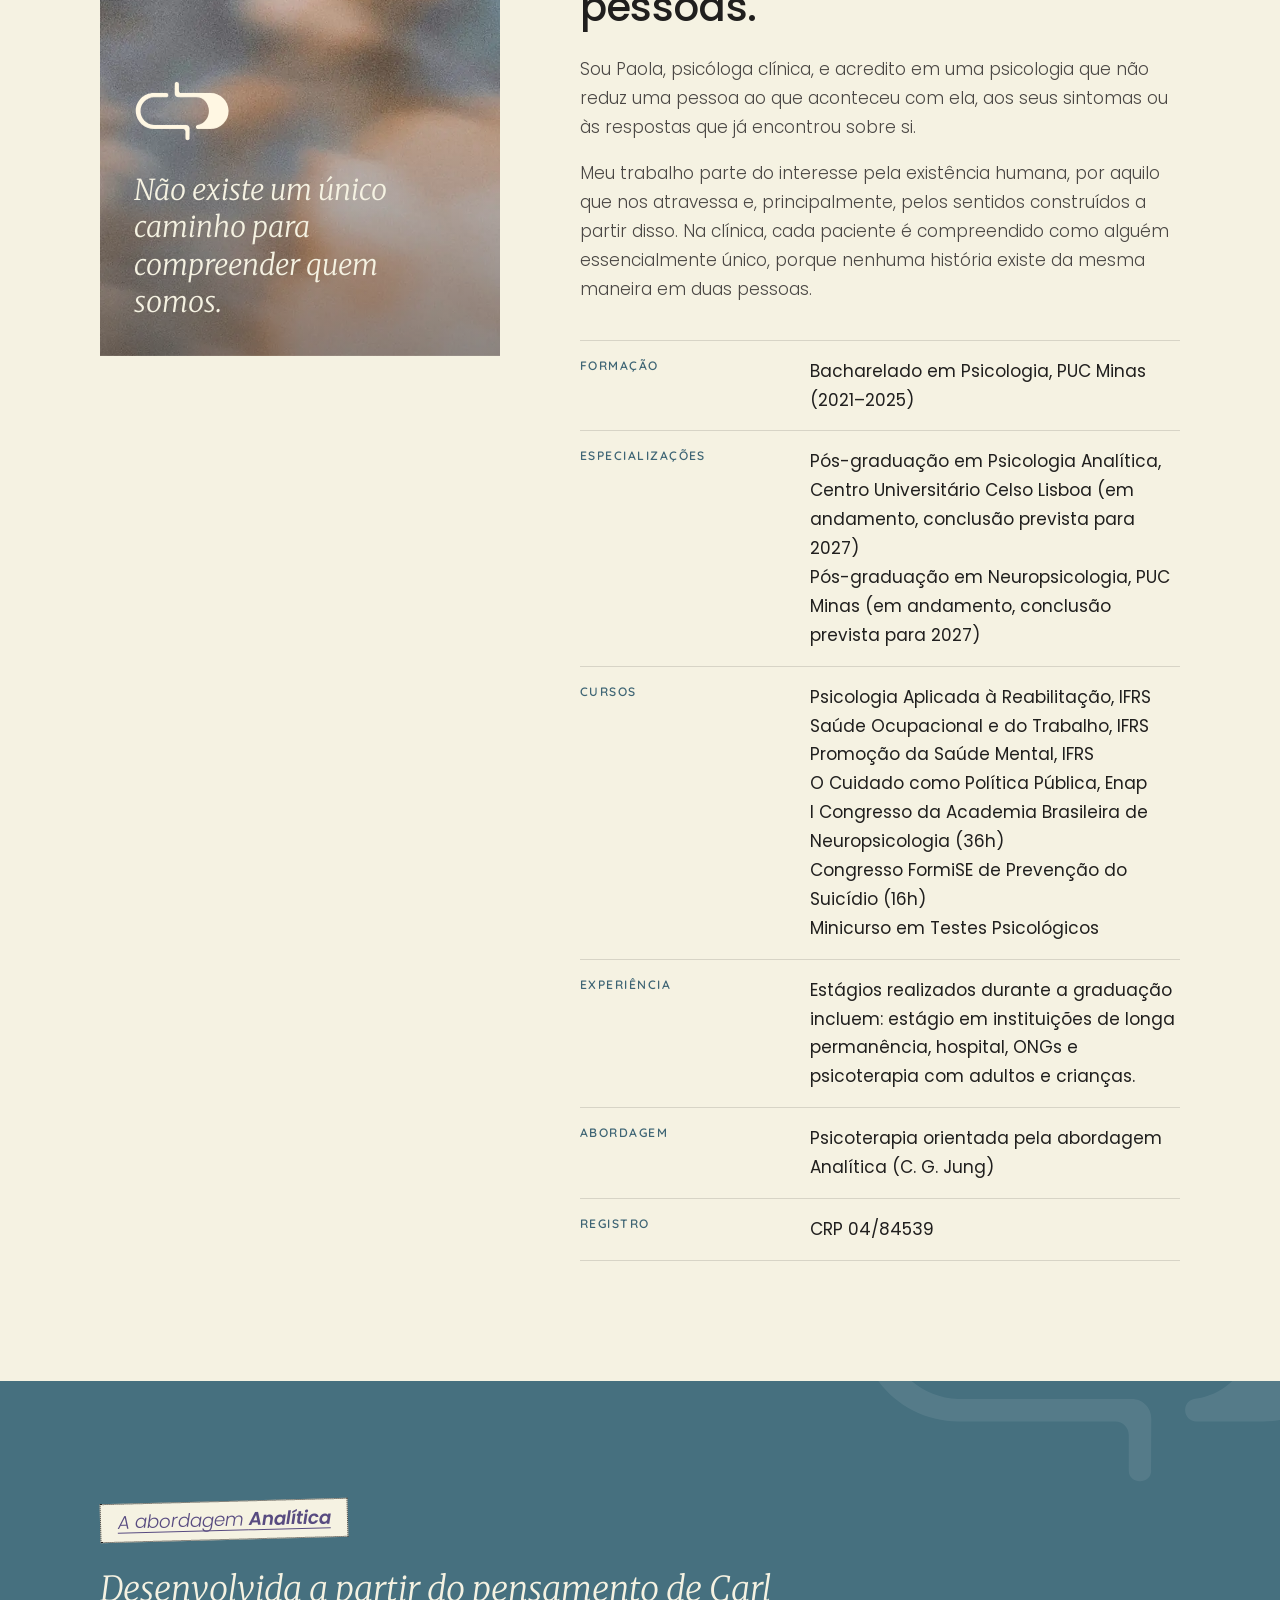
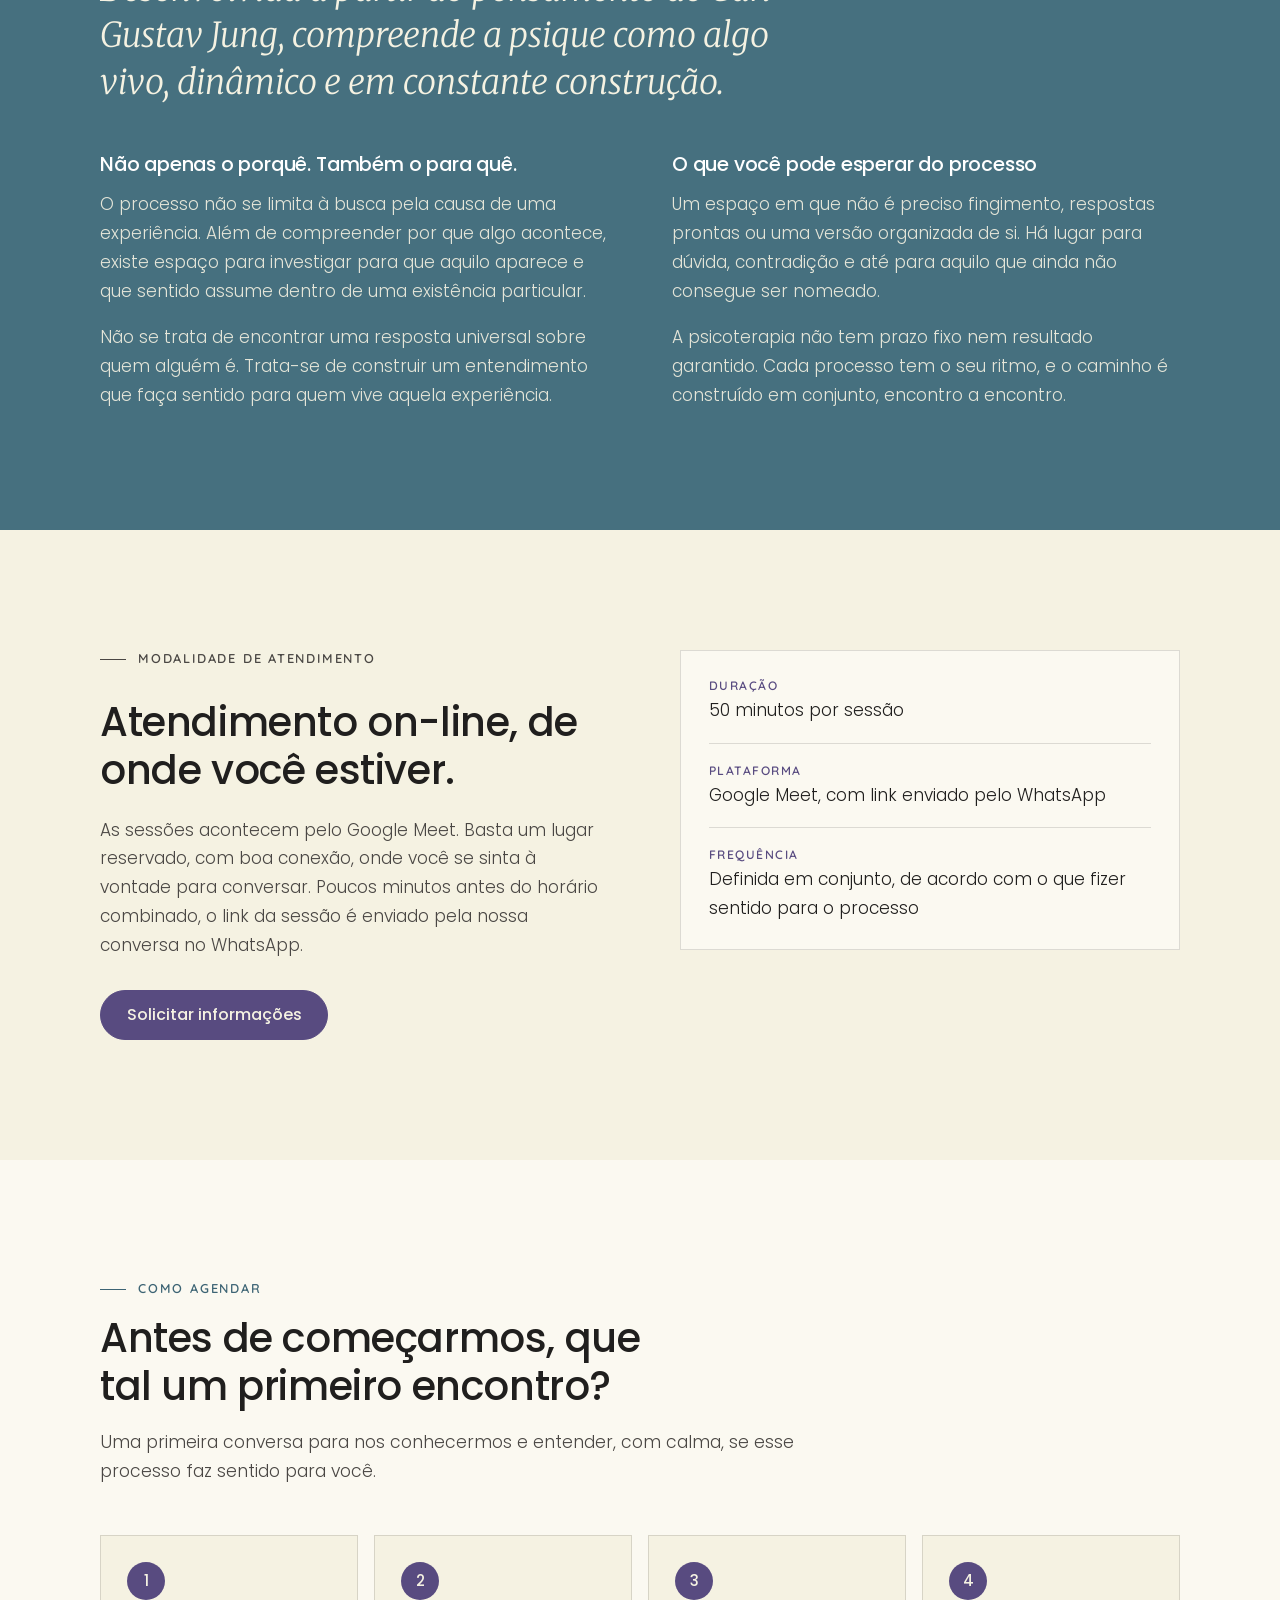
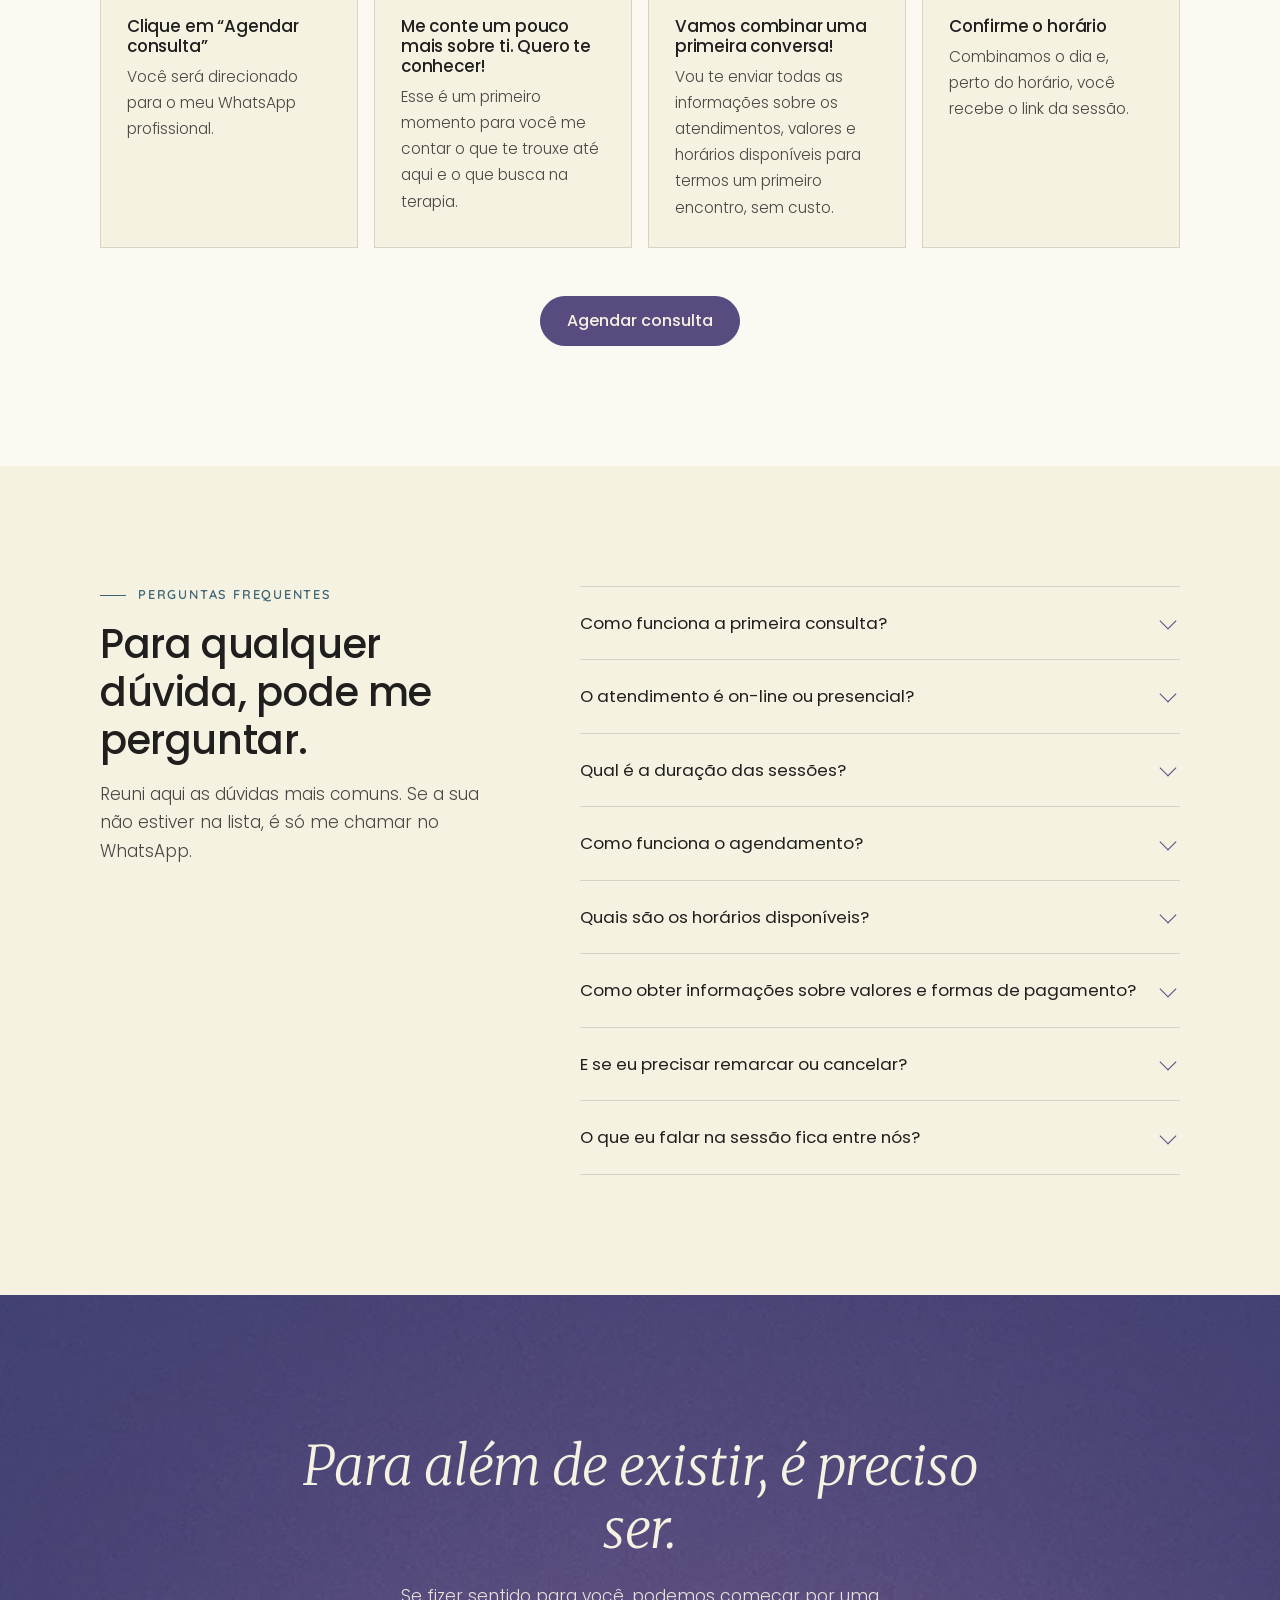
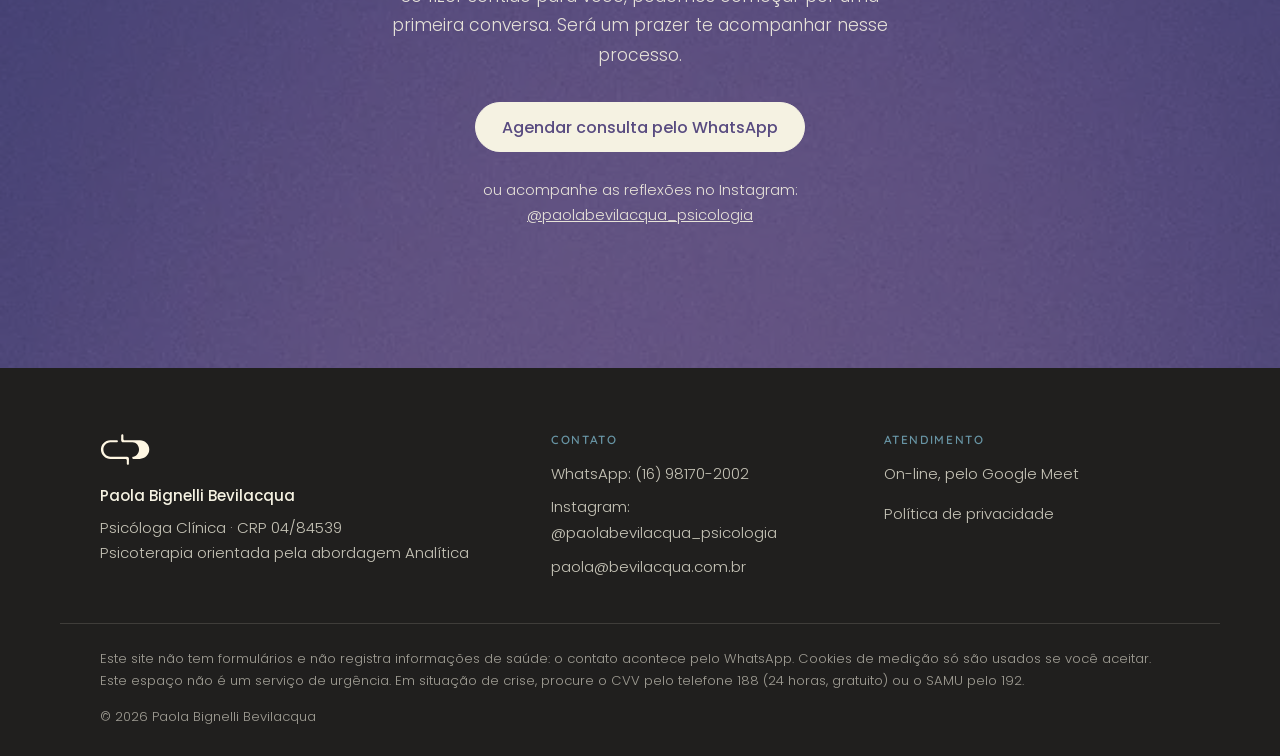
==== commit be4534f5: "feat: site pronto para campanhas e texto enxuto Tira temas, valores, pagamento e remarcacao; passos " ====
--- a/index.html
+++ b/index.html
@@ -5,7 +5,7 @@
   <meta name="viewport" content="width=device-width, initial-scale=1">
   <title>Paola Bevilacqua | Psicóloga Clínica · Psicoterapia on-line orientada pela abordagem Analítica</title>
   <meta name="description" content="Psicoterapia on-line orientada pela abordagem Analítica, com Paola Bignelli Bevilacqua, psicóloga clínica (CRP 04/84539). Sessões de 50 minutos pelo Google Meet. Agende pelo WhatsApp.">
-  <link rel="canonical" href="https://www.SEU-DOMINIO.com.br/">
+  <link rel="canonical" href="https://paola-bevilacqua.vercel.app/">
   <meta name="theme-color" content="#584B80">
   <link rel="icon" href="assets/favicon.svg" type="image/svg+xml">
 
@@ -13,7 +13,8 @@
   <meta property="og:locale" content="pt_BR">
   <meta property="og:title" content="Paola Bevilacqua | Psicóloga Clínica">
   <meta property="og:description" content="Há mais na existência quando ela faz sentido para quem a vive. Psicoterapia on-line orientada pela abordagem Analítica.">
-  <meta property="og:image" content="assets/og.jpg">
+  <meta property="og:url" content="https://paola-bevilacqua.vercel.app/">
+  <meta property="og:image" content="https://paola-bevilacqua.vercel.app/assets/og.jpg">
 
   <link rel="preconnect" href="https://fonts.googleapis.com">
   <link rel="preconnect" href="https://fonts.gstatic.com" crossorigin>
@@ -26,11 +27,6 @@
     if (!matchMedia("(prefers-reduced-motion: reduce)").matches) document.documentElement.classList.add("anima");
   </script>
 
-  <!--
-    Google Tag Manager: só ative depois de definir a política de cookies/consentimento.
-    Troque GTM-XXXXXXX pelo ID real e descomente.
-  <script>(function(w,d,s,l,i){w[l]=w[l]||[];w[l].push({'gtm.start':new Date().getTime(),event:'gtm.js'});var f=d.getElementsByTagName(s)[0],j=d.createElement(s),dl=l!='dataLayer'?'&l='+l:'';j.async=true;j.src='https://www.googletagmanager.com/gtm.js?id='+i+dl;f.parentNode.insertBefore(j,f);})(window,document,'script','dataLayer','GTM-XXXXXXX');</script>
-  -->
 
   <script type="application/ld+json">
   {
@@ -98,41 +94,8 @@
     <!-- 2. IDENTIFICAÇÃO -->
     <section class="sec sec--claro" id="identificacao" aria-labelledby="t-ident">
       <div class="wrap">
-        <header class="sec__cab">
-          <p class="sobrelinha">Talvez algo disso faça sentido para você</p>
-          <h2 id="t-ident">Ninguém precisa chegar à terapia com a pergunta pronta.</h2>
-          <p class="sec__intro">Às vezes, o que traz alguém até aqui é só a sensação de que algo pede para ser olhado. Alguns dos temas que costumam aparecer no consultório:</p>
-        </header>
-
-        <ul class="demandas">
-          <li class="demanda revela">
-            <h3>Ansiedade e angústia</h3>
-            <p>Uma mesma ansiedade precisa significar a mesma coisa para todas as pessoas?</p>
-          </li>
-          <li class="demanda revela">
-            <h3>Relações e vínculos</h3>
-            <p>Por que certas histórias parecem se repetir nas relações que construo?</p>
-          </li>
-          <li class="demanda revela">
-            <h3>Autoconhecimento e identidade</h3>
-            <p>Quanto daquilo que acredito sobre mim foi, de fato, escolhido por mim?</p>
-          </li>
-          <li class="demanda revela">
-            <h3>Papéis e expectativas</h3>
-            <p>Quem sou eu quando não estou cumprindo nenhum dos papéis que ocupo?</p>
-          </li>
-          <li class="demanda revela">
-            <h3>Momentos de transição</h3>
-            <p>O que muda quando a vida deixa de caber no formato de antes?</p>
-          </li>
-          <li class="demanda revela">
-            <h3>Solidão e reconhecimento</h3>
-            <p>É possível estar perto de alguém e, ainda assim, não se sentir reconhecido?</p>
-          </li>
-        </ul>
-
         <div class="ajuda revela">
-          <h3>Como a psicoterapia pode ajudar</h3>
+          <h2 id="t-ident">Como a psicoterapia pode ajudar</h2>
           <p>A psicoterapia não entrega mapas prontos. Ela oferece um espaço de escuta, reflexão e construção, em que aquilo que aparece pode ser compreendido com profundidade: de onde vem, que lugar ocupa hoje e que sentido assume na sua história. É um processo feito a dois, respeitando o seu tempo.</p>
         </div>
       </div>
@@ -206,15 +169,6 @@
             <p>A psicoterapia não tem prazo fixo nem resultado garantido. Cada processo tem o seu ritmo, e o caminho é construído em conjunto, encontro a encontro.</p>
           </div>
         </div>
-
-        <h3 class="valores__titulo">O que sustenta o meu trabalho</h3>
-        <ul class="valores">
-          <li class="revela"><strong>Sensibilidade</strong><span>A pessoa vem antes da técnica.</span></li>
-          <li class="revela"><strong>Alteridade</strong><span>Reconhecer o outro como singularmente outro.</span></li>
-          <li class="revela"><strong>Pertencimento</strong><span>Criar espaço para voltar a se reconhecer em si.</span></li>
-          <li class="revela"><strong>Confiabilidade</strong><span>Confiança se constrói na consistência da relação.</span></li>
-          <li class="revela"><strong>Conhecimento</strong><span>A teoria orienta. A pessoa conduz o sentido.</span></li>
-        </ul>
       </div>
     </section>
 
@@ -231,8 +185,6 @@
           <li><span class="praticas__k">Duração</span><span>50 minutos por sessão</span></li>
           <li><span class="praticas__k">Plataforma</span><span>Google Meet, com link enviado pelo WhatsApp</span></li>
           <li><span class="praticas__k">Frequência</span><span>Definida em conjunto, de acordo com o que fizer sentido para o processo</span></li>
-          <li><span class="praticas__k">Pagamento</span><span>Realizado antes de cada sessão; o dia é combinado antes do início dos encontros</span></li>
-          <li><span class="praticas__k">Remarcação</span><span>Pedidos de remarcação ou cancelamento com até 6 horas de antecedência</span></li>
         </ul>
       </div>
     </section>
@@ -247,8 +199,8 @@
         </header>
         <ol class="passos">
           <li class="revela"><span class="passos__n">1</span><h3>Clique em “Agendar consulta”</h3><p>Você será direcionado para o meu WhatsApp profissional.</p></li>
-          <li class="revela"><span class="passos__n">2</span><h3>Me conte que veio pelo site</h3><p>Não é preciso explicar tudo por mensagem. Isso fica para o nosso encontro.</p></li>
-          <li class="revela"><span class="passos__n">3</span><h3>Receba as informações</h3><p>Envio os horários disponíveis, valores e como funcionam os atendimentos.</p></li>
+          <li class="revela"><span class="passos__n">2</span><h3>Me conte um pouco mais sobre ti. Quero te conhecer!</h3><p>Esse é um primeiro momento para você me contar o que te trouxe até aqui e o que busca na terapia.</p></li>
+          <li class="revela"><span class="passos__n">3</span><h3>Vamos combinar uma primeira conversa!</h3><p>Vou te enviar todas as informações sobre os atendimentos, valores e horários disponíveis para termos um primeiro encontro, sem custo.</p></li>
           <li class="revela"><span class="passos__n">4</span><h3>Confirme o horário</h3><p>Combinamos o dia e, perto do horário, você recebe o link da sessão.</p></li>
         </ol>
         <div class="centro">
@@ -268,7 +220,7 @@
         <div class="faq__lista">
           <details>
             <summary>Como funciona a primeira consulta?</summary>
-            <p>É um momento para conversarmos com calma sobre o que te trouxe até aqui, o que tem atravessado esse momento da sua vida e o que você busca na terapia. Você também conhece minha forma de trabalhar, tira suas dúvidas e sente como é estar nesse espaço comigo. Depois dessa conversa, você pode perceber com mais tranquilidade se o processo faz sentido para você.</p>
+            <p>O primeiro encontro é sem custo. É um momento para conversarmos com calma sobre o que te trouxe até aqui, o que tem atravessado esse momento da sua vida e o que você busca na terapia. Você também conhece minha forma de trabalhar, tira suas dúvidas e sente como é estar nesse espaço comigo. Depois dessa conversa, você pode perceber com mais tranquilidade se o processo faz sentido para você.</p>
           </details>
           <details>
             <summary>O atendimento é on-line ou presencial?</summary>
@@ -333,18 +285,27 @@
         <p class="rodape__k">Atendimento</p>
         <p>On-line, pelo Google Meet</p>
         <p><a href="politica-de-privacidade.html">Política de privacidade</a></p>
+        <p><button class="link-cookies" type="button" data-cookies-abrir hidden>Preferências de cookies</button></p>
       </div>
     </div>
     <div class="wrap rodape__nota">
-      <p>Este site não coleta dados por formulário: o contato acontece pelo WhatsApp e nenhuma informação de saúde é registrada aqui. Este espaço não é um serviço de urgência. Em situação de crise, procure o CVV pelo telefone 188 (24 horas, gratuito) ou o SAMU pelo 192.</p>
+      <p>Este site não tem formulários e não registra informações de saúde: o contato acontece pelo WhatsApp. Cookies de medição só são usados se você aceitar. Este espaço não é um serviço de urgência. Em situação de crise, procure o CVV pelo telefone 188 (24 horas, gratuito) ou o SAMU pelo 192.</p>
       <p>© <span data-ano>2026</span> Paola Bignelli Bevilacqua</p>
     </div>
   </footer>
 
   <a class="flutuante" href="#" data-agendar="flutuante" aria-label="Agendar consulta pelo WhatsApp">
     <svg viewBox="0 0 24 24" width="24" height="24" aria-hidden="true"><path fill="currentColor" d="M12 2a10 10 0 0 0-8.6 15.1L2 22l5-1.3A10 10 0 1 0 12 2Zm0 18.2a8.2 8.2 0 0 1-4.2-1.2l-.3-.2-3 .8.8-2.9-.2-.3A8.2 8.2 0 1 1 12 20.2Zm4.5-6.1c-.2-.1-1.5-.7-1.7-.8-.2-.1-.4-.1-.6.1l-.8 1c-.1.2-.3.2-.5.1a6.7 6.7 0 0 1-3.3-2.9c-.2-.4.2-.4.7-1.3.1-.2 0-.3 0-.4l-.8-1.8c-.2-.5-.4-.4-.6-.4h-.5a1 1 0 0 0-.7.3 3 3 0 0 0-.9 2.2 5.2 5.2 0 0 0 1.1 2.7 11.8 11.8 0 0 0 4.5 4c1.7.7 2.3.8 3.1.6a2.7 2.7 0 0 0 1.8-1.2 2.2 2.2 0 0 0 .2-1.2c-.1-.1-.3-.2-.5-.3Z"/></svg>
-    <span>Agendar</span>
+    <span>Agendar consulta</span>
   </a>
+
+  <div class="cookies" id="cookies" role="region" aria-label="Aviso de cookies" hidden>
+    <p>Usamos cookies para medir as visitas e o resultado das campanhas. Nenhuma informação de saúde é coletada. <a href="politica-de-privacidade.html">Saiba mais</a></p>
+    <div class="cookies__acoes">
+      <button class="btn btn--sm" type="button" data-cookies="aceito">Aceitar</button>
+      <button class="btn btn--sm btn--ghost" type="button" data-cookies="recusado">Recusar</button>
+    </div>
+  </div>
 
   <script src="main.js" defer></script>
 </body>
--- a/styles.css
+++ b/styles.css
@@ -156,16 +156,9 @@
 .sec__intro { color: var(--tinta-2); font-size: 1.08rem; }
 @media (min-width: 900px) { .sec { padding: 120px 0; } }
 
-/* Identificação */
-.demandas { list-style: none; margin: 0 0 56px; padding: 0; display: grid; gap: 1px; background: var(--linha); border: 1px solid var(--linha); }
-.demanda { background: var(--creme-2); padding: 28px 26px 30px; }
-.demanda h3 { font-size: 1.08rem; font-weight: 500; margin-bottom: 10px; color: var(--roxo); }
-.demanda p { font: italic 300 1.02rem/1.6 var(--f-serif); color: var(--tinta-2); }
-@media (min-width: 640px) { .demandas { grid-template-columns: repeat(2, 1fr); } }
-@media (min-width: 980px) { .demandas { grid-template-columns: repeat(3, 1fr); } }
 
 .ajuda { border-left: 3px solid var(--teal); padding: 4px 0 4px 26px; max-width: 46rem; }
-.ajuda h3 { font-size: 1.3rem; margin-bottom: 12px; }
+.sec .ajuda h2 { margin-bottom: 14px; max-width: none; }
 .ajuda p { color: var(--tinta-2); }
 
 /* Sobre */
@@ -199,18 +192,11 @@
 .sec__cab--largo { max-width: 52rem; }
 .sec__cab--largo .etiqueta { margin-bottom: 26px; }
 .sec--teal h2.serif { font-size: clamp(1.45rem, 3.2vw, 2.15rem); line-height: 1.35; max-width: 34ch; }
-.abord__cols { display: grid; gap: 40px; margin-bottom: 72px; }
+.abord__cols { display: grid; gap: 40px; }
 .abord__cols h3 { font-size: 1.22rem; margin-bottom: 14px; }
 .abord__cols p { color: rgba(245, 242, 226, .9); }
 @media (min-width: 860px) { .abord__cols { grid-template-columns: 1fr 1fr; gap: 64px; } }
 
-.valores__titulo { font: 600 .8rem/1.4 var(--f-apoio) !important; letter-spacing: .14em; text-transform: uppercase; color: var(--creme) !important; opacity: .85; margin-bottom: 20px; }
-.valores { list-style: none; margin: 0; padding: 0; display: grid; gap: 12px; }
-.valores li { border: 1px solid rgba(245, 242, 226, .28); padding: 20px 22px; display: flex; flex-direction: column; gap: 6px; }
-.valores strong { font-weight: 500; font-size: 1.05rem; }
-.valores span { font: italic 300 .95rem/1.5 var(--f-serif); color: rgba(245, 242, 226, .88); }
-@media (min-width: 640px) { .valores { grid-template-columns: repeat(2, 1fr); } }
-@media (min-width: 1000px) { .valores { grid-template-columns: repeat(5, 1fr); } }
 
 /* Modalidades */
 .modal { display: grid; gap: 48px; align-items: start; }
@@ -292,7 +278,6 @@
 }
 .flutuante.ver { transform: none; opacity: 1; }
 .flutuante:hover { background: var(--roxo-escuro); }
-@media (max-width: 520px) { .flutuante { width: 56px; padding: 0; justify-content: center; } .flutuante span { display: none; } }
 
 /* ---------- Movimento ----------
    Tudo depende da classe "anima" no <html>, que só existe quando o visitante não pediu
@@ -370,17 +355,6 @@
 .anima .faq details[open] p { animation: sobe .6s var(--suave) both; }
 
 /* Passar o mouse */
-.demanda { position: relative; transition: background .35s ease; }
-.demanda::before {
-  content: ""; position: absolute; left: 0; top: 0; width: 100%; height: 2px;
-  background: var(--teal); transform: scaleX(0); transform-origin: left; transition: transform .55s var(--suave);
-}
-.demanda h3 { transition: transform .35s var(--suave); }
-.demanda:hover { background: #fff; }
-.demanda:hover::before { transform: scaleX(1); }
-.demanda:hover h3 { transform: translateX(4px); }
-.valores li { transition: background .35s ease, border-color .35s ease; }
-.valores li:hover { background: rgba(245, 242, 226, .08); border-color: rgba(245, 242, 226, .6); }
 .passos li { transition: border-color .35s ease, box-shadow .35s ease; }
 .passos li:hover { border-color: rgba(88, 75, 128, .35); box-shadow: 0 12px 30px -18px rgba(88, 75, 128, .45); }
 .hero__foto img { transition: filter .6s ease; }
@@ -399,10 +373,37 @@
 }
 .anima .flutuante.ver::after { animation: onda 2.2s ease-out .6s 3; }
 
+/* Celular: WhatsApp sempre visível, em barra fixa */
+@media (max-width: 767px) {
+  .flutuante {
+    left: 12px; right: 12px; bottom: calc(12px + env(safe-area-inset-bottom));
+    justify-content: center; transform: none; opacity: 1;
+  }
+  .anima .flutuante.ver::after { animation: none; }
+  .rodape { padding-bottom: 96px; }
+}
+
+/* Aviso de cookies */
+.cookies {
+  position: fixed; z-index: 40; left: 18px; bottom: 18px; width: min(560px, calc(100% - 240px));
+  display: flex; flex-direction: column; gap: 14px; padding: 20px 22px;
+  background: var(--creme-2); border: 1px solid var(--linha); border-radius: var(--raio);
+  box-shadow: 0 14px 40px rgba(32, 31, 30, .2); font-size: .92rem; line-height: 1.55;
+}
+.cookies[hidden] { display: none; }
+.cookies p { margin: 0; color: var(--tinta-2); }
+.cookies__acoes { display: flex; flex-wrap: wrap; gap: 10px; }
+.link-cookies { padding: 0; background: none; border: 0; color: inherit; font: inherit; cursor: pointer; }
+.link-cookies:hover { color: var(--creme); text-decoration: underline; }
+.link-cookies[hidden] { display: none; }
+@media (max-width: 767px) {
+  .cookies { left: 12px; right: 12px; width: auto; bottom: calc(80px + env(safe-area-inset-bottom)); }
+}
+
 /* Sem animação: tudo visível e parado */
 .revela { opacity: 1; }
 @media (prefers-reduced-motion: reduce) {
   html { scroll-behavior: auto; }
-  .btn, .flutuante, .demanda, .demanda::before, .menu a::after { transition: none; }
+  .btn, .flutuante, .menu a::after { transition: none; }
   .faq details::details-content { transition: none; }
 }
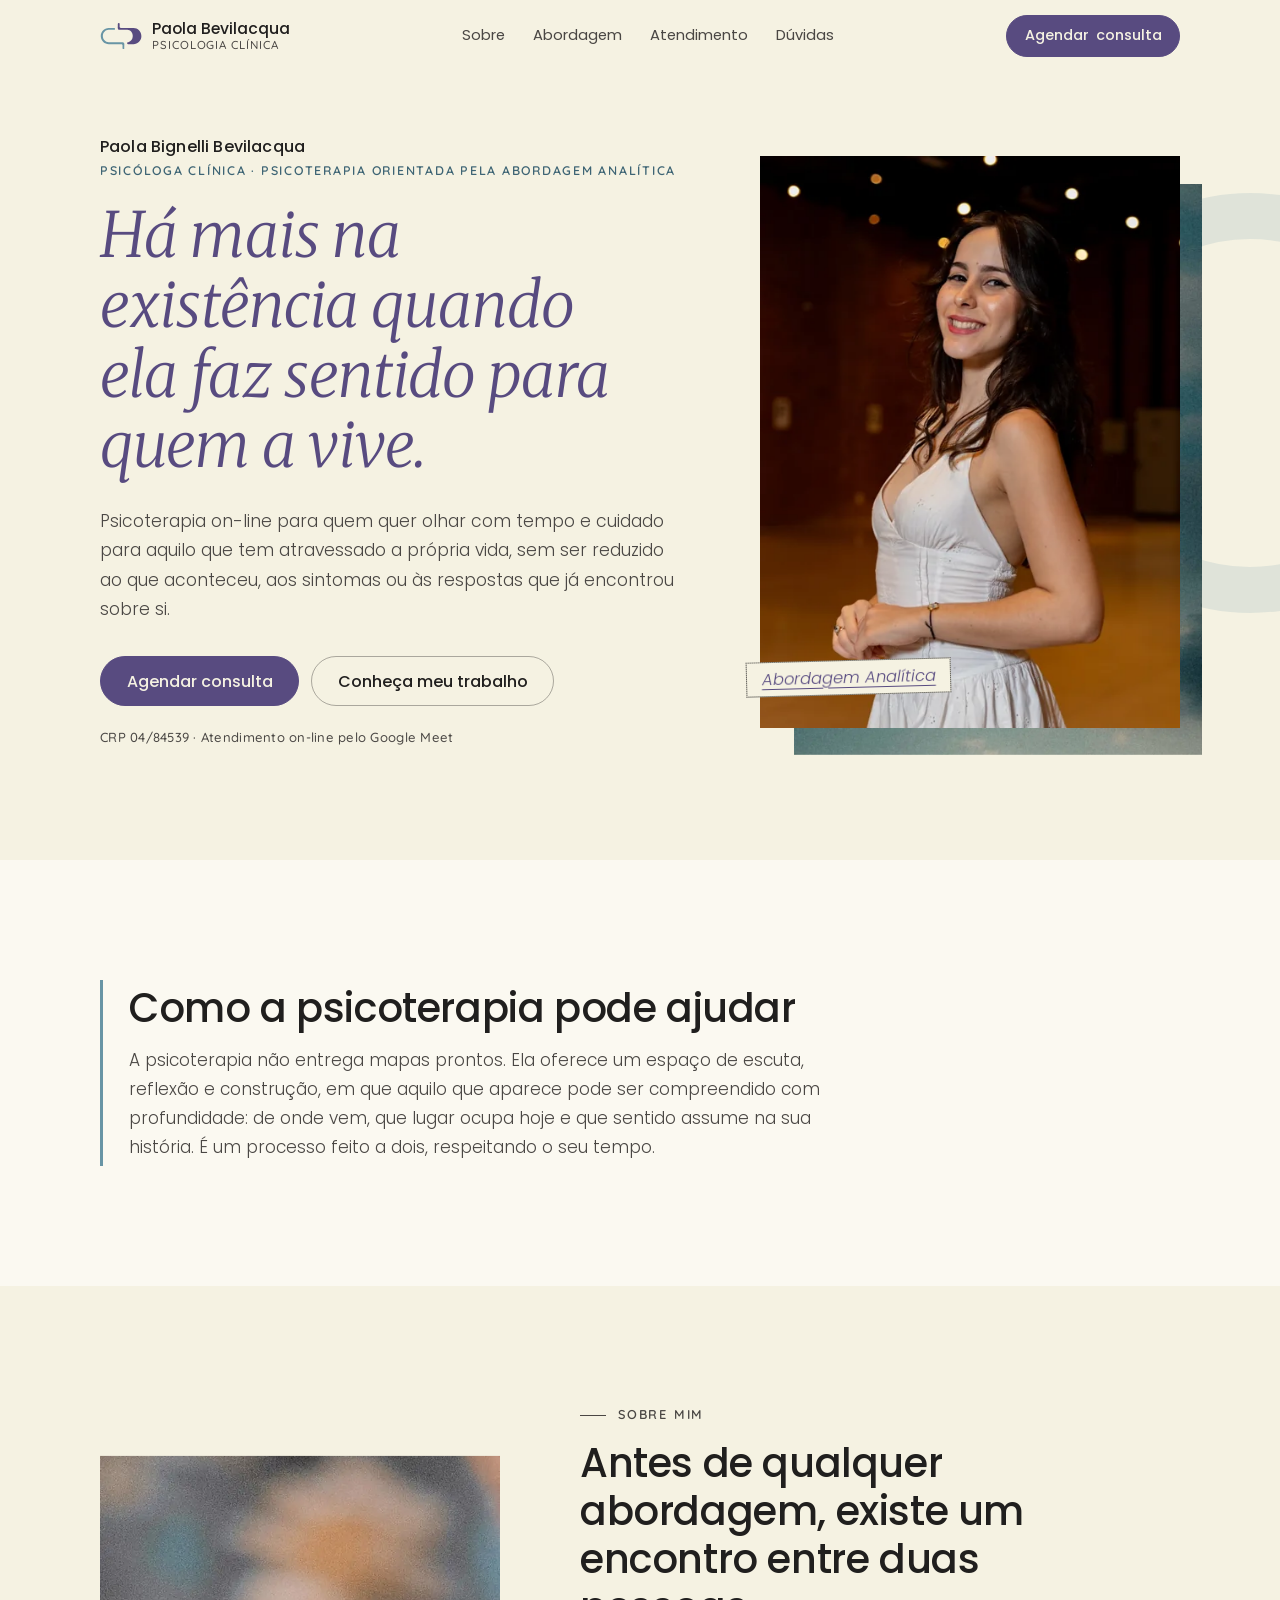
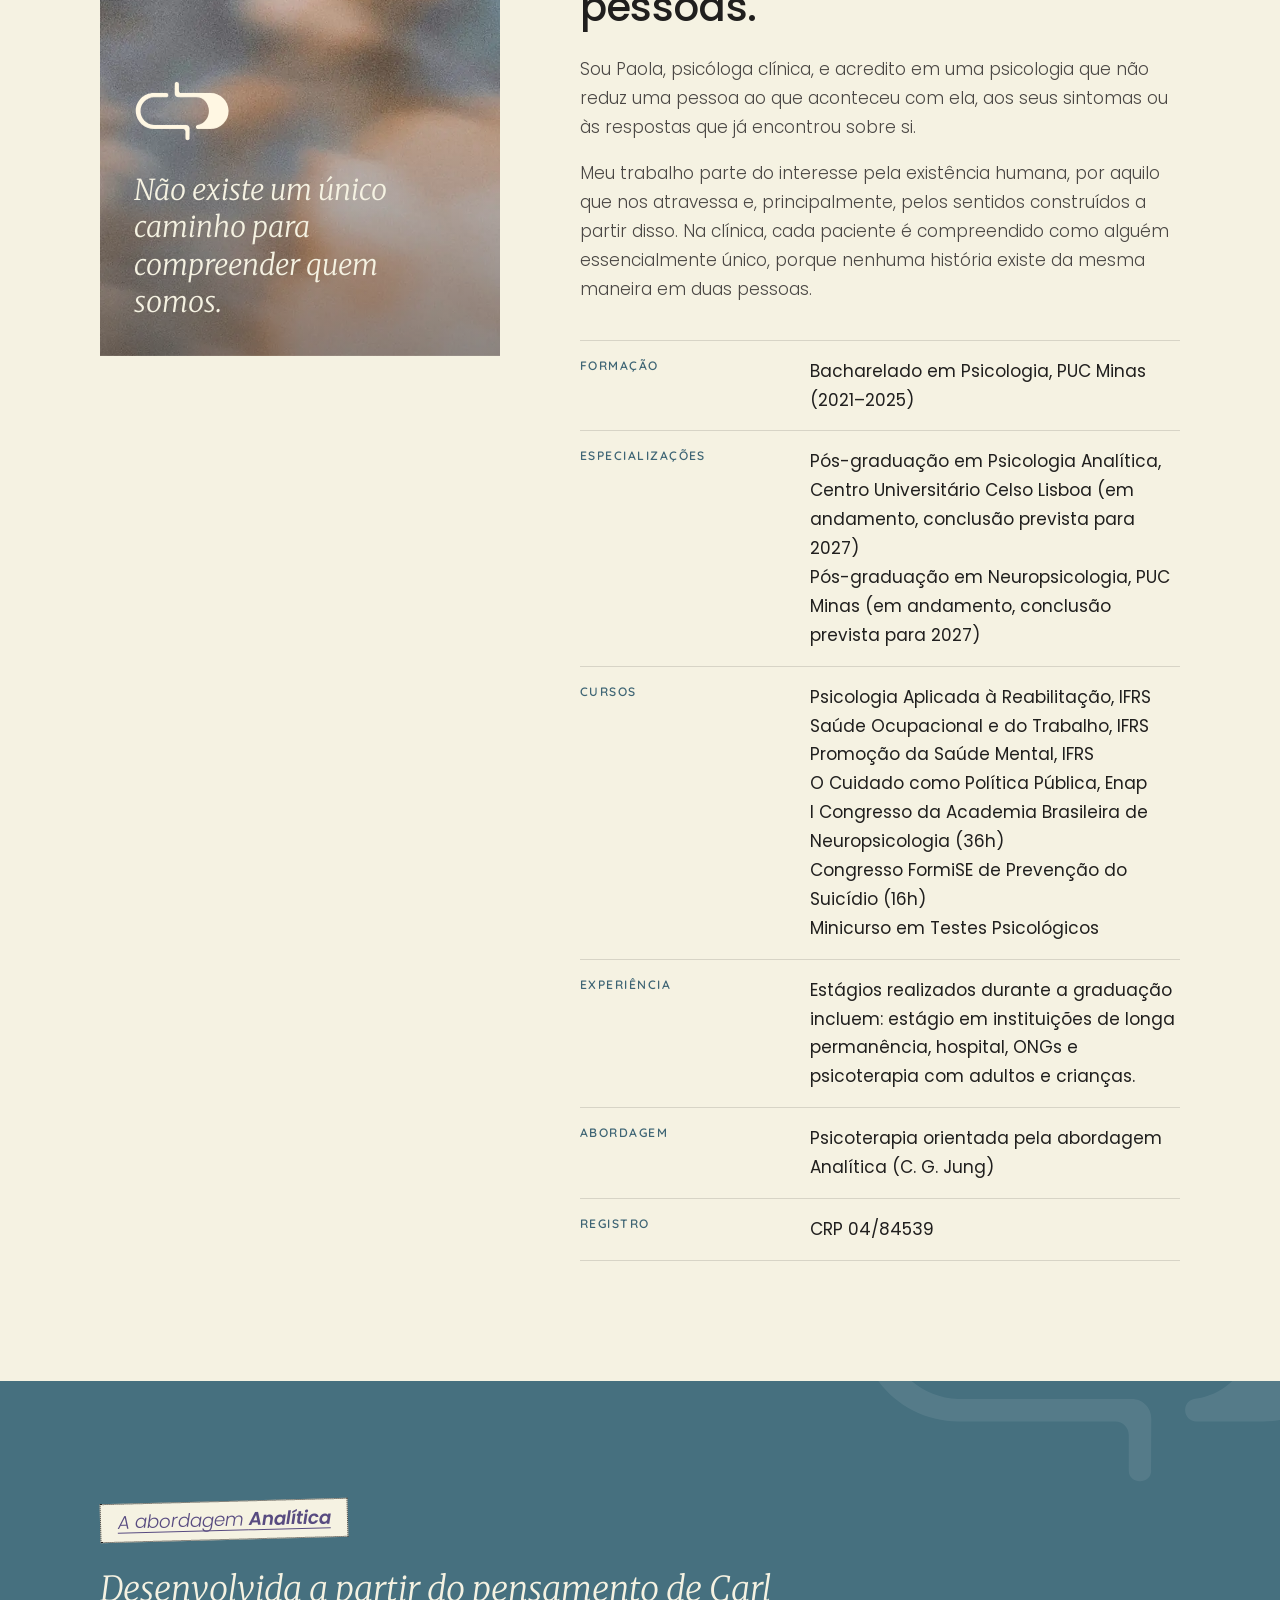
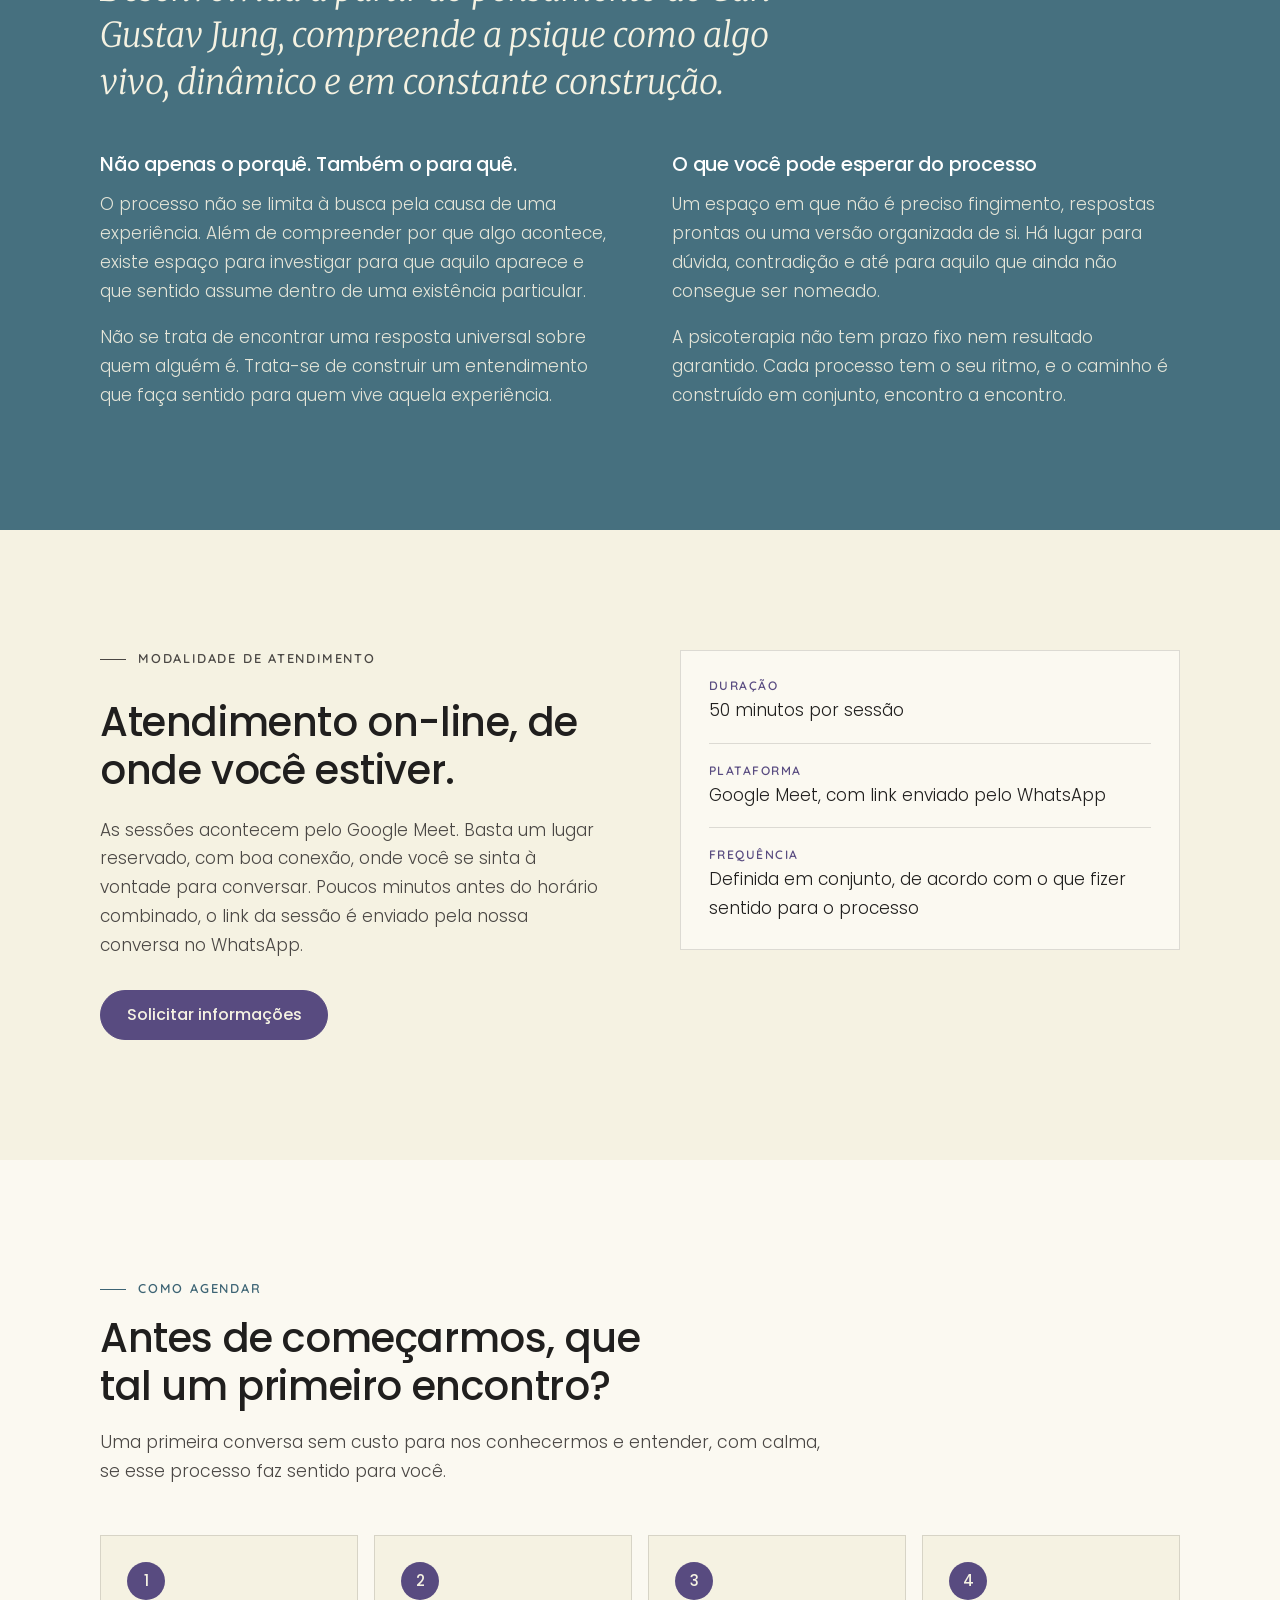
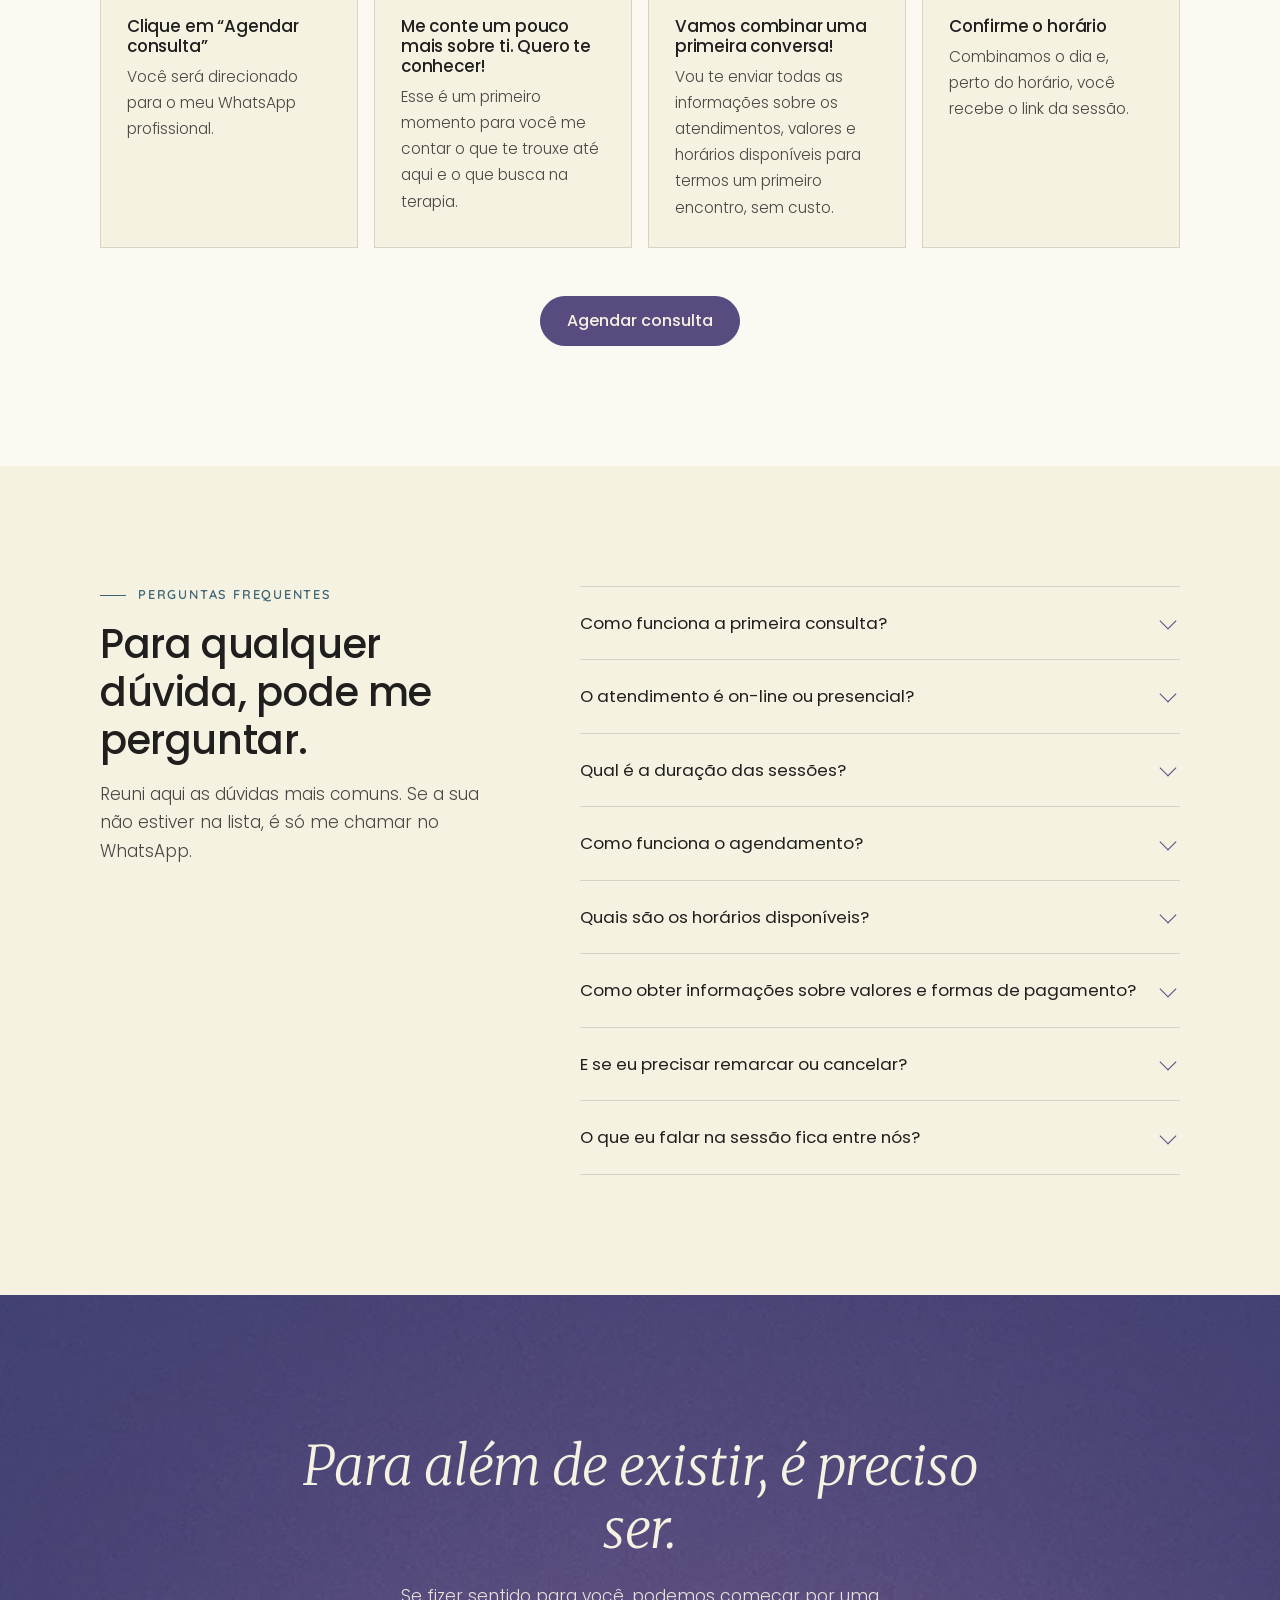
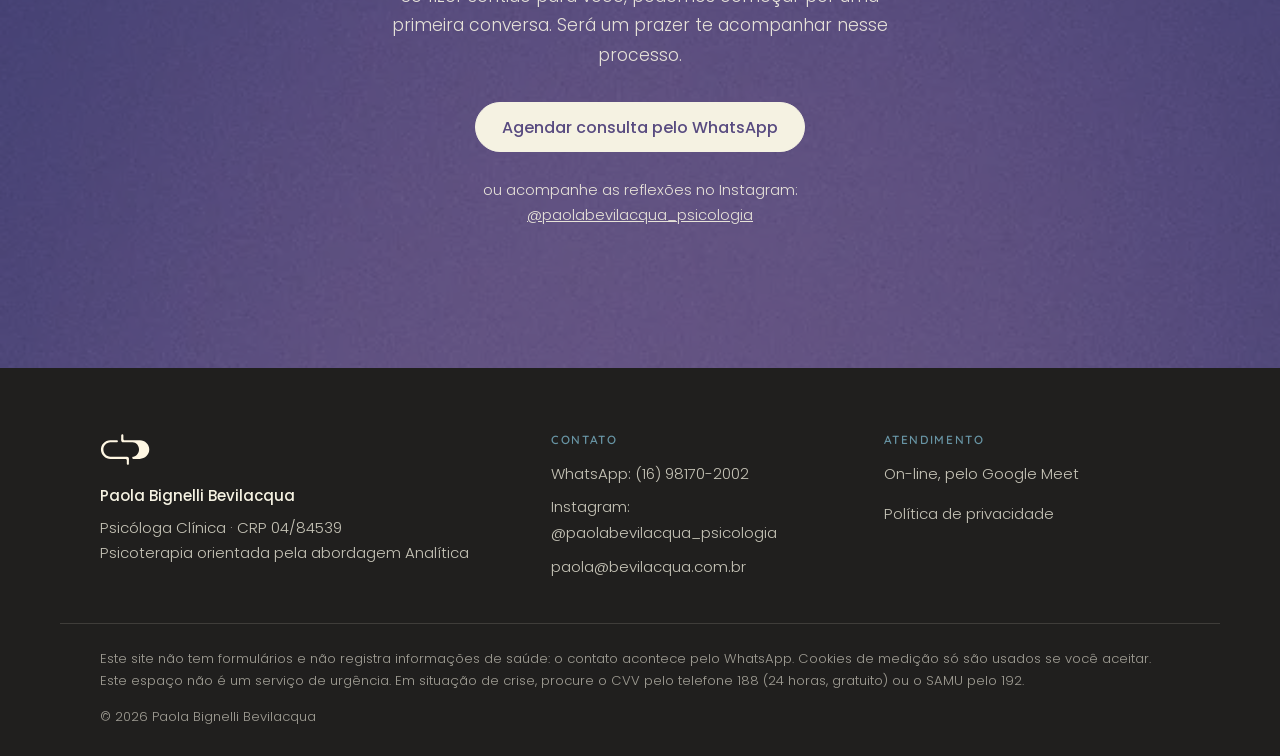
==== commit 4780b157: "fix: primeira conversa sem custo no agendamento Co-Authored-By: Claude Opus 5.5 <noreply@anthropic.c" ====
--- a/index.html
+++ b/index.html
@@ -195,7 +195,7 @@
         <header class="sec__cab">
           <p class="sobrelinha">Como agendar</p>
           <h2 id="t-agenda">Antes de começarmos, que tal um primeiro encontro?</h2>
-          <p class="sec__intro">Uma primeira conversa para nos conhecermos e entender, com calma, se esse processo faz sentido para você.</p>
+          <p class="sec__intro">Uma primeira conversa sem custo para nos conhecermos e entender, com calma, se esse processo faz sentido para você.</p>
         </header>
         <ol class="passos">
           <li class="revela"><span class="passos__n">1</span><h3>Clique em “Agendar consulta”</h3><p>Você será direcionado para o meu WhatsApp profissional.</p></li>
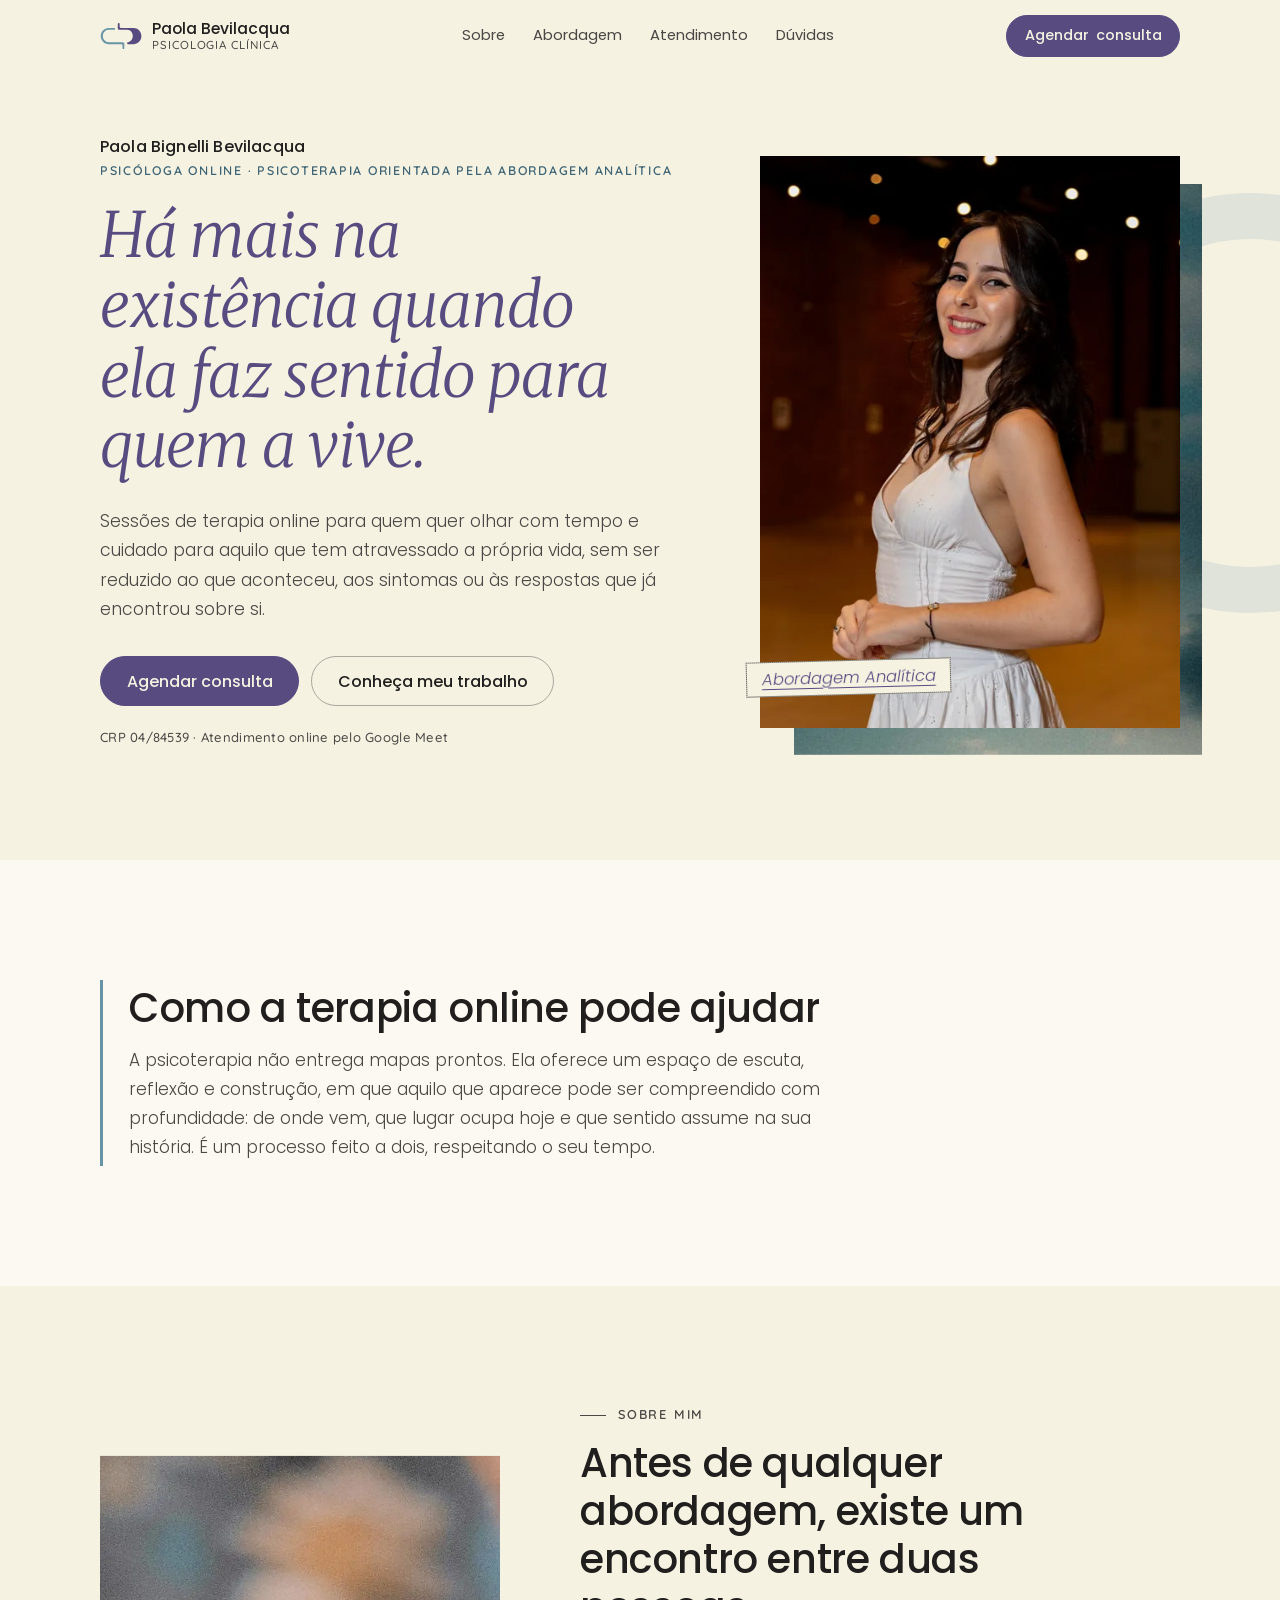
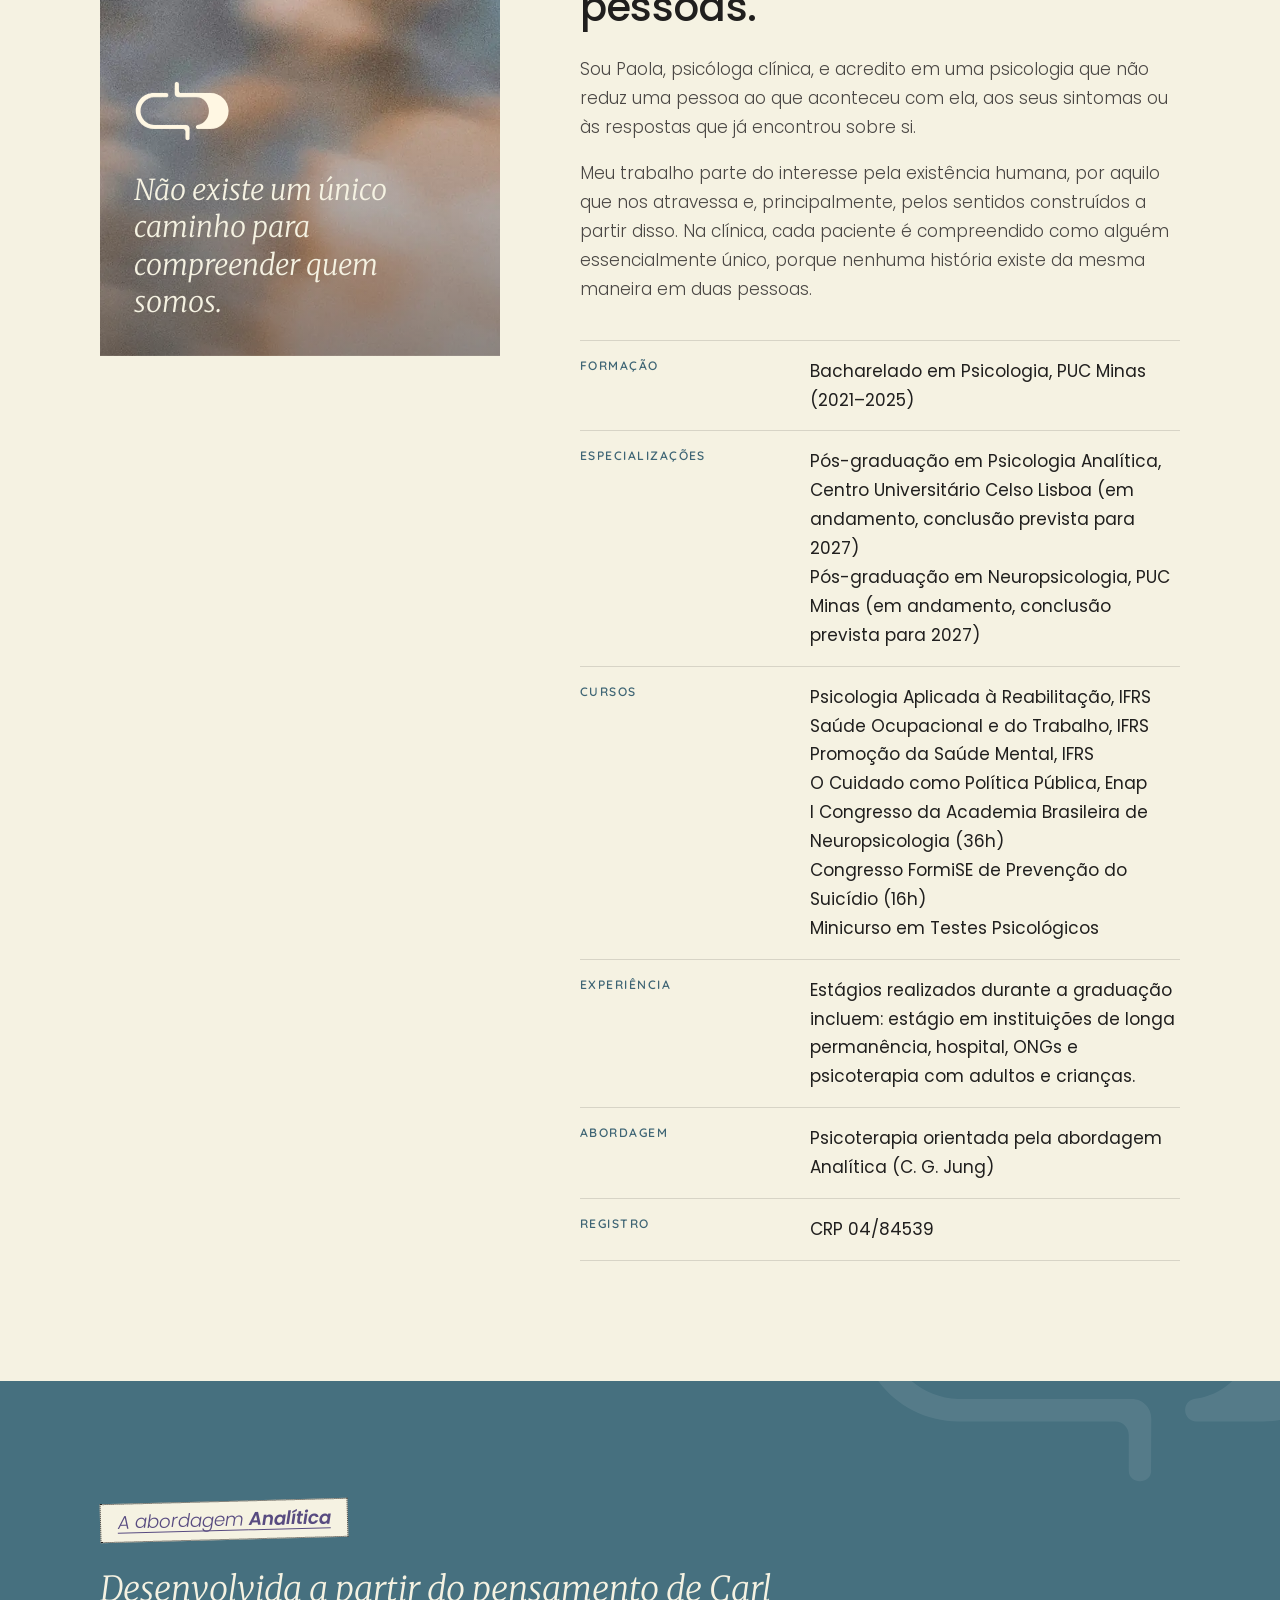
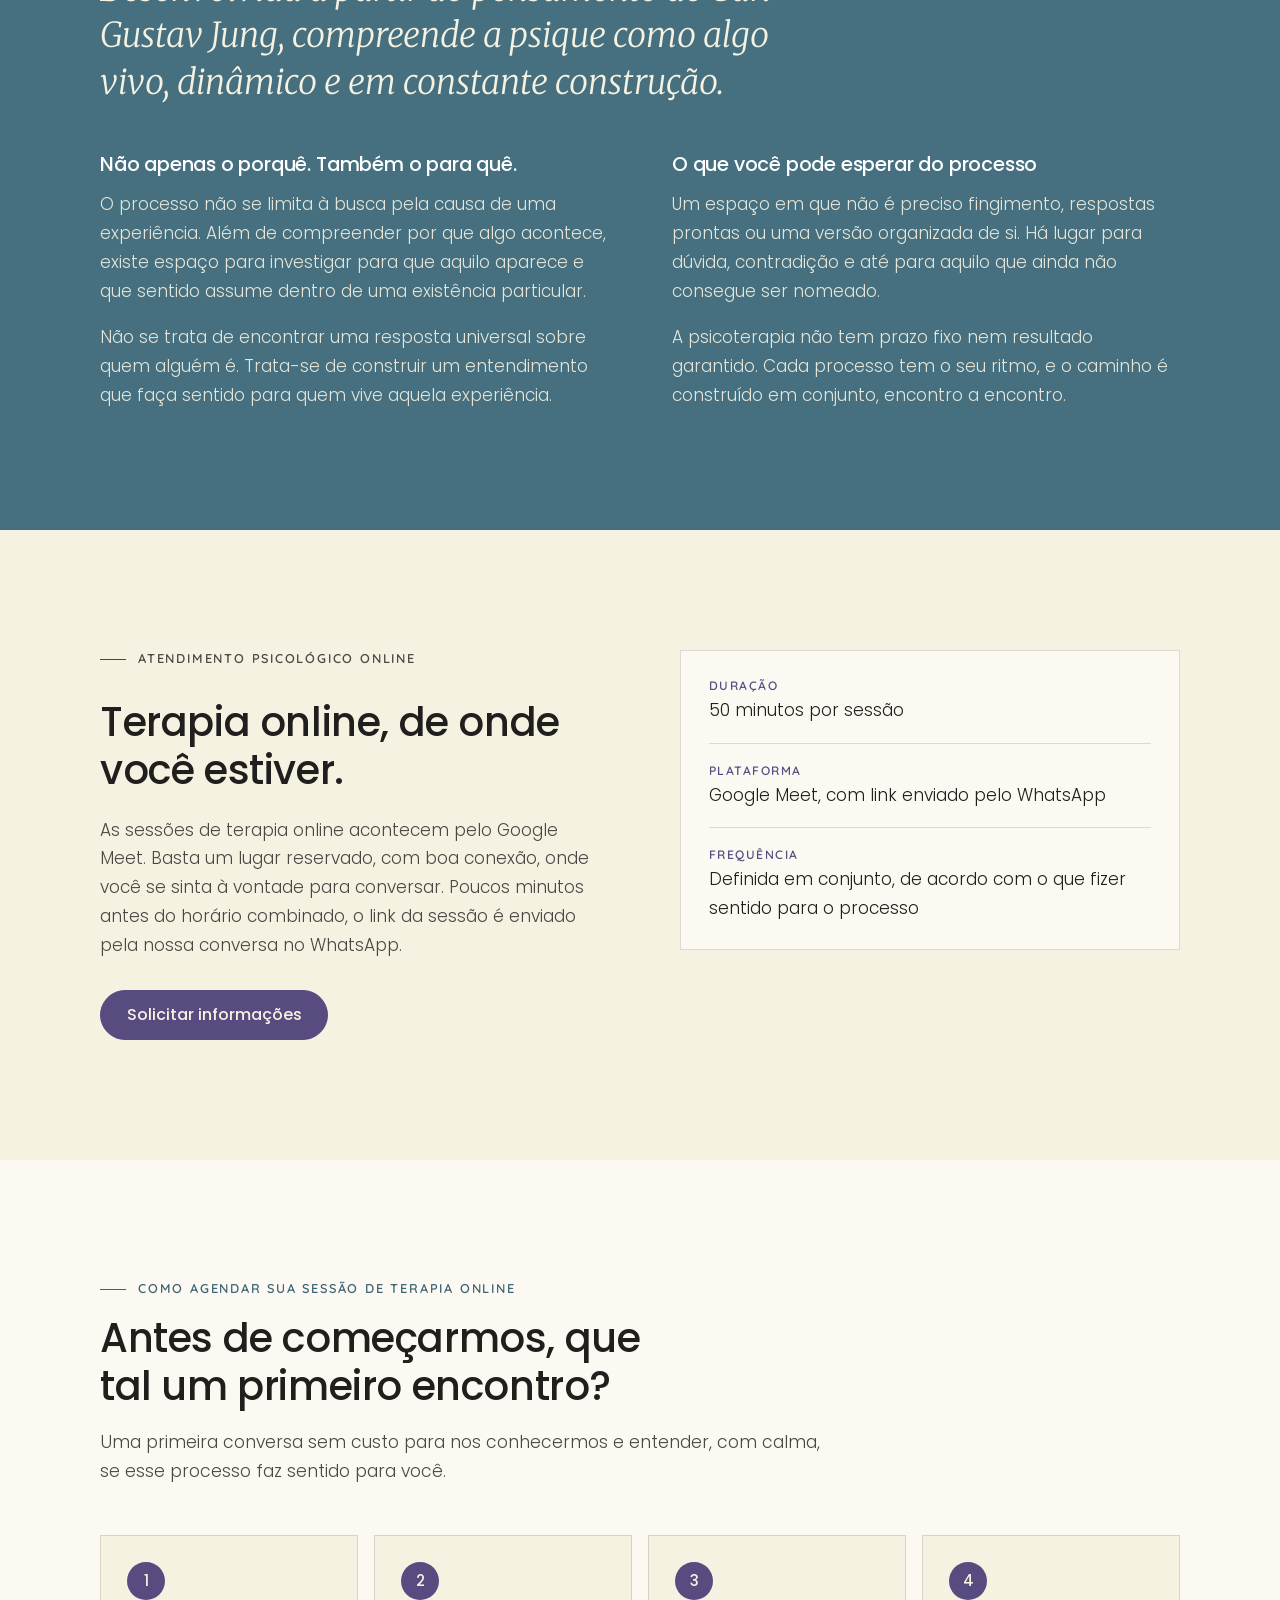
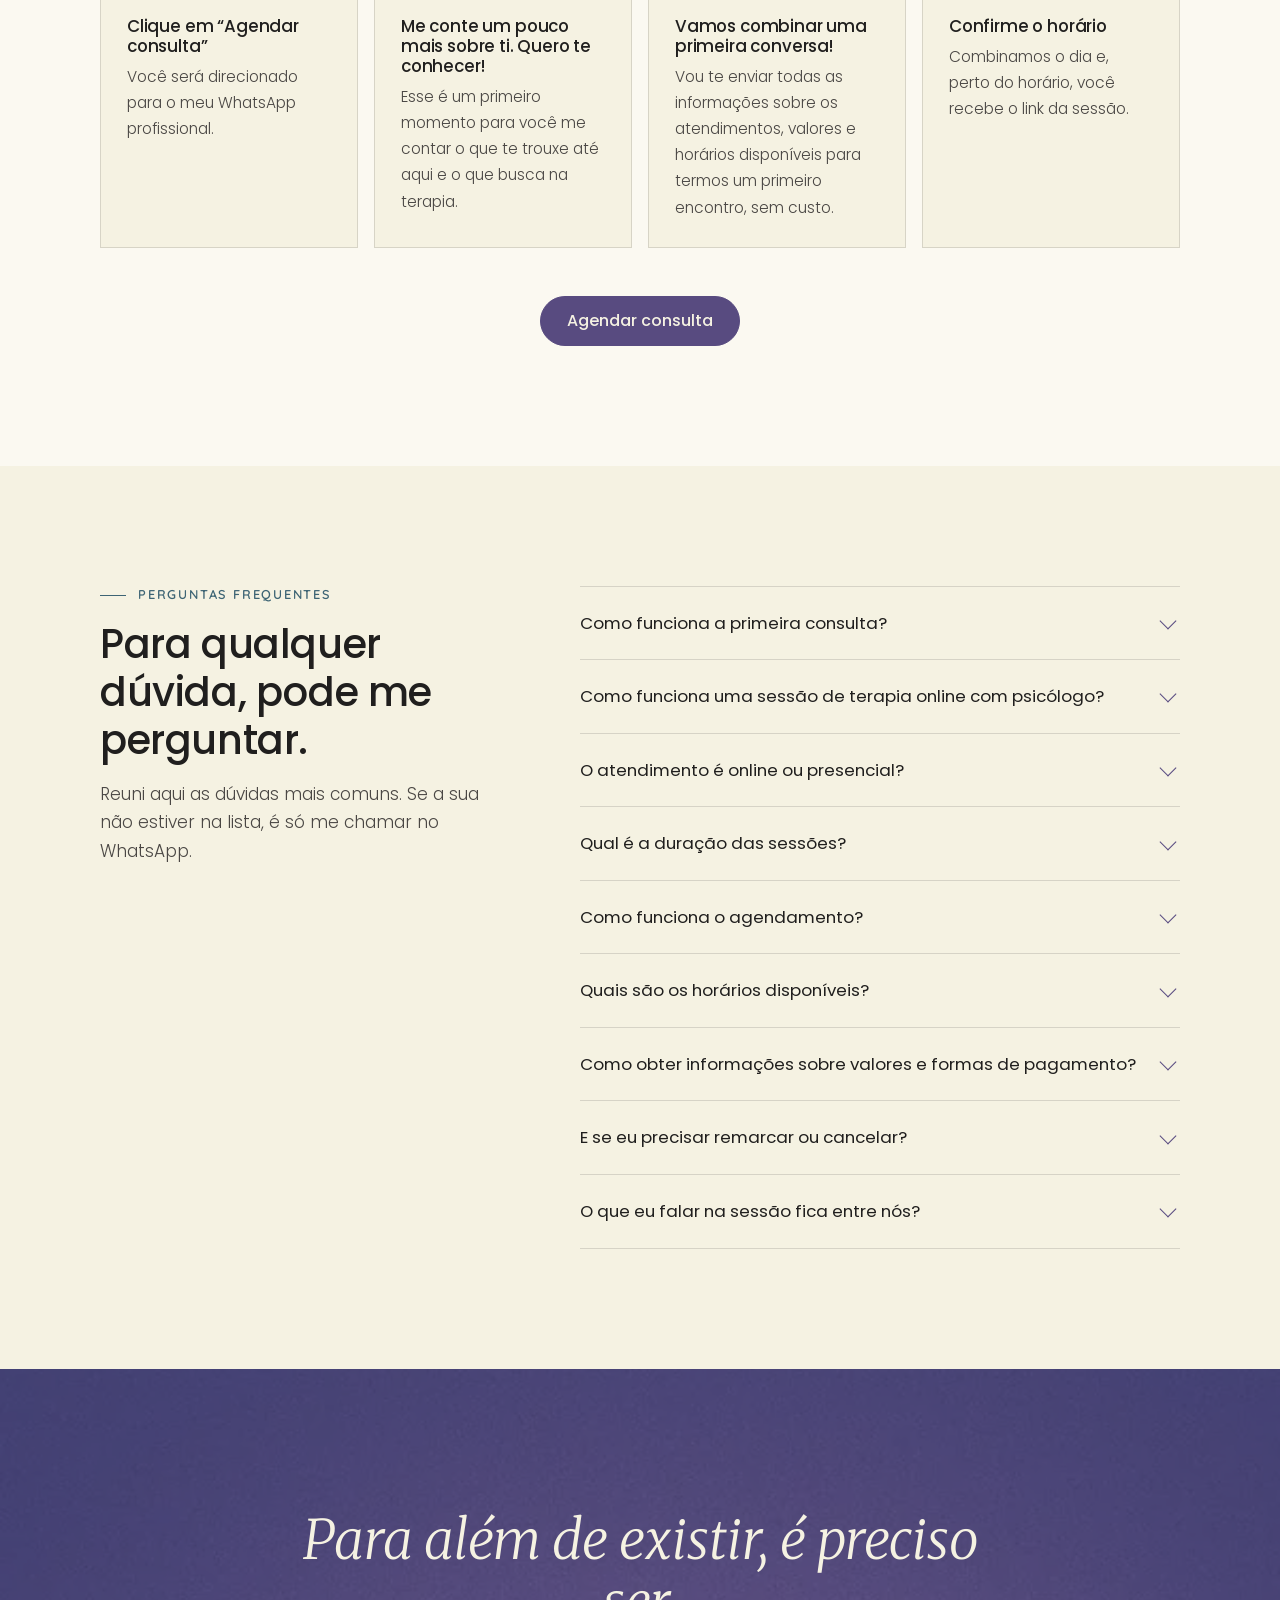
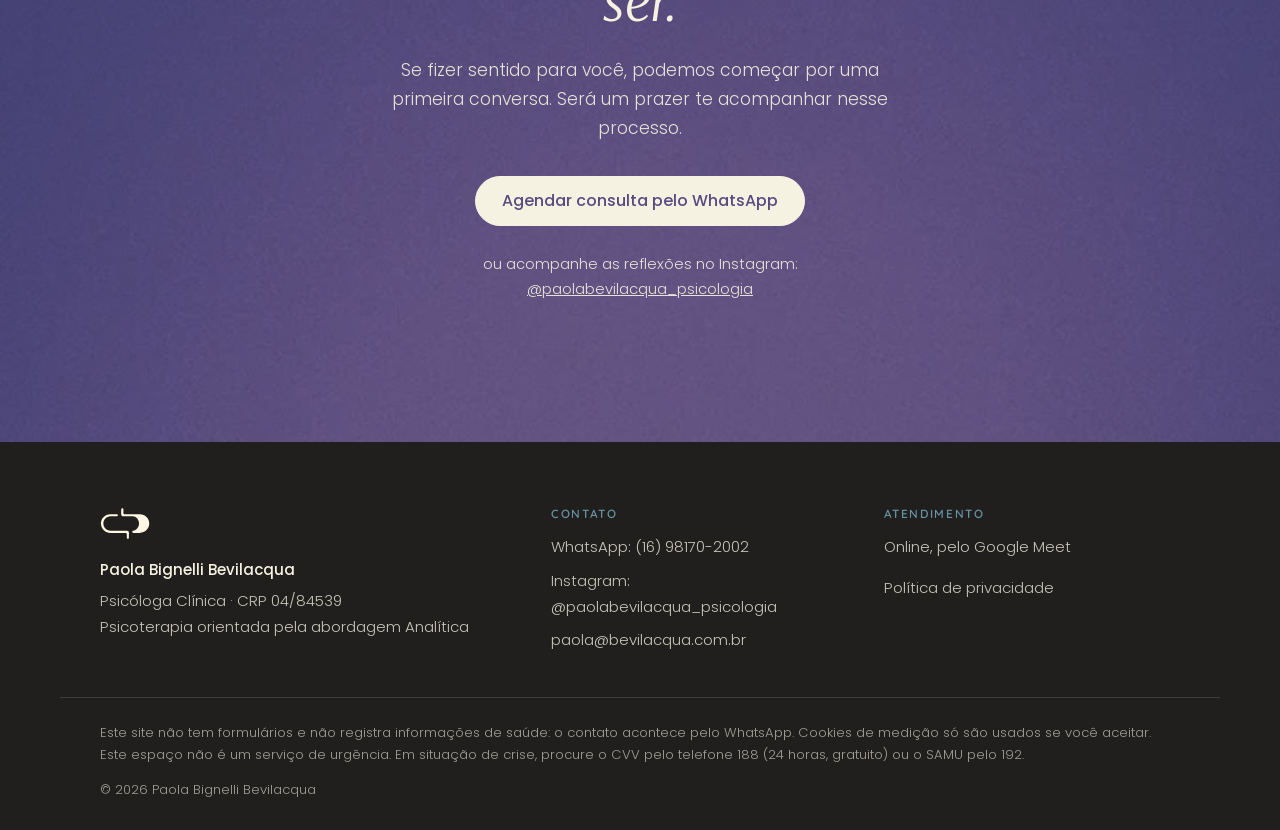
==== commit 4e63f3a8: "feat: palavras-chave de terapia online no site A pedido da gestora de campanhas: psicologa online, t" ====
--- a/index.html
+++ b/index.html
@@ -3,16 +3,16 @@
 <head>
   <meta charset="utf-8">
   <meta name="viewport" content="width=device-width, initial-scale=1">
-  <title>Paola Bevilacqua | Psicóloga Clínica · Psicoterapia on-line orientada pela abordagem Analítica</title>
-  <meta name="description" content="Psicoterapia on-line orientada pela abordagem Analítica, com Paola Bignelli Bevilacqua, psicóloga clínica (CRP 04/84539). Sessões de 50 minutos pelo Google Meet. Agende pelo WhatsApp.">
+  <title>Psicóloga Online | Sessão de Terapia Online | Paola Bevilacqua</title>
+  <meta name="description" content="Sessão de terapia online com psicóloga, pelo Google Meet. Psicoterapia orientada pela abordagem Analítica. Paola Bevilacqua, CRP 04/84539. Agende pelo WhatsApp.">
   <link rel="canonical" href="https://paola-bevilacqua.vercel.app/">
   <meta name="theme-color" content="#584B80">
   <link rel="icon" href="assets/favicon.svg" type="image/svg+xml">
 
   <meta property="og:type" content="website">
   <meta property="og:locale" content="pt_BR">
-  <meta property="og:title" content="Paola Bevilacqua | Psicóloga Clínica">
-  <meta property="og:description" content="Há mais na existência quando ela faz sentido para quem a vive. Psicoterapia on-line orientada pela abordagem Analítica.">
+  <meta property="og:title" content="Psicóloga Online | Sessão de Terapia Online | Paola Bevilacqua">
+  <meta property="og:description" content="Há mais na existência quando ela faz sentido para quem a vive. Terapia online orientada pela abordagem Analítica.">
   <meta property="og:url" content="https://paola-bevilacqua.vercel.app/">
   <meta property="og:image" content="https://paola-bevilacqua.vercel.app/assets/og.jpg">
 
@@ -34,11 +34,11 @@
     "@type": "Person",
     "name": "Paola Bignelli Bevilacqua",
     "jobTitle": "Psicóloga Clínica",
-    "description": "Psicoterapia orientada pela abordagem Analítica. Atendimento on-line.",
+    "description": "Psicóloga online. Sessões de terapia online; psicoterapia orientada pela abordagem Analítica.",
     "identifier": "CRP 04/84539",
     "email": "mailto:paola@bevilacqua.com.br",
     "telephone": "+55-16-98170-2002",
-    "knowsAbout": ["Psicoterapia", "Abordagem Analítica", "Carl Gustav Jung"],
+    "knowsAbout": ["Terapia online", "Psicoterapia", "Abordagem Analítica", "Carl Gustav Jung"],
     "sameAs": ["https://www.instagram.com/paolabevilacqua_psicologia/"]
   }
   </script>
@@ -73,19 +73,19 @@
         <div class="hero__txt">
           <h1 class="hero__nome">
             Paola Bignelli Bevilacqua
-            <span>Psicóloga clínica · Psicoterapia orientada pela abordagem Analítica</span>
+            <span>Psicóloga online · Psicoterapia orientada pela abordagem Analítica</span>
           </h1>
           <p class="hero__frase">Há mais na existência quando ela faz sentido para quem a vive.</p>
-          <p class="hero__lead">Psicoterapia on-line para quem quer olhar com tempo e cuidado para aquilo que tem atravessado a própria vida, sem ser reduzido ao que aconteceu, aos sintomas ou às respostas que já encontrou sobre si.</p>
+          <p class="hero__lead">Sessões de terapia online para quem quer olhar com tempo e cuidado para aquilo que tem atravessado a própria vida, sem ser reduzido ao que aconteceu, aos sintomas ou às respostas que já encontrou sobre si.</p>
           <div class="hero__acoes">
             <a class="btn" href="#" data-agendar="hero">Agendar consulta</a>
             <a class="btn btn--ghost" href="#sobre">Conheça meu trabalho</a>
           </div>
-          <p class="hero__crp">CRP 04/84539 · Atendimento on-line pelo Google Meet</p>
+          <p class="hero__crp">CRP 04/84539 · Atendimento online pelo Google Meet</p>
         </div>
         <figure class="hero__foto">
           <div class="hero__ceu" aria-hidden="true"></div>
-          <img src="assets/paola.webp" width="497" height="677" alt="Paola Bevilacqua, psicóloga clínica, sorrindo">
+          <img src="assets/paola.webp" width="497" height="677" alt="Paola Bevilacqua, psicóloga online, sorrindo">
           <figcaption class="etiqueta etiqueta--foto">Abordagem Analítica</figcaption>
         </figure>
       </div>
@@ -95,7 +95,7 @@
     <section class="sec sec--claro" id="identificacao" aria-labelledby="t-ident">
       <div class="wrap">
         <div class="ajuda revela">
-          <h2 id="t-ident">Como a psicoterapia pode ajudar</h2>
+          <h2 id="t-ident">Como a terapia online pode ajudar</h2>
           <p>A psicoterapia não entrega mapas prontos. Ela oferece um espaço de escuta, reflexão e construção, em que aquilo que aparece pode ser compreendido com profundidade: de onde vem, que lugar ocupa hoje e que sentido assume na sua história. É um processo feito a dois, respeitando o seu tempo.</p>
         </div>
       </div>
@@ -176,9 +176,9 @@
     <section class="sec" id="atendimento" aria-labelledby="t-mod">
       <div class="wrap modal">
         <div class="modal__txt">
-          <p class="sobrelinha">Modalidade de atendimento</p>
-          <h2 id="t-mod">Atendimento on-line, de onde você estiver.</h2>
-          <p>As sessões acontecem pelo Google Meet. Basta um lugar reservado, com boa conexão, onde você se sinta à vontade para conversar. Poucos minutos antes do horário combinado, o link da sessão é enviado pela nossa conversa no WhatsApp.</p>
+          <p class="sobrelinha">Atendimento psicológico online</p>
+          <h2 id="t-mod">Terapia online, de onde você estiver.</h2>
+          <p>As sessões de terapia online acontecem pelo Google Meet. Basta um lugar reservado, com boa conexão, onde você se sinta à vontade para conversar. Poucos minutos antes do horário combinado, o link da sessão é enviado pela nossa conversa no WhatsApp.</p>
           <a class="btn" href="#" data-agendar="modalidades">Solicitar informações</a>
         </div>
         <ul class="praticas revela">
@@ -193,7 +193,7 @@
     <section class="sec sec--claro" id="agendamento" aria-labelledby="t-agenda">
       <div class="wrap">
         <header class="sec__cab">
-          <p class="sobrelinha">Como agendar</p>
+          <p class="sobrelinha">Como agendar sua sessão de terapia online</p>
           <h2 id="t-agenda">Antes de começarmos, que tal um primeiro encontro?</h2>
           <p class="sec__intro">Uma primeira conversa sem custo para nos conhecermos e entender, com calma, se esse processo faz sentido para você.</p>
         </header>
@@ -223,8 +223,12 @@
             <p>O primeiro encontro é sem custo. É um momento para conversarmos com calma sobre o que te trouxe até aqui, o que tem atravessado esse momento da sua vida e o que você busca na terapia. Você também conhece minha forma de trabalhar, tira suas dúvidas e sente como é estar nesse espaço comigo. Depois dessa conversa, você pode perceber com mais tranquilidade se o processo faz sentido para você.</p>
           </details>
           <details>
-            <summary>O atendimento é on-line ou presencial?</summary>
-            <p>Os atendimentos são on-line, pelo Google Meet. O link da sessão é enviado pelo WhatsApp poucos minutos antes do horário combinado.</p>
+            <summary>Como funciona uma sessão de terapia online com psicólogo?</summary>
+            <p>A sessão dura 50 minutos e acontece por vídeo, pelo Google Meet. Basta um lugar reservado, com boa conexão, onde você se sinta à vontade para conversar. Poucos minutos antes do horário combinado, envio o link pelo WhatsApp.</p>
+          </details>
+          <details>
+            <summary>O atendimento é online ou presencial?</summary>
+            <p>Os atendimentos são online, pelo Google Meet. O link da sessão é enviado pelo WhatsApp poucos minutos antes do horário combinado.</p>
           </details>
           <details>
             <summary>Qual é a duração das sessões?</summary>
@@ -283,7 +287,7 @@
       </div>
       <div>
         <p class="rodape__k">Atendimento</p>
-        <p>On-line, pelo Google Meet</p>
+        <p>Online, pelo Google Meet</p>
         <p><a href="politica-de-privacidade.html">Política de privacidade</a></p>
         <p><button class="link-cookies" type="button" data-cookies-abrir hidden>Preferências de cookies</button></p>
       </div>
